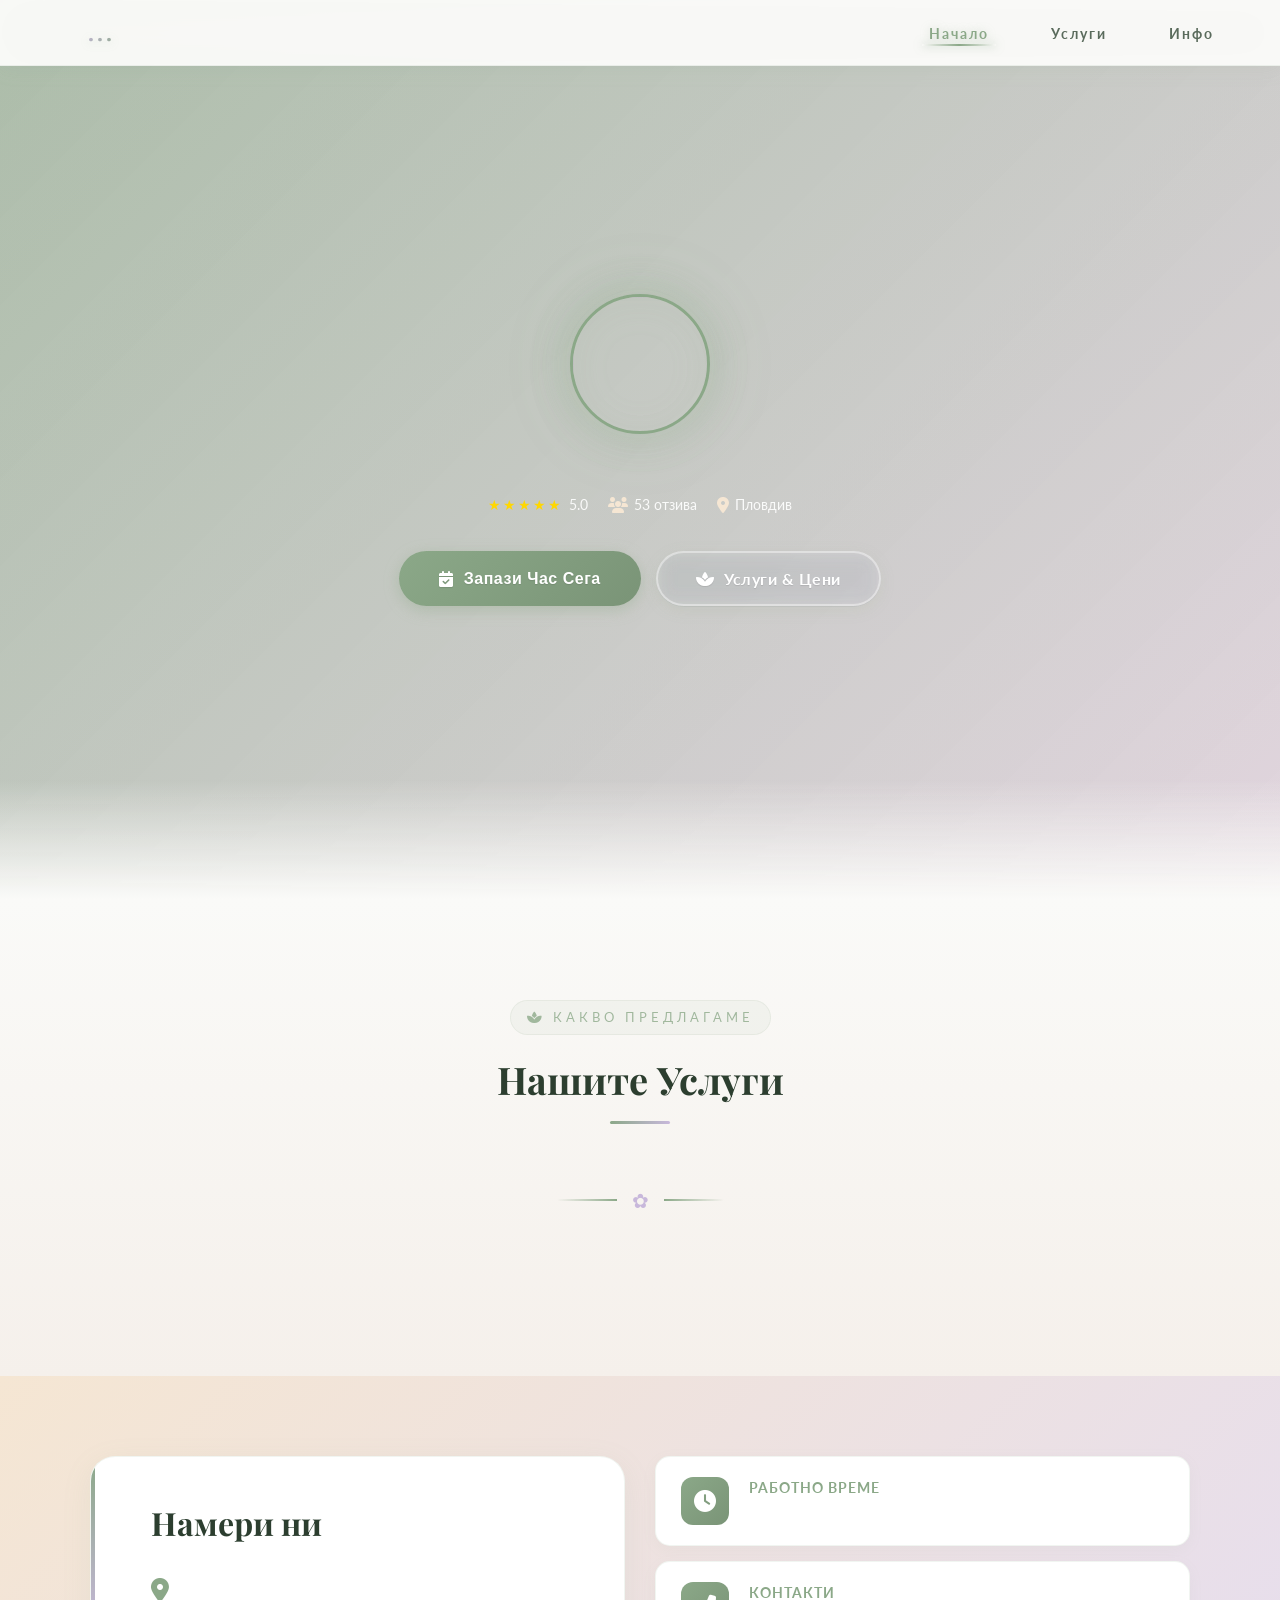
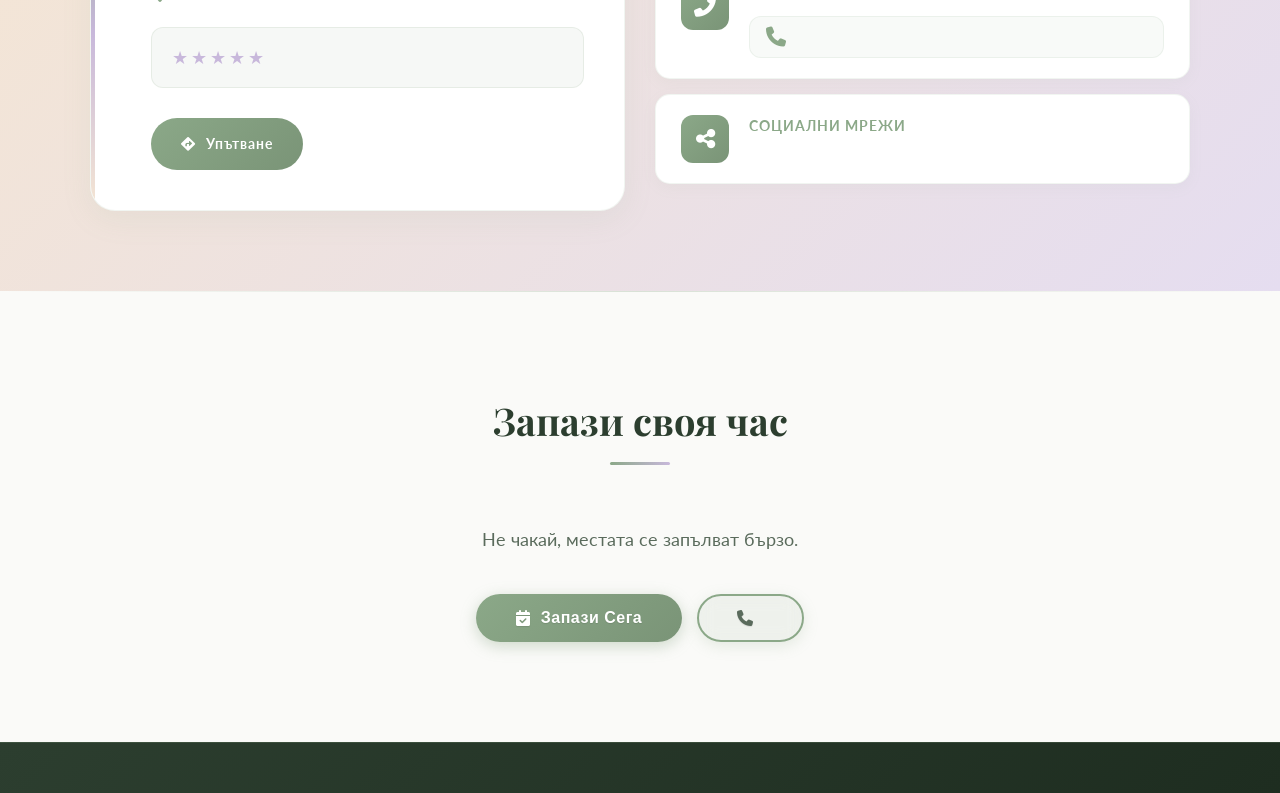
==== public/index.html @ 5ca3c51b "💎 Premium services redesign - image-first cards, floating badges, glass overlays" ====
<!DOCTYPE html>
<html lang="bg">
<head>
    <meta charset="UTF-8">
    <meta name="viewport" content="width=device-width, initial-scale=1.0">
    <title id="pageTitle">Зареждане...</title>

    <!-- Favicon -->
    <link rel="icon" type="image/svg+xml" href="data:image/svg+xml,<svg xmlns='http://www.w3.org/2000/svg' viewBox='0 0 100 100'><text y='.9em' font-size='90'>🧖‍♀️</text></svg>">

    <!-- Performance: Preload hero image -->
    <link rel="preload" as="image" href="https://images.unsplash.com/photo-1540555700478-4be289fbecef?w=1600&q=90">
    <link rel="dns-prefetch" href="https://images.unsplash.com">
    <link rel="dns-prefetch" href="https://fonts.googleapis.com">

    <!-- SEO Meta Tags -->
    <meta name="description" id="metaDescription" content="">
    <meta name="keywords" id="metaKeywords" content="">
    <meta name="author" id="metaAuthor" content="">
    <meta name="robots" content="index, follow">

    <!-- Open Graph -->
    <meta property="og:type" content="website">
    <meta property="og:title" id="ogTitle" content="">
    <meta property="og:description" id="ogDescription" content="">
    <meta property="og:image" id="ogImage" content="">
    <meta property="og:url" id="ogUrl" content="">
    <meta property="og:site_name" id="ogSiteName" content="">

    <!-- Twitter Card -->
    <meta name="twitter:card" content="summary_large_image">
    <meta name="twitter:title" id="twTitle" content="">
    <meta name="twitter:description" id="twDescription" content="">

    <!-- Theme Color -->
    <meta name="theme-color" content="#8BA888">

    <!-- Google Fonts -->
    <link rel="preconnect" href="https://fonts.googleapis.com">
    <link rel="preconnect" href="https://fonts.gstatic.com" crossorigin>
    <link rel="preload" as="style" href="https://fonts.googleapis.com/css2?family=Playfair+Display:wght@400;700&family=Lato:wght@300;400;500;700&display=swap" onload="this.onload=null;this.rel='stylesheet'">
    <noscript><link rel="stylesheet" href="https://fonts.googleapis.com/css2?family=Playfair+Display:wght@400;700&family=Lato:wght@300;400;500;700&display=swap"></noscript>

    <!-- Critical CSS (cache-bust) -->
    <link rel="stylesheet" href="style.css?v=20260221d">
    <link rel="stylesheet" href="animations.css">

    <!-- DNS prefetch for external resources -->
    <link rel="dns-prefetch" href="https://cdnjs.cloudflare.com">
    <link rel="dns-prefetch" href="https://unpkg.com">
    <link rel="dns-prefetch" href="https://images.unsplash.com">

    <!-- Font Awesome + AOS (deferred) -->
    <link rel="preload" as="style" href="https://cdnjs.cloudflare.com/ajax/libs/font-awesome/6.5.1/css/all.min.css" onload="this.onload=null;this.rel='stylesheet'">
    <link rel="preload" as="style" href="https://unpkg.com/aos@2.3.1/dist/aos.css" onload="this.onload=null;this.rel='stylesheet'">
    <noscript>
        <link rel="stylesheet" href="https://cdnjs.cloudflare.com/ajax/libs/font-awesome/6.5.1/css/all.min.css">
        <link rel="stylesheet" href="https://unpkg.com/aos@2.3.1/dist/aos.css">
    </noscript>
</head>
<body>

    <!-- Navigation -->
    <header>
        <div class="logo" id="siteLogo">...</div>
        <div class="mobile-menu-btn" onclick="toggleMobileMenu()">
            <i class="fas fa-bars"></i>
        </div>
        <nav>
            <ul id="navLinks">
                <li><a href="#home" onclick="closeMobileMenu()">Начало</a></li>
                <li><a href="#services" onclick="closeMobileMenu()">Услуги</a></li>
                <li><a href="#info" onclick="closeMobileMenu()">Инфо</a></li>
            </ul>
        </nav>
    </header>

    <!-- Hero Section -->
    <section id="home" class="hero">
        <img id="heroLogo" src="" alt="" class="hero-logo" data-aos="zoom-in" width="140" height="140">
        <h1 data-aos="zoom-in" data-aos-delay="200" id="heroTagline"></h1>
        <p data-aos="fade-up" data-aos-delay="300" id="heroDescription"></p>
        
        <!-- Trust Badges -->
        <div class="hero-trust" data-aos="fade-up" data-aos-delay="400">
            <div class="trust-item">
                <span class="stars">★★★★★</span>
                <span id="heroRating">5.0</span>
            </div>
            <div class="trust-item">
                <i class="fas fa-users"></i>
                <span id="heroReviews">53 отзива</span>
            </div>
            <div class="trust-item">
                <i class="fas fa-map-marker-alt"></i>
                <span id="heroCity">Пловдив</span>
            </div>
        </div>

        <!-- Hero Buttons -->
        <div class="hero-buttons" data-aos="fade-up" data-aos-delay="500">
            <button class="btn" onclick="quickBook()"><i class="fas fa-calendar-check"></i> Запази Час Сега</button>
            <a href="#services" class="btn btn-outline"><i class="fas fa-spa"></i> Услуги & Цени</a>
        </div>
    </section>

    <!-- Services Section -->
    <section id="services" class="services">
        <div class="services-header" data-aos="fade-up">
            <span class="section-label"><i class="fas fa-spa"></i> Какво предлагаме</span>
            <h2 class="section-title">Нашите Услуги</h2>
            <div class="title-decoration">
                <span class="line"></span>
                <span class="flower-icon">✿</span>
                <span class="line"></span>
            </div>
        </div>
        <div class="service-grid" id="serviceGrid">
            <!-- Services rendered dynamically -->
        </div>
    </section>

    <!-- Booking Modal -->
    <div id="bookingModal" class="modal">
        <div class="modal-content">
            <span class="close" onclick="closeModal()">&times;</span>
            <h2>Запази час</h2>
            <p id="serviceTitle">Избрана услуга: <span id="selectedService"></span></p>

            <!-- Progress Indicator -->
            <div class="booking-progress">
                <div class="progress-step active" data-step="1">
                    <div class="step-circle">1</div>
                    <span class="step-label">Дата</span>
                </div>
                <div class="progress-line" id="progressLine1"></div>
                <div class="progress-step" data-step="2">
                    <div class="step-circle">2</div>
                    <span class="step-label">Час</span>
                </div>
                <div class="progress-line" id="progressLine2"></div>
                <div class="progress-step" data-step="3">
                    <div class="step-circle">3</div>
                    <span class="step-label">Данни</span>
                </div>
            </div>

            <div class="booking-container">
                <div class="form-group">
                    <label><i class="fas fa-calendar-alt"></i> Избери Дата:</label>
                    <div id="dateScroller" class="date-scroller"></div>
                    <input type="hidden" id="datePicker">
                </div>

                <div id="slotsGrid" class="slots-grid">
                    <p class="placeholder-text">Избери дата отгоре.</p>
                </div>

                <div id="clientDetails" style="display:none;">
                    <input type="text" id="clientName" placeholder="Твоето Име" required>
                    <input type="tel" id="clientPhone" placeholder="Телефон (напр. 0888123456)" required>
                    <small id="phoneError" style="color: #FF3D71; display: none; margin-bottom: 10px; font-size: 12px;">Невалиден телефон (напр. 0888123456)</small>
                    <div id="blockedMessage" style="display: none; background: rgba(255, 61, 113, 0.15); border: 1px solid rgba(255, 61, 113, 0.3); border-radius: 12px; padding: 15px; margin-bottom: 15px; text-align: center;">
                        <div style="font-size: 28px; margin-bottom: 8px;">🚫</div>
                        <p style="color: #FF5E82; font-weight: 600; margin: 0;">Не можете да запазите час</p>
                    </div>
                    <input type="email" id="clientEmail" placeholder="Email (незадължително)">
                    <small style="color: #666; display: block; margin-bottom: 15px; font-size: 12px;">За получаване на потвърждение и напомняне</small>
                    <button class="btn" id="submitBtn" onclick="submitBooking()" style="width: 100%; justify-content: center;">
                        <span class="btn-text"><i class="fas fa-paper-plane"></i> Изпрати заявка</span>
                        <span class="btn-loading" style="display: none;"><i class="fas fa-spinner fa-spin"></i> Изпращане...</span>
                    </button>
                </div>
            </div>
        </div>
    </div>

    <!-- Success Modal -->
    <div id="successModal" class="modal">
        <div class="modal-content success-content">
            <div id="statusPending">
                <div class="status-icon pending-pulse">⏳</div>
                <h2>Заявката е изпратена!</h2>
                <p>Очакваме потвърждение...</p>
                <div class="confirmation-box">
                    <p>Вашият код:</p>
                    <div class="confirmation-code" id="confirmationCode">-</div>
                </div>
                <div class="auto-refresh-note">
                    <div class="spinner"></div>
                    <span>Проверяваме статуса автоматично...</span>
                </div>
                <p class="success-note">Можете да затворите тази страница. Ще ви уведомим!</p>
                <button class="btn btn-secondary" onclick="closeSuccess()" style="margin-top: 15px;">Затвори</button>
            </div>
            <div id="statusConfirmed" style="display: none;">
                <div class="status-icon confirmed-bounce">✅</div>
                <h2>Часът е ПОТВЪРДЕН!</h2>
                <div class="booking-details" id="bookingDetails"></div>
                <div class="confirmation-box success-box">
                    <p>Код за резервация:</p>
                    <div class="confirmation-code" id="confirmationCodeConfirmed">-</div>
                </div>
                <p class="success-note">Очакваме ви! 🧖‍♀️</p>
                <button class="btn" onclick="closeSuccess()">Страхотно!</button>
            </div>
            <div id="statusRejected" style="display: none;">
                <div class="status-icon">❌</div>
                <h2>Часът е отказан</h2>
                <p>За съжаление този час не е наличен.</p>
                <p>Моля, изберете друг час или се свържете с нас.</p>
                <a id="rejectedPhone" href="#" class="btn"><i class="fas fa-phone"></i> Обади се</a>
                <button class="btn btn-secondary" onclick="closeSuccess()" style="margin-top: 10px;">Затвори</button>
            </div>
        </div>
    </div>

    <!-- Info Section -->
    <section id="info" class="info-section">
        <div class="info-container">
            <div class="info-main" data-aos="fade-right">
                <div class="spa-accent-line"></div>
                <div class="info-main-content">
                    <h2>Намери ни</h2>
                    <div class="location-display">
                        <i class="fas fa-map-marker-alt"></i>
                        <div>
                            <span class="district-name" id="infoDistrict"></span>
                            <span class="street-name" id="infoStreet"></span>
                        </div>
                    </div>
                    <div class="rating-display">
                        <div class="stars">★★★★★</div>
                        <span id="infoRating"></span>
                    </div>
                    <a id="infoDirections" href="#" target="_blank" class="directions-btn">
                        <i class="fas fa-directions"></i> Упътване
                    </a>
                </div>
            </div>

            <div class="info-cards" data-aos="fade-left">
                <div class="info-card">
                    <div class="info-card-icon"><i class="fas fa-clock"></i></div>
                    <div class="info-card-content">
                        <h4>Работно време</h4>
                        <div class="hours-list" id="infoHours"></div>
                    </div>
                </div>
                <div class="info-card">
                    <div class="info-card-icon"><i class="fas fa-phone-alt"></i></div>
                    <div class="info-card-content">
                        <h4>Контакти</h4>
                        <a id="infoPhone" href="#" class="contact-link">
                            <i class="fas fa-phone"></i> <span id="infoPhoneDisplay"></span>
                        </a>
                    </div>
                </div>
                <div class="info-card">
                    <div class="info-card-icon"><i class="fas fa-share-alt"></i></div>
                    <div class="info-card-content">
                        <h4>Социални мрежи</h4>
                        <div class="social-links" id="infoSocial"></div>
                    </div>
                </div>
            </div>
        </div>
    </section>

    <!-- Contact CTA -->
    <section id="contact" class="contact">
        <h2 class="section-title">Запази своя час</h2>
        <p>Не чакай, местата се запълват бързо.</p>
        <div class="hero-buttons" style="justify-content: center;">
            <button class="btn" onclick="quickBook()"><i class="fas fa-calendar-check"></i> Запази Сега</button>
            <a id="ctaPhone" href="#" class="btn btn-outline"><i class="fas fa-phone"></i> <span id="ctaPhoneDisplay"></span></a>
        </div>
    </section>

    <footer>
        <p id="footerText"></p>
    </footer>

    <style>
        /* Inline status/modal styles */
        .status-icon { font-size: 64px; margin-bottom: 15px; }
        .pending-pulse { animation: pulse 2s infinite; }
        @keyframes pulse {
            0%, 100% { opacity: 1; transform: scale(1); }
            50% { opacity: 0.7; transform: scale(1.1); }
        }
        .confirmed-bounce { animation: bounce 0.6s ease-out; }
        @keyframes bounce {
            0% { transform: scale(0); }
            50% { transform: scale(1.2); }
            100% { transform: scale(1); }
        }
        .auto-refresh-note {
            display: flex; align-items: center; justify-content: center;
            gap: 10px; color: #5A6B5C; font-size: 13px; margin: 15px 0;
        }
        .spinner {
            width: 14px; height: 14px;
            border: 2px solid rgba(139,168,136,0.3); border-top-color: #8BA888;
            border-radius: 50%; animation: spin 1s linear infinite;
        }
        @keyframes spin { to { transform: rotate(360deg); } }
        .booking-details {
            background: rgba(139,168,136,0.06); border-radius: 12px;
            padding: 15px; margin: 15px 0; text-align: left;
        }
        .booking-details .detail-row {
            display: flex; justify-content: space-between;
            padding: 8px 0; border-bottom: 1px solid rgba(139,168,136,0.1);
        }
        .booking-details .detail-row:last-child { border-bottom: none; }
        .booking-details .label { color: #5A6B5C; }
        .booking-details .value { color: #2C3E2F; font-weight: 600; }
        .success-box { border-color: #00D68F; background: rgba(0, 214, 143, 0.08); }
        .btn-secondary {
            background: transparent; border: 2px solid rgba(139, 168, 136, 0.4);
            color: #8BA888; padding: 13px 38px; border-radius: 50px;
            cursor: pointer; font-size: 14px; font-weight: bold;
            letter-spacing: 1px; transition: all 0.3s;
        }
        .btn-secondary:hover { background: rgba(139, 168, 136, 0.1); }
        .confirmation-box {
            background: rgba(139, 168, 136, 0.08);
            border: 2px dashed rgba(139, 168, 136, 0.3);
            border-radius: 14px; padding: 20px; margin: 20px 0; text-align: center;
        }
        .confirmation-box p { margin: 0 0 10px; color: #5A6B5C; font-size: 13px; }
        .confirmation-code {
            font-family: 'Courier New', monospace; font-size: 28px;
            font-weight: bold; color: #8BA888; letter-spacing: 3px; padding: 10px;
        }
        .success-note { color: #5A6B5C; font-size: 13px; margin-top: 10px; }
        #submitBtn { position: relative; min-width: 180px; }
        #submitBtn:disabled { opacity: 0.6; cursor: not-allowed; }
    </style>

    <script src="https://unpkg.com/aos@2.3.1/dist/aos.js" defer></script>
    <script>
        document.addEventListener('DOMContentLoaded', () => {
            if (typeof AOS !== 'undefined') {
                AOS.init({ duration: 700, once: true, offset: 80 });
            } else {
                const waitAOS = setInterval(() => {
                    if (typeof AOS !== 'undefined') {
                        clearInterval(waitAOS);
                        AOS.init({ duration: 700, once: true, offset: 80 });
                    }
                }, 50);
                setTimeout(() => clearInterval(waitAOS), 5000);
            }
        });

        // Header scroll effect
        let lastScroll = 0;
        window.addEventListener('scroll', () => {
            const header = document.querySelector('header');
            if (window.scrollY > 50) {
                header.classList.add('scrolled');
            } else {
                header.classList.remove('scrolled');
            }
            lastScroll = window.scrollY;
        });

        let SERVICE_PRICES = {};
        let SITE_CONFIG = null;
        let PHONE_REGEX = /^(\+359|0)8[7-9][0-9]{7}$/;

        // Quick booking - opens modal for featured (or first) service
        function quickBook() {
            if (!SITE_CONFIG) return;
            const featured = SITE_CONFIG.services.find(s => s.featured) || SITE_CONFIG.services[0];
            selectService(featured.name, featured.price);
        }

        async function initFromConfig() {
            try {
                const res = await fetch('/api/config');
                const cfg = await res.json();
                SITE_CONFIG = cfg;

                cfg.services.forEach(s => { SERVICE_PRICES[s.name] = s.price; });

                if (cfg.booking.phoneRegex) {
                    PHONE_REGEX = new RegExp(cfg.booking.phoneRegex);
                }

                // SEO
                document.getElementById('pageTitle').textContent = cfg.seo.title;
                document.getElementById('metaDescription').content = cfg.seo.description;
                document.getElementById('metaKeywords').content = cfg.seo.keywords;
                document.getElementById('metaAuthor').content = cfg.business.name;
                document.getElementById('ogTitle').content = cfg.seo.title;
                document.getElementById('ogDescription').content = cfg.business.description;
                document.getElementById('ogImage').content = '/' + cfg.theme.logo;
                document.getElementById('ogUrl').content = cfg.seo.ogUrl;
                document.getElementById('ogSiteName').content = cfg.business.name;
                document.getElementById('twTitle').content = cfg.seo.title;
                document.getElementById('twDescription').content = cfg.business.description;

                // Header
                document.getElementById('siteLogo').textContent = cfg.business.shortName;

                // Hero
                document.getElementById('heroLogo').src = cfg.theme.logo;
                document.getElementById('heroLogo').alt = cfg.business.name + ' Logo';
                const words = cfg.business.tagline.split(' ');
                const lastWord = words.pop();
                document.getElementById('heroTagline').innerHTML = words.join(' ') + ' <span>' + lastWord + '</span>';
                document.getElementById('heroDescription').textContent = cfg.business.description;

                // Hero trust badges
                document.getElementById('heroRating').textContent = cfg.business.rating.score;
                document.getElementById('heroReviews').textContent = cfg.business.rating.count + ' отзива';
                document.getElementById('heroCity').textContent = cfg.business.address.city;

                // Hero background
                document.querySelector('.hero').style.background = 
                    'linear-gradient(rgba(107,138,104,0.55), rgba(200,184,219,0.45)), url(\'' + cfg.theme.heroImage + '\')';
                document.querySelector('.hero').style.backgroundSize = 'cover';
                document.querySelector('.hero').style.backgroundPosition = 'center';

                // Services
                const grid = document.getElementById('serviceGrid');
                grid.innerHTML = '';
                cfg.services.forEach((svc, i) => {
                    const card = document.createElement('div');
                    card.className = 'service-card' + (svc.featured ? ' featured' : '');
                    card.setAttribute('data-aos', 'fade-up');
                    card.setAttribute('data-aos-delay', (i * 80).toString());
                    card.onclick = () => selectService(svc.name, svc.price);
                    card.innerHTML =
                        '<div class="service-img-wrap">' +
                            '<img src="' + svc.image + '" alt="' + svc.name + '" class="service-icon" loading="lazy" />' +
                            '<div class="service-img-overlay"></div>' +
                            (svc.featured ? '<div class="featured-badge"><i class="fas fa-star"></i> Препоръчано</div>' : '') +
                            '<div class="service-duration"><i class="far fa-clock"></i> ' + svc.duration + ' мин</div>' +
                        '</div>' +
                        '<div class="service-body">' +
                            '<h3>' + svc.name + '</h3>' +
                            '<div class="service-footer">' +
                                '<span class="price">' + svc.price + ' ' + cfg.booking.currency + '</span>' +
                                '<button class="book-btn"><i class="fas fa-calendar-check"></i> Запази</button>' +
                            '</div>' +
                        '</div>';
                    grid.appendChild(card);
                });

                // Info section
                document.getElementById('infoDistrict').textContent = cfg.business.address.district + ', ' + cfg.business.address.city;
                document.getElementById('infoStreet').textContent = cfg.business.address.street;
                document.getElementById('infoRating').textContent = cfg.business.rating.score + ' от ' + cfg.business.rating.count + ' отзива';
                document.getElementById('infoDirections').href = 'https://www.google.com/maps/search/?api=1&query=' + cfg.business.address.googleMapsQuery;

                // Work hours with today highlight
                const hoursList = document.getElementById('infoHours');
                hoursList.innerHTML = '';
                const dayNames = ['Нед', 'Пон', 'Вто', 'Сря', 'Чет', 'Пет', 'Съб'];
                const todayShort = dayNames[new Date().getDay()];
                
                cfg.workHours.display.forEach(h => {
                    const row = document.createElement('div');
                    const isToday = h.days.includes(todayShort) || 
                        (todayShort === 'Пон' && h.days.includes('Пон')) ||
                        (todayShort === 'Съб' && h.days.includes('Събота')) ||
                        (todayShort === 'Нед' && h.days.includes('Неделя'));
                    
                    row.className = 'hour-row' + 
                        (h.closed ? ' closed' : '') + 
                        (h.break ? ' break' : '') +
                        (isToday ? ' today' : '');
                    row.innerHTML = '<span>' + h.days + (isToday ? ' 📍' : '') + '</span><span class="hour-time">' + h.hours + '</span>';
                    hoursList.appendChild(row);
                });

                // Phone
                document.getElementById('infoPhone').href = 'tel:' + cfg.business.phone;
                document.getElementById('infoPhoneDisplay').textContent = cfg.business.phoneDisplay;
                document.getElementById('ctaPhone').href = 'tel:' + cfg.business.phone;
                document.getElementById('ctaPhoneDisplay').textContent = cfg.business.phoneDisplay;
                document.getElementById('rejectedPhone').href = 'tel:' + cfg.business.phone;

                // Social
                const socialEl = document.getElementById('infoSocial');
                socialEl.innerHTML = '';
                const socials = cfg.business.social || {};
                if (socials.instagram && socials.instagram !== '#') socialEl.innerHTML += '<a href="' + socials.instagram + '" target="_blank" rel="noopener" class="social-btn instagram" title="Instagram"><i class="fab fa-instagram"></i></a>';
                if (socials.facebook && socials.facebook !== '#') socialEl.innerHTML += '<a href="' + socials.facebook + '" target="_blank" rel="noopener" class="social-btn facebook" title="Facebook"><i class="fab fa-facebook-f"></i></a>';
                if (socials.tiktok && socials.tiktok !== '#') socialEl.innerHTML += '<a href="' + socials.tiktok + '" target="_blank" rel="noopener" class="social-btn tiktok" title="TikTok"><i class="fab fa-tiktok"></i></a>';
                if (socials.github) socialEl.innerHTML += '<a href="' + socials.github + '" target="_blank" rel="noopener" class="social-btn github" title="GitHub"><i class="fab fa-github"></i></a>';

                // Footer
                document.getElementById('footerText').innerHTML = '&copy; ' + cfg.business.year + ' ' + cfg.business.name + '. Всички права запазени.';

                // Theme
                document.documentElement.style.setProperty('--primary-color', cfg.theme.primaryColor);

                // Setup inline phone validation
                setupPhoneValidation();

            } catch (e) {
                console.error('Failed to load config:', e);
            }
        }

        initFromConfig();

        // ========== Phone Validation (Real-time) ==========
        function setupPhoneValidation() {
            const phoneInput = document.getElementById('clientPhone');
            phoneInput.addEventListener('input', function() {
                const phone = this.value.trim().replace(/\s/g, '');
                const errorEl = document.getElementById('phoneError');
                
                if (phone.length === 0) {
                    this.classList.remove('input-valid', 'input-invalid');
                    errorEl.style.display = 'none';
                } else if (PHONE_REGEX.test(phone)) {
                    this.classList.add('input-valid');
                    this.classList.remove('input-invalid');
                    errorEl.style.display = 'none';
                } else {
                    this.classList.remove('input-valid');
                    if (phone.length >= 4) {
                        this.classList.add('input-invalid');
                        errorEl.style.display = 'block';
                    }
                }
            });
        }

        // ========== Toast Notifications ==========
        function showToast(message, type = 'success') {
            const icons = { success: '✓', error: '✗', info: 'ℹ' };
            const toast = document.createElement('div');
            toast.className = 'toast toast-' + type;
            toast.innerHTML = '<div class="toast-icon">' + (icons[type] || icons.info) + '</div><span>' + message + '</span>';
            document.body.appendChild(toast);
            setTimeout(() => toast.classList.add('show'), 50);
            setTimeout(() => {
                toast.classList.remove('show');
                setTimeout(() => toast.remove(), 300);
            }, 3000);
        }

        // ========== Progress Indicator ==========
        function updateProgress(step) {
            document.querySelectorAll('.progress-step').forEach((el, idx) => {
                const s = idx + 1;
                el.classList.remove('active', 'completed');
                if (s < step) el.classList.add('completed');
                else if (s === step) el.classList.add('active');
            });
            // Lines
            const line1 = document.getElementById('progressLine1');
            const line2 = document.getElementById('progressLine2');
            if (line1) line1.className = 'progress-line' + (step > 1 ? ' active' : '');
            if (line2) line2.className = 'progress-line' + (step > 2 ? ' active' : '');
        }

        // ========== Mobile Menu ==========
        function toggleMobileMenu() {
            document.getElementById('navLinks').classList.toggle('active');
        }

        function closeMobileMenu() {
            document.getElementById('navLinks').classList.remove('active');
        }

        // ========== Booking Logic ==========
        const modal = document.getElementById("bookingModal");
        let currentService = "";
        let currentPrice = 0;
        let selectedTime = null;

        function selectService(name, price) {
            currentService = name;
            currentPrice = price;
            document.getElementById("selectedService").innerText = name + " (" + price + " " + (SITE_CONFIG ? SITE_CONFIG.booking.currency : "€") + ")";
            modal.style.display = "block";
            document.getElementById("datePicker").value = new Date().toISOString().split('T')[0];
            generateDates();
            updateProgress(1);
        }

        function generateDates() {
            const scroller = document.getElementById("dateScroller");
            scroller.innerHTML = "";
            const days = ['Нед', 'Пон', 'Вто', 'Сря', 'Чет', 'Пет', 'Съб'];
            const months = ['Яну', 'Фев', 'Мар', 'Апр', 'Май', 'Юни', 'Юли', 'Авг', 'Сеп', 'Окт', 'Ное', 'Дек'];

            for(let i=0; i<14; i++) {
                const d = new Date();
                d.setDate(d.getDate() + i);
                const isoDate = d.toISOString().split('T')[0];
                const dayName = i === 0 ? "Днес" : i === 1 ? "Утре" : days[d.getDay()];

                const card = document.createElement("div");
                card.className = "date-card";
                if(i===0) card.classList.add("active");
                card.onclick = () => selectDate(card, isoDate);
                card.innerHTML = '<span class="day-name">' + dayName + '</span>' +
                    '<span class="day-number">' + d.getDate() + '</span>' +
                    '<span class="month-name">' + months[d.getMonth()] + '</span>';
                scroller.appendChild(card);

                if(i===0) {
                    document.getElementById("datePicker").value = isoDate;
                    loadSlots();
                }
            }
        }

        function selectDate(el, date) {
            document.querySelectorAll(".date-card").forEach(c => c.classList.remove("active"));
            el.classList.add("active");
            document.getElementById("datePicker").value = date;
            loadSlots();
            updateProgress(1);
        }

        function closeModal() {
            modal.style.display = "none";
            document.getElementById("clientDetails").style.display = "none";
            document.getElementById("clientName").value = "";
            document.getElementById("clientPhone").value = "";
            document.getElementById("clientPhone").classList.remove('input-valid', 'input-invalid');
            document.getElementById("clientEmail").value = "";
            document.getElementById("clientEmail").style.display = "";
            document.getElementById("clientEmail").nextElementSibling.style.display = "";
            document.getElementById("blockedMessage").style.display = "none";
            document.getElementById("submitBtn").style.display = "";
            document.getElementById("phoneError").style.display = "none";
            selectedTime = null;
            updateProgress(1);
        }

        let statusCheckTimeout = null;
        let currentBookingCode = null;
        let pollCount = 0;
        const POLL_INTERVALS = [3, 5, 5, 10, 10, 15, 15, 30];

        function closeSuccess() {
            document.getElementById("successModal").style.display = "none";
            if (statusCheckTimeout) { clearTimeout(statusCheckTimeout); statusCheckTimeout = null; }
            pollCount = 0;
            document.getElementById("statusPending").style.display = "block";
            document.getElementById("statusConfirmed").style.display = "none";
            document.getElementById("statusRejected").style.display = "none";
        }

        function showBookingStatus(code, bookingData) {
            currentBookingCode = code;
            document.getElementById("confirmationCode").innerText = code;
            document.getElementById("successModal").style.display = "block";
            pollCount = 0;
            checkStatus(code, bookingData);
        }

        function scheduleNextPoll(code, bookingData) {
            const interval = POLL_INTERVALS[Math.min(pollCount, POLL_INTERVALS.length - 1)] * 1000;
            pollCount++;
            statusCheckTimeout = setTimeout(() => {
                if (document.hidden) {
                    const onVisible = () => {
                        document.removeEventListener('visibilitychange', onVisible);
                        checkStatus(code, bookingData);
                    };
                    document.addEventListener('visibilitychange', onVisible);
                } else {
                    checkStatus(code, bookingData);
                }
            }, interval);
        }

        async function checkStatus(code, bookingData) {
            try {
                const res = await fetch('/api/status/' + code + '?t=' + Date.now(), { cache: 'no-store' });
                if (!res.ok) { scheduleNextPoll(code, bookingData); return; }
                const data = await res.json();

                if (data.status === 'confirmed') {
                    document.getElementById("statusPending").style.display = "none";
                    document.getElementById("statusConfirmed").style.display = "block";
                    document.getElementById("confirmationCodeConfirmed").innerText = code;
                    document.getElementById("bookingDetails").innerHTML = 
                        '<div class="detail-row"><span class="label">📅 Дата</span><span class="value">' + formatDateBg(data.date) + '</span></div>' +
                        '<div class="detail-row"><span class="label">⏰ Час</span><span class="value">' + data.time + '</span></div>' +
                        '<div class="detail-row"><span class="label">🧖‍♀️ Услуга</span><span class="value">' + data.service + '</span></div>';
                } else if (data.status === 'rejected') {
                    document.getElementById("statusPending").style.display = "none";
                    document.getElementById("statusRejected").style.display = "block";
                } else {
                    scheduleNextPoll(code, bookingData);
                }
            } catch (e) {
                scheduleNextPoll(code, bookingData);
            }
        }

        function formatDateBg(dateStr) {
            const date = new Date(dateStr);
            const days = ['Неделя', 'Понеделник', 'Вторник', 'Сряда', 'Четвъртък', 'Петък', 'Събота'];
            const months = ['януари', 'февруари', 'март', 'април', 'май', 'юни', 'юли', 'август', 'септември', 'октомври', 'ноември', 'декември'];
            return days[date.getDay()] + ', ' + date.getDate() + ' ' + months[date.getMonth()];
        }

        async function loadSlots() {
            const date = document.getElementById("datePicker").value;
            if (!date) return;

            const grid = document.getElementById("slotsGrid");
            grid.innerHTML = "<p>Зареждане...</p>";
            updateProgress(1);

            try {
                const res = await fetch('/api/slots?date=' + date);
                const slots = await res.json();
                grid.innerHTML = "";

                const today = new Date();
                const todayStr = today.toISOString().split('T')[0];
                const isToday = date === todayStr;

                const availableSlots = slots.filter(slot => {
                    if (!isToday) return true;
                    const [h, m] = slot.time.split(':').map(Number);
                    if (h < today.getHours()) return false;
                    if (h === today.getHours() && m <= today.getMinutes()) return false;
                    return true;
                });

                if(availableSlots.length === 0) {
                    grid.innerHTML = "<p>Няма свободни часове за тази дата.</p>";
                    return;
                }

                availableSlots.forEach(slot => {
                    const div = document.createElement("div");
                    if (slot.status === 'free') {
                        div.className = "time-slot free";
                        div.innerText = slot.time;
                        div.onclick = () => selectTime(div, slot.time);
                    } else {
                        div.className = "time-slot taken";
                        div.innerText = slot.time;
                        div.title = slot.status === 'confirmed' ? "Зает" : "Изчаква";
                    }
                    grid.appendChild(div);
                });

                // After loading slots, update progress to step 2
                updateProgress(2);

            } catch (e) {
                grid.innerHTML = "<p>Грешка при връзка със сървъра.</p>";
            }
        }

        function selectTime(el, time) {
            document.querySelectorAll('.time-slot.selected').forEach(d => d.classList.remove('selected'));
            el.classList.add('selected');
            selectedTime = time;
            document.getElementById("clientDetails").style.display = "block";
            updateProgress(3);
            // Smooth scroll to form
            setTimeout(() => {
                document.getElementById("clientName").scrollIntoView({ behavior: 'smooth', block: 'center' });
                document.getElementById("clientName").focus();
            }, 150);
        }

        function validateInput(id, regex) {
            const el = document.getElementById(id);
            const valid = regex ? regex.test(el.value.trim().replace(/\s/g, '')) : el.value.trim().length > 0;
            if (!valid) {
                el.classList.add('input-invalid');
            } else {
                el.classList.remove('input-invalid');
            }
            if(id === "clientPhone") {
                document.getElementById("phoneError").style.display = valid ? "none" : "block";
            }
            return valid;
        }

        async function submitBooking() {
            const nameValid = validateInput("clientName");
            const phoneValid = validateInput("clientPhone", PHONE_REGEX);

            if (!nameValid || !phoneValid || !selectedTime) {
                if(!selectedTime) showToast('Моля изберете час!', 'error');
                return;
            }

            const name = document.getElementById("clientName").value;
            const phone = document.getElementById("clientPhone").value.trim().replace(/\s/g, '');
            const email = document.getElementById("clientEmail").value.trim();
            const date = document.getElementById("datePicker").value;
            const btn = document.getElementById('submitBtn');

            btn.disabled = true;
            btn.querySelector('.btn-text').style.display = 'none';
            btn.querySelector('.btn-loading').style.display = 'inline-flex';

            try {
                const price = SERVICE_PRICES[currentService] || currentPrice;
                const res = await fetch('/api/book', {
                    method: 'POST',
                    headers: { 'Content-Type': 'application/json' },
                    body: JSON.stringify({ date, time: selectedTime, service: currentService, price, clientName: name, clientPhone: phone, clientEmail: email || null })
                });

                const data = await res.json();

                if (res.ok) {
                    closeModal();
                    showBookingStatus(data.confirmationCode, { date, time: selectedTime, service: currentService });
                    showToast('Заявката е изпратена!', 'success');
                } else if (data.error === 'blocked') {
                    document.getElementById('blockedMessage').style.display = 'block';
                    document.getElementById('submitBtn').style.display = 'none';
                    document.getElementById('clientEmail').style.display = 'none';
                    document.getElementById('clientEmail').nextElementSibling.style.display = 'none';
                } else {
                    showToast(data.error || 'Възникна проблем', 'error');
                    loadSlots();
                }
            } catch (e) {
                showToast('Сървърна грешка', 'error');
            }

            btn.disabled = false;
            btn.querySelector('.btn-text').style.display = 'inline-flex';
            btn.querySelector('.btn-loading').style.display = 'none';
        }

        window.onclick = function(event) {
            if (event.target == modal) closeModal();
        }

        // Scroll spy
        const sections = document.querySelectorAll('section[id]');
        const navLinksAll = document.querySelectorAll('nav a');

        function highlightNav() {
            const scrollY = window.scrollY;
            sections.forEach(section => {
                const top = section.offsetTop - 100;
                const height = section.offsetHeight;
                const id = section.getAttribute('id');
                if (scrollY >= top && scrollY < top + height) {
                    navLinksAll.forEach(link => {
                        link.classList.remove('active');
                        if (link.getAttribute('href') === '#' + id) link.classList.add('active');
                    });
                }
            });
        }

        window.addEventListener('scroll', highlightNav);
        highlightNav();
    </script>
    <script src="scroll-animations.js"></script>
</body>
</html>
---- public/style.css ----
/* ============================================ */
/* Serenity Wellness & Spa - Complete Stylesheet */
/* Palette: Sage #8BA888, Lavender #C8B8DB,      */
/*   Beige #F5E6D3, Cream #FAFAF8, Forest #2C3E2F */
/* ============================================ */

/* Reset & Base */
* {
    margin: 0;
    padding: 0;
    box-sizing: border-box;
}

html {
    scroll-behavior: smooth;
    scroll-padding-top: 80px;
    overflow-x: hidden;
}

body {
    font-family: 'Lato', sans-serif;
    background: linear-gradient(135deg, #FAFAF8 0%, #F5E6D3 100%);
    color: #2C3E2F;
    line-height: 1.6;
    overflow-x: hidden;
    width: 100%;
    max-width: 100vw;
    opacity: 0;
    animation: pageLoad 0.6s ease forwards;
}

@keyframes pageLoad {
    to { opacity: 1; }
}

h1, h2, h3, .logo {
    font-family: 'Playfair Display', serif;
}

a { text-decoration: none; color: inherit; }

/* Custom Scrollbar */
::-webkit-scrollbar { width: 8px; height: 8px; }
::-webkit-scrollbar-track { background: #F5E6D3; }
::-webkit-scrollbar-thumb { background: linear-gradient(180deg, #8BA888, #C8B8DB); border-radius: 5px; }
::-webkit-scrollbar-thumb:hover { background: linear-gradient(135deg, #C8B8DB, #8BA888); }
* { scrollbar-width: thin; scrollbar-color: #8BA888 #F5E6D3; }

/* ========== NAVIGATION ========== */
header {
    display: flex;
    justify-content: space-between;
    align-items: center;
    padding: 15px 50px;
    background: rgba(250, 250, 248, 0.98);
    backdrop-filter: blur(20px);
    -webkit-backdrop-filter: blur(20px);
    position: fixed;
    width: 100%;
    max-width: 100vw;
    left: 0;
    top: 0;
    z-index: 1000;
    border-bottom: 1px solid rgba(139, 168, 136, 0.12);
    box-shadow: 0 2px 20px rgba(139, 168, 136, 0.12);
    transition: all 0.3s;
}

header.scrolled {
    padding: 10px 50px;
    background: rgba(250, 250, 248, 0.97);
    box-shadow: 0 4px 30px rgba(139, 168, 136, 0.18);
}

.logo {
    font-size: 22px;
    font-weight: bold;
    background: linear-gradient(135deg, #8BA888 0%, #C8B8DB 50%, #8BA888 100%);
    -webkit-background-clip: text;
    -webkit-text-fill-color: transparent;
    background-clip: text;
    letter-spacing: 3px;
    display: flex;
    align-items: center;
    gap: 10px;
    filter: drop-shadow(0 2px 4px rgba(139, 168, 136, 0.3));
    position: relative;
    color: #8BA888;
}

.logo::before {
    content: '🌿';
    font-size: 20px;
    display: inline-block;
    transition: all 0.3s;
    filter: drop-shadow(0 0 8px rgba(139, 168, 136, 0.4));
}

.logo:hover::before {
    transform: scale(1.1);
    filter: drop-shadow(0 0 12px rgba(139, 168, 136, 0.6));
}

nav ul {
    display: flex;
    list-style: none;
    gap: 30px;
}

nav a {
    font-family: 'Lato', sans-serif;
    font-size: 14px;
    font-weight: bold;
    color: #5A6B5C;
    transition: all 0.3s;
    letter-spacing: 2px;
    position: relative;
    padding: 8px 16px;
    border-radius: 8px;
    background: transparent;
}

nav a::before {
    content: '';
    position: absolute;
    inset: 0;
    border-radius: 8px;
    background: linear-gradient(135deg, rgba(139, 168, 136, 0.1), rgba(200, 184, 219, 0.05));
    opacity: 0;
    transition: opacity 0.3s;
    z-index: -1;
}

nav a::after {
    content: '';
    position: absolute;
    bottom: 4px;
    left: 50%;
    width: 0;
    height: 2px;
    background: linear-gradient(90deg, transparent, #8BA888, transparent);
    box-shadow: 0 0 8px rgba(139, 168, 136, 0.6);
    transition: all 0.3s;
    transform: translateX(-50%);
}

nav a:hover::before { opacity: 1; }

nav a:hover::after,
nav a.active::after { width: 80%; }

nav a:hover,
nav a.active {
    color: #8BA888;
    text-shadow: 0 0 10px rgba(139, 168, 136, 0.4);
}

/* ========== HERO SECTION ========== */
.hero {
    height: 100vh;
    background: linear-gradient(135deg, rgba(107, 138, 104, 0.55), rgba(200, 184, 219, 0.45)),
                url('https://images.unsplash.com/photo-1540555700478-4be289fbecef?w=1600&q=90');
    background-size: cover;
    background-position: center;
    display: flex;
    flex-direction: column;
    justify-content: center;
    align-items: center;
    text-align: center;
    padding: 0 20px;
    position: relative;
}

.hero::after {
    content: '';
    position: absolute;
    bottom: 0;
    left: 0;
    right: 0;
    height: 120px;
    background: linear-gradient(transparent, #FAFAF8);
    pointer-events: none;
}

.hero-logo {
    width: 140px;
    height: 140px;
    margin-bottom: 25px;
    border-radius: 50%;
    object-fit: cover;
    border: 3px solid #8BA888;
    box-shadow: 0 0 40px rgba(139, 168, 136, 0.3), 0 0 80px rgba(139, 168, 136, 0.1);
    animation: logoPulse 4s ease-in-out infinite;
    filter: drop-shadow(0 4px 15px rgba(139, 168, 136, 0.3));
}

@keyframes logoPulse {
    0%, 100% { box-shadow: 0 0 40px rgba(139, 168, 136, 0.3), 0 0 80px rgba(139, 168, 136, 0.1); }
    50% { box-shadow: 0 0 50px rgba(139, 168, 136, 0.5), 0 0 100px rgba(139, 168, 136, 0.15); }
}

.hero h1 {
    font-size: 56px;
    margin-bottom: 20px;
    line-height: 1.1;
    letter-spacing: 2px;
    color: #FFFFFF;
    text-shadow: 0 2px 20px rgba(44, 62, 47, 0.3);
}

.hero h1 span {
    color: #F5E6D3;
    text-shadow: 0 0 30px rgba(245, 230, 211, 0.4);
}

.hero p {
    font-size: 18px;
    margin-bottom: 15px;
    color: rgba(255, 255, 255, 0.9);
    max-width: 500px;
    line-height: 1.7;
}

/* Trust Badges */
.hero-trust {
    display: flex;
    align-items: center;
    gap: 20px;
    margin-bottom: 35px;
    flex-wrap: wrap;
    justify-content: center;
}

.trust-item {
    display: flex;
    align-items: center;
    gap: 6px;
    font-size: 14px;
    color: rgba(255, 255, 255, 0.9);
}

.trust-item i {
    color: #F5E6D3;
    font-size: 16px;
}

.trust-item .stars {
    color: #ffd700;
    letter-spacing: 2px;
}

/* Hero Buttons */
.hero-buttons {
    display: flex;
    gap: 15px;
    flex-wrap: wrap;
    justify-content: center;
}

.btn {
    background: linear-gradient(135deg, #8BA888 0%, #7a9477 100%);
    color: #FFFFFF;
    padding: 15px 40px;
    font-size: 16px;
    font-weight: bold;
    border: none;
    cursor: pointer;
    transition: all 0.3s cubic-bezier(0.25, 0.46, 0.45, 0.94);
    border-radius: 50px;
    display: inline-flex;
    align-items: center;
    gap: 10px;
    letter-spacing: 0.5px;
    position: relative;
    overflow: hidden;
    box-shadow: 0 4px 15px rgba(139, 168, 136, 0.4);
    text-shadow: 0 1px 1px rgba(0, 0, 0, 0.1);
}

.btn::before {
    content: '';
    position: absolute;
    top: 0;
    left: -100%;
    width: 100%;
    height: 100%;
    background: linear-gradient(90deg, transparent, rgba(255, 255, 255, 0.3), transparent);
    transition: left 0.5s;
}

.btn:hover::before { left: 100%; }

.btn:hover {
    transform: translateY(-3px);
    box-shadow: 0 12px 35px rgba(139, 168, 136, 0.5);
    background: linear-gradient(135deg, #7a9477 0%, #6B8A68 100%);
}

.btn:active {
    transform: translateY(-1px);
    box-shadow: 0 6px 20px rgba(139, 168, 136, 0.4);
}

.btn-outline {
    background: rgba(255, 255, 255, 0.15);
    backdrop-filter: blur(10px);
    border: 2px solid rgba(255, 255, 255, 0.4);
    color: #FFFFFF;
    padding: 13px 38px;
    box-shadow: 0 4px 15px rgba(139, 168, 136, 0.15);
    position: relative;
    border-radius: 50px;
    transition: all 0.3s ease;
}

.btn-outline::before {
    content: '';
    position: absolute;
    inset: 0;
    border-radius: 50px;
    background: linear-gradient(135deg, rgba(139, 168, 136, 0.2), transparent);
    opacity: 0;
    transition: opacity 0.3s;
}

.btn-outline:hover::before { opacity: 1; }

.btn-outline:hover {
    background: rgba(255, 255, 255, 0.25);
    border-color: rgba(255, 255, 255, 0.6);
    box-shadow: 0 6px 25px rgba(139, 168, 136, 0.25);
    color: #F5E6D3;
}

/* ========== SECTION COMMON ========== */
.section-title {
    text-align: center;
    font-size: 38px;
    margin-bottom: 60px;
    color: #2C3E2F;
    position: relative;
}

.section-title::after {
    content: '';
    display: block;
    width: 60px;
    height: 3px;
    background: linear-gradient(90deg, #8BA888, #C8B8DB);
    margin: 10px auto 0;
    border-radius: 2px;
}

/* ========== SERVICES SECTION ========== */
.services {
    padding: 100px 50px;
    background: linear-gradient(180deg, #FAFAF8 0%, #F5F0EB 100%);
    position: relative;
}

.services-header {
    text-align: center;
    margin-bottom: 60px;
}

.section-label {
    display: inline-block;
    color: #8BA888;
    font-size: 13px;
    text-transform: uppercase;
    letter-spacing: 4px;
    margin-bottom: 15px;
    opacity: 0.8;
    background: rgba(139, 168, 136, 0.08);
    border: 1px solid rgba(139, 168, 136, 0.15);
    padding: 6px 16px;
    border-radius: 20px;
}

.title-decoration {
    display: flex;
    align-items: center;
    justify-content: center;
    gap: 15px;
    margin-top: 20px;
}

.title-decoration .line {
    width: 60px;
    height: 2px;
    background: linear-gradient(90deg, transparent, #8BA888);
}

.title-decoration .line:last-child {
    background: linear-gradient(90deg, #8BA888, transparent);
}

.title-decoration .flower-icon {
    color: #C8B8DB;
    font-size: 20px;
    animation: floatFlower 3s ease-in-out infinite;
}

@keyframes floatFlower {
    0%, 100% { transform: translateY(0); }
    50% { transform: translateY(-4px); }
}

/* ---- Service Grid: Premium Masonry ---- */
.service-grid {
    display: grid;
    grid-template-columns: repeat(3, 1fr);
    gap: 28px;
    max-width: 1200px;
    margin: 0 auto;
}

/* Service Card — Glass + Image-first */
.service-card {
    background: #FFFFFF;
    text-align: left;
    border: none;
    border-radius: 20px;
    transition: all 0.45s cubic-bezier(0.23, 1, 0.32, 1);
    cursor: pointer;
    position: relative;
    overflow: hidden;
    display: flex;
    flex-direction: column;
    box-shadow: 0 8px 32px rgba(90, 107, 92, 0.08);
}

.service-card:hover {
    transform: translateY(-6px);
    box-shadow: 0 20px 50px rgba(139, 168, 136, 0.22);
}

/* Featured glow ring */
.service-card.featured {
    box-shadow: 0 8px 32px rgba(139, 168, 136, 0.15), 0 0 0 2px #8BA888;
}
.service-card.featured:hover {
    box-shadow: 0 20px 50px rgba(139, 168, 136, 0.28), 0 0 0 2px #8BA888;
}

/* Image wrapper with overlay */
.service-img-wrap {
    position: relative;
    overflow: hidden;
    border-radius: 20px 20px 0 0;
}

.service-img-overlay {
    position: absolute;
    inset: 0;
    background: linear-gradient(180deg, transparent 40%, rgba(44, 62, 47, 0.35) 100%);
    pointer-events: none;
    transition: opacity 0.4s;
}
.service-card:hover .service-img-overlay {
    opacity: 0.7;
}

/* Service Image */
.service-icon {
    width: 100%;
    height: 220px;
    object-fit: cover;
    display: block;
    border: none;
    border-radius: 0;
    margin: 0;
    transition: transform 0.6s cubic-bezier(0.23, 1, 0.32, 1);
    box-shadow: none;
}
.service-icon i { display: none; }

.service-card:hover .service-icon {
    transform: scale(1.06);
}

/* Featured Badge — Floating on image */
.featured-badge {
    position: absolute;
    top: 14px;
    left: 14px;
    z-index: 5;
    display: inline-flex;
    align-items: center;
    gap: 5px;
    padding: 6px 14px;
    border-radius: 24px;
    font-size: 0.75rem;
    letter-spacing: 0.8px;
    text-transform: uppercase;
    background: rgba(255, 255, 255, 0.92);
    backdrop-filter: blur(8px);
    color: #8BA888;
    font-weight: 700;
    box-shadow: 0 2px 12px rgba(0, 0, 0, 0.08);
}
.featured-badge i { color: #C8B8DB; font-size: 0.7rem; }

/* Duration Tag — Floating bottom-right of image */
.service-duration {
    position: absolute;
    bottom: 12px;
    right: 12px;
    z-index: 5;
    display: inline-flex;
    align-items: center;
    gap: 5px;
    font-size: 0.78rem;
    color: #FFFFFF;
    font-weight: 600;
    background: rgba(44, 62, 47, 0.65);
    backdrop-filter: blur(6px);
    padding: 5px 12px;
    border-radius: 20px;
}
.service-duration i { font-size: 0.72rem; opacity: 0.85; }

/* Card Body */
.service-body {
    padding: 22px 24px 24px;
    display: flex;
    flex-direction: column;
    flex-grow: 1;
}

.service-card h3 {
    font-size: 1.15rem;
    margin-bottom: 0;
    color: #2C3E2F;
    font-family: 'Playfair Display', serif;
    font-weight: 600;
    transition: color 0.3s;
    line-height: 1.3;
}
.service-card:hover h3 { color: #8BA888; }

.service-card p {
    color: #5A6B5C;
    margin-bottom: 16px;
    font-size: 14px;
    flex-grow: 1;
    line-height: 1.7;
}

/* Footer: price + button */
.service-footer {
    display: flex;
    justify-content: space-between;
    align-items: center;
    padding-top: 16px;
    margin-top: auto;
    border-top: 1px solid rgba(139, 168, 136, 0.1);
}

.service-card .price {
    font-size: 1.5rem;
    color: #2C3E2F;
    font-weight: 700;
    font-family: 'Playfair Display', serif;
}

.book-btn {
    background: #8BA888;
    border: none;
    color: #FFFFFF;
    padding: 10px 22px;
    cursor: pointer;
    font-weight: 600;
    border-radius: 12px;
    transition: all 0.3s;
    font-size: 0.82rem;
    letter-spacing: 0.3px;
    display: inline-flex;
    align-items: center;
    gap: 6px;
}
.book-btn i { font-size: 0.75rem; }

.service-card:hover .book-btn,
.book-btn:hover {
    background: #7a9477;
    transform: translateY(-2px);
    box-shadow: 0 6px 20px rgba(139, 168, 136, 0.3);
}

/* ========== INFO SECTION ========== */
.info-section {
    padding: 80px 20px;
    background: linear-gradient(135deg, #F5E6D3 0%, #E5DDF0 100%);
    color: #2C3E2F;
}

.info-container {
    max-width: 1100px;
    margin: 0 auto;
    display: grid;
    grid-template-columns: 1fr 1fr;
    gap: 30px;
    align-items: stretch;
}

.info-main {
    background: #FFFFFF;
    border-radius: 25px;
    padding: 40px;
    position: relative;
    overflow: hidden;
    border: 1px solid rgba(139, 168, 136, 0.12);
    display: flex;
    flex-direction: column;
    justify-content: center;
    box-shadow: 0 8px 30px rgba(139, 168, 136, 0.1);
}

.spa-accent-line {
    position: absolute;
    left: 0;
    top: 0;
    bottom: 0;
    width: 4px;
    background: linear-gradient(180deg, #8BA888 0%, #C8B8DB 50%, #F5E6D3 100%);
    border-radius: 2px;
}

.info-main-content { padding-left: 20px; }

.info-main h2 {
    font-size: 32px;
    color: #2C3E2F;
    margin-bottom: 25px;
}

.location-display {
    display: flex;
    align-items: flex-start;
    gap: 15px;
    margin-bottom: 25px;
}

.location-display i {
    font-size: 24px;
    color: #8BA888;
    margin-top: 5px;
}

.district-name {
    display: block;
    color: #5A6B5C;
    font-size: 13px;
    text-transform: uppercase;
    letter-spacing: 1px;
    margin-bottom: 5px;
}

.street-name {
    display: block;
    font-size: 20px;
    font-weight: bold;
    color: #2C3E2F;
}

.rating-display {
    display: flex;
    align-items: center;
    gap: 15px;
    margin-bottom: 30px;
    padding: 15px 20px;
    background: rgba(139, 168, 136, 0.08);
    border-radius: 12px;
    border: 1px solid rgba(139, 168, 136, 0.15);
}

.rating-display .stars {
    color: #C8B8DB;
    font-size: 18px;
    letter-spacing: 3px;
}

.rating-display span {
    color: #5A6B5C;
    font-size: 14px;
}

.directions-btn {
    display: inline-flex;
    align-items: center;
    gap: 10px;
    background: linear-gradient(135deg, #8BA888, #7a9477);
    color: #FFFFFF;
    padding: 15px 30px;
    border-radius: 50px;
    font-weight: bold;
    text-decoration: none;
    transition: all 0.3s;
    letter-spacing: 1px;
    font-size: 14px;
}

.directions-btn:hover {
    transform: translateY(-3px);
    box-shadow: 0 10px 30px rgba(139, 168, 136, 0.3);
    background: linear-gradient(135deg, #7a9477, #6B8A68);
}

/* Info Cards */
.info-cards {
    display: flex;
    flex-direction: column;
    gap: 15px;
}

.info-card {
    background: #FFFFFF;
    border-radius: 15px;
    padding: 20px 25px;
    display: flex;
    align-items: flex-start;
    gap: 20px;
    border: 1px solid rgba(139, 168, 136, 0.12);
    transition: all 0.3s;
    box-shadow: 0 4px 15px rgba(139, 168, 136, 0.06);
}

.info-card:hover {
    border-color: rgba(139, 168, 136, 0.3);
    transform: translateX(5px);
    box-shadow: 0 10px 30px rgba(139, 168, 136, 0.12);
}

.info-card-icon {
    font-size: 22px;
    flex-shrink: 0;
    width: 48px;
    height: 48px;
    display: flex;
    align-items: center;
    justify-content: center;
    background: linear-gradient(135deg, #8BA888, #7a9477);
    color: #FFFFFF;
    border-radius: 12px;
}

.info-card-content { flex: 1; }

.info-card-content h4 {
    font-size: 14px;
    color: #8BA888;
    margin-bottom: 12px;
    text-transform: uppercase;
    letter-spacing: 1px;
}

/* Hours List */
.hours-list {
    display: flex;
    flex-direction: column;
    gap: 8px;
}

.hour-row {
    display: flex;
    justify-content: space-between;
    font-size: 14px;
    color: #5A6B5C;
    padding: 4px 8px;
    border-radius: 6px;
    transition: all 0.3s;
}

.hour-time {
    color: #2C3E2F;
    font-weight: bold;
}

.hour-row.closed .hour-time { color: #E07070; }

.hour-row.break {
    margin-top: 8px;
    padding-top: 8px;
    border-top: 1px dashed rgba(139, 168, 136, 0.25);
}

.hour-row.break .hour-time { color: #C8B8DB; }

.hour-row.today {
    background: rgba(139, 168, 136, 0.1);
    border-left: 3px solid #8BA888;
    padding-left: 12px;
}

.hour-row.today span:first-child {
    color: #8BA888;
    font-weight: 600;
}

/* Contact Link */
.contact-link {
    display: flex;
    align-items: center;
    gap: 10px;
    color: #2C3E2F;
    font-size: 18px;
    font-weight: bold;
    text-decoration: none;
    transition: all 0.3s;
    padding: 10px 16px;
    border-radius: 12px;
    background: rgba(139, 168, 136, 0.06);
    border: 1px solid rgba(139, 168, 136, 0.12);
}

.contact-link:hover {
    color: #8BA888;
    background: rgba(139, 168, 136, 0.12);
    border-color: rgba(139, 168, 136, 0.25);
    transform: translateY(-2px);
    box-shadow: 0 4px 20px rgba(139, 168, 136, 0.15);
}

.contact-link i {
    color: #8BA888;
    font-size: 20px;
    transition: all 0.3s;
}

.contact-link:hover i {
    color: #6B8A68;
    transform: scale(1.1);
}

/* Social Links */
.social-links {
    display: flex;
    gap: 12px;
}

.social-btn {
    width: 45px;
    height: 45px;
    border-radius: 12px;
    display: flex;
    align-items: center;
    justify-content: center;
    font-size: 18px;
    color: #FFFFFF;
    text-decoration: none;
    transition: all 0.3s;
}

.social-btn.instagram {
    background: linear-gradient(45deg, #f09433, #e6683c, #dc2743, #cc2366, #bc1888);
}

.social-btn.facebook { background: #1877f2; }

.social-btn.tiktok {
    background: #2C3E2F;
    border: 1px solid rgba(139, 168, 136, 0.3);
}

.social-btn.github {
    background: #2C3E2F;
    border: 1px solid rgba(139, 168, 136, 0.3);
}

.social-btn:hover {
    transform: translateY(-3px) scale(1.05);
    box-shadow: 0 8px 20px rgba(139, 168, 136, 0.2);
}

/* ========== CONTACT CTA ========== */
.contact {
    padding: 100px 20px;
    background: #FAFAF8;
    text-align: center;
    position: relative;
}

.contact::before {
    content: '';
    position: absolute;
    top: 0;
    left: 0;
    right: 0;
    height: 1px;
    background: linear-gradient(90deg, transparent, rgba(139, 168, 136, 0.3), transparent);
}

.contact p {
    font-size: 18px;
    margin-bottom: 40px;
    color: #5A6B5C;
}

.contact .btn-outline {
    background: rgba(139, 168, 136, 0.1);
    border: 2px solid #8BA888;
    color: #5A6B5C;
    box-shadow: 0 4px 15px rgba(139, 168, 136, 0.2);
}

.contact .btn-outline:hover {
    background: #8BA888;
    color: #FFFFFF;
    border-color: #8BA888;
}

/* ========== FOOTER ========== */
footer {
    padding: 25px 20px;
    background: linear-gradient(135deg, #2C3E2F 0%, #1E2D20 100%);
    text-align: center;
    color: #FAFAF8;
    font-size: 13px;
    border-top: 1px solid rgba(139, 168, 136, 0.2);
}

footer a { color: #C8B8DB; }
footer a:hover { color: #8BA888; }

/* ========== MODAL ========== */
.modal {
    display: none;
    position: fixed;
    z-index: 2000;
    left: 0;
    top: 0;
    width: 100%;
    height: 100%;
    background: rgba(44, 62, 47, 0.4);
    backdrop-filter: blur(8px);
    animation: modalFadeIn 0.3s ease;
}

@keyframes modalFadeIn {
    from { opacity: 0; }
    to { opacity: 1; }
}

.modal-content {
    background: #FFFFFF;
    margin: 3% auto;
    padding: 35px;
    border: 1px solid rgba(139, 168, 136, 0.15);
    width: 90%;
    max-width: 600px;
    border-radius: 20px;
    position: relative;
    box-shadow: 0 20px 60px rgba(139, 168, 136, 0.2);
    animation: modalSlideIn 0.3s ease;
    color: #2C3E2F;
}

@keyframes modalSlideIn {
    from { transform: translateY(30px); opacity: 0; }
    to { transform: translateY(0); opacity: 1; }
}

.close {
    color: #5A6B5C;
    position: absolute;
    top: 15px;
    right: 20px;
    font-size: 28px;
    font-weight: bold;
    cursor: pointer;
    width: 36px;
    height: 36px;
    display: flex;
    align-items: center;
    justify-content: center;
    border-radius: 50%;
    transition: all 0.2s;
}

.close:hover {
    color: #2C3E2F;
    background: rgba(139, 168, 136, 0.1);
}

.booking-container { margin-top: 15px; }

/* Progress Indicator */
.booking-progress {
    display: flex;
    align-items: center;
    justify-content: center;
    margin: 20px 0 25px;
    padding: 0 20px;
}

.progress-step {
    display: flex;
    flex-direction: column;
    align-items: center;
    gap: 6px;
    opacity: 0.35;
    transition: all 0.4s;
}

.progress-step.active { opacity: 1; }
.progress-step.completed { opacity: 0.7; }

.step-circle {
    width: 34px;
    height: 34px;
    border-radius: 50%;
    background: #F5F0EB;
    border: 2px solid rgba(139, 168, 136, 0.3);
    display: flex;
    align-items: center;
    justify-content: center;
    font-weight: bold;
    font-size: 13px;
    transition: all 0.4s;
    color: #5A6B5C;
}

.progress-step.active .step-circle {
    background: linear-gradient(135deg, #8BA888, #7a9477);
    border-color: #8BA888;
    color: #FFFFFF;
    box-shadow: 0 4px 15px rgba(139, 168, 136, 0.4);
}

.progress-step.completed .step-circle {
    background: #8BA888;
    border-color: #8BA888;
    color: #FFFFFF;
}

.progress-step .step-label {
    font-size: 10px;
    text-transform: uppercase;
    letter-spacing: 1px;
    color: #5A6B5C;
    font-weight: 600;
}

.progress-step.active .step-label { color: #8BA888; }
.progress-step.completed .step-label { color: #8BA888; }

.progress-line {
    width: 50px;
    height: 2px;
    background: rgba(139, 168, 136, 0.2);
    margin: 0 8px;
    margin-bottom: 18px;
    transition: background 0.4s;
}

.progress-line.active {
    background: linear-gradient(90deg, #8BA888, #C8B8DB);
}

/* Date Scroller */
.date-scroller {
    display: flex;
    overflow-x: auto;
    gap: 8px;
    padding-bottom: 12px;
    margin-bottom: 20px;
    scroll-snap-type: x mandatory;
}

.date-card {
    background: #FAFAF8;
    padding: 10px 14px;
    border-radius: 12px;
    min-width: 70px;
    text-align: center;
    cursor: pointer;
    border: 2px solid rgba(139, 168, 136, 0.12);
    display: flex;
    flex-direction: column;
    gap: 3px;
    transition: all 0.2s ease;
    scroll-snap-align: start;
    color: #2C3E2F;
}

.date-card:hover {
    border-color: rgba(139, 168, 136, 0.4);
    transform: translateY(-2px);
}

.date-card .day-name {
    font-size: 10px;
    text-transform: uppercase;
    letter-spacing: 1px;
    color: #5A6B5C;
}

.date-card .day-number {
    font-size: 22px;
    font-weight: bold;
    line-height: 1;
    color: #2C3E2F;
}

.date-card .month-name {
    font-size: 9px;
    text-transform: uppercase;
    color: #5A6B5C;
    letter-spacing: 1px;
}

.date-card.active {
    background: linear-gradient(135deg, #8BA888, #7a9477);
    color: #FFFFFF;
    border-color: #8BA888;
    box-shadow: 0 4px 15px rgba(139, 168, 136, 0.3);
}

.date-card.active .day-name,
.date-card.active .month-name,
.date-card.active .day-number {
    color: #FFFFFF;
}

/* Slots Grid */
.slots-grid {
    display: grid;
    grid-template-columns: repeat(5, 1fr);
    gap: 8px;
    margin-bottom: 20px;
}

.time-slot {
    padding: 12px 8px;
    text-align: center;
    border-radius: 10px;
    cursor: pointer;
    font-size: 15px;
    font-weight: 500;
    transition: all 0.2s ease;
}

.time-slot.free {
    background: #FAFAF8;
    color: #2C3E2F;
    border: 2px solid rgba(139, 168, 136, 0.15);
}

.time-slot.free:hover {
    background: rgba(139, 168, 136, 0.08);
    border-color: rgba(139, 168, 136, 0.4);
    color: #8BA888;
    transform: scale(1.03);
}

.time-slot.selected {
    background: linear-gradient(135deg, #8BA888, #7a9477);
    color: #FFFFFF;
    font-weight: bold;
    border: 2px solid #8BA888;
    box-shadow: 0 4px 15px rgba(139, 168, 136, 0.3);
    animation: slotPop 0.3s ease;
}

@keyframes slotPop {
    0% { transform: scale(1); }
    50% { transform: scale(1.08); }
    100% { transform: scale(1); }
}

.time-slot.taken {
    background: rgba(139, 168, 136, 0.04);
    color: #b0b8b1;
    cursor: not-allowed;
    text-decoration: line-through;
    border: 2px solid rgba(139, 168, 136, 0.06);
}

/* Form Inputs */
input[type="text"], input[type="tel"], input[type="email"] {
    width: 100%;
    padding: 14px 16px;
    margin-bottom: 12px;
    background: #FBF9F7;
    border: 1px solid rgba(139, 168, 136, 0.2);
    color: #2C3E2F;
    border-radius: 10px;
    font-size: 16px;
    transition: all 0.3s;
}

input[type="text"]:focus, input[type="tel"]:focus, input[type="email"]:focus {
    outline: none;
    border-color: #8BA888;
    box-shadow: 0 0 0 3px rgba(139, 168, 136, 0.1);
}

input.input-valid { border-color: #8BA888 !important; }
input.input-invalid { border-color: #E07070 !important; }

input::placeholder { color: #8A9B8C; }

.form-group { margin-bottom: 15px; }

.form-group label {
    display: block;
    margin-bottom: 8px;
    font-weight: bold;
    color: #8BA888;
    font-size: 12px;
    text-transform: uppercase;
    letter-spacing: 2px;
}

/* Success Modal */
.success-content { text-align: center; padding: 40px; }
.success-icon { font-size: 60px; margin-bottom: 20px; }

/* Mobile Menu Button */
.mobile-menu-btn {
    display: none;
    font-size: 24px;
    color: #8BA888;
    cursor: pointer;
    order: 3;
    margin-left: auto;
    width: 40px;
    height: 40px;
    align-items: center;
    justify-content: center;
    border-radius: 8px;
    transition: background 0.2s;
}

.mobile-menu-btn:hover {
    background: rgba(139, 168, 136, 0.1);
}

/* ========== TOAST NOTIFICATIONS ========== */
.toast {
    position: fixed;
    bottom: 30px;
    left: 50%;
    transform: translateX(-50%) translateY(100px);
    background: rgba(255, 255, 255, 0.97);
    backdrop-filter: blur(10px);
    color: #2C3E2F;
    padding: 14px 20px;
    border-radius: 14px;
    box-shadow: 0 10px 40px rgba(139, 168, 136, 0.2);
    z-index: 3000;
    transition: transform 0.4s cubic-bezier(0.175, 0.885, 0.32, 1.275);
    font-weight: 500;
    display: flex;
    align-items: center;
    gap: 12px;
    max-width: 400px;
    font-size: 14px;
    border: 1px solid rgba(139, 168, 136, 0.15);
}

.toast.show {
    transform: translateX(-50%) translateY(0);
}

.toast-icon {
    width: 28px;
    height: 28px;
    border-radius: 50%;
    display: flex;
    align-items: center;
    justify-content: center;
    font-size: 14px;
    font-weight: bold;
    flex-shrink: 0;
}

.toast-success { border-left: 4px solid #8BA888; }
.toast-success .toast-icon { background: #8BA888; color: #FFFFFF; }
.toast-error { border-left: 4px solid #E07070; }
.toast-error .toast-icon { background: #E07070; color: #FFFFFF; }
.toast-info { border-left: 4px solid #C8B8DB; }
.toast-info .toast-icon { background: #C8B8DB; color: #FFFFFF; }

/* Placeholder text in slots */
.slots-grid .placeholder-text,
.slots-grid p {
    grid-column: 1 / -1;
    text-align: center;
    color: #5A6B5C;
    font-size: 14px;
    padding: 20px;
}

/* ========== TABLET ========== */
@media (max-width: 1024px) {
    .service-grid { grid-template-columns: repeat(2, 1fr); gap: 22px; }
}

/* ========== MOBILE RESPONSIVE ========== */
@media (max-width: 768px) {
    header { padding: 12px 20px; }
    header.scrolled { padding: 10px 20px; }

    .logo {
        font-size: 16px;
        letter-spacing: 2px;
    }

    .logo::before { font-size: 16px; }

    .mobile-menu-btn { display: flex; }

    nav {
        position: absolute;
        top: 100%;
        left: 0;
        width: 100%;
    }

    nav ul {
        display: none;
        flex-direction: column;
        background: rgba(250, 250, 248, 0.98);
        backdrop-filter: blur(10px);
        padding: 20px 0;
        border-bottom: 1px solid rgba(139, 168, 136, 0.15);
        text-align: center;
        animation: slideDown 0.3s ease-out;
    }

    nav ul.active { display: flex; }
    nav ul li { margin: 15px 0; }

    .hero {
        padding: 0 15px;
        padding-top: 80px;
        background-attachment: scroll;
    }

    .hero h1 { font-size: 32px; }
    .hero p { font-size: 15px; }

    .hero-logo {
        width: 110px;
        height: 110px;
    }

    .hero-trust { gap: 12px; }
    .trust-item { font-size: 12px; }

    .hero-buttons {
        flex-direction: column;
        width: 100%;
        max-width: 300px;
    }

    .hero-buttons .btn {
        width: 100%;
        justify-content: center;
    }

    .btn {
        padding: 12px 30px;
        font-size: 14px;
    }

    .services { padding: 60px 20px; }

    .section-title {
        font-size: 28px;
        margin-bottom: 40px;
    }

    .service-grid {
        grid-template-columns: 1fr;
        gap: 18px;
    }

    .service-icon { height: 180px; }
    .service-body { padding: 18px 20px 20px; }
    .service-card .price { font-size: 1.3rem; }

    .info-section { padding: 60px 15px; }
    .info-container {
        grid-template-columns: 1fr;
        gap: 20px;
    }

    .info-main { padding: 30px 20px; }
    .info-main h2 { font-size: 26px; }
    .street-name { font-size: 18px; }
    .info-card { padding: 15px 20px; }
    .social-btn { width: 40px; height: 40px; }

    .services-header { margin-bottom: 40px; }
    .title-decoration .line { width: 40px; }

    .featured-badge {
        font-size: 0.75rem;
        padding: 4px 12px;
    }

    /* Modal Mobile */
    .modal-content {
        margin: 0;
        padding: 20px;
        width: 100%;
        height: 100%;
        max-height: 100vh;
        overflow-y: auto;
        border-radius: 0;
        border: none;
    }

    .modal-content h2 {
        font-size: 22px;
        margin-bottom: 10px;
    }

    #serviceTitle {
        font-size: 13px;
        margin-bottom: 10px;
    }

    .booking-progress { margin: 15px 0 20px; }
    .progress-step .step-label { display: none; }
    .progress-line { width: 35px; margin-bottom: 0; }
    .step-circle { width: 30px; height: 30px; font-size: 12px; }

    .slots-grid {
        grid-template-columns: repeat(4, 1fr);
        gap: 6px;
    }

    .time-slot {
        padding: 10px 4px;
        font-size: 13px;
        border-radius: 8px;
    }

    .date-card {
        min-width: 62px;
        padding: 8px 10px;
    }

    .date-card .day-number { font-size: 20px; }
    .date-card .day-name,
    .date-card .month-name { font-size: 9px; }

    .success-content { padding: 30px 15px; }
    .contact { padding: 60px 20px; }
    .contact p { font-size: 16px; }
}

@keyframes slideDown {
    from { opacity: 0; transform: translateY(-10px); }
    to { opacity: 1; transform: translateY(0); }
}

@media (max-width: 400px) {
    .hero h1 { font-size: 26px; }
    .hero-logo { width: 90px; height: 90px; }
    .slots-grid { grid-template-columns: repeat(3, 1fr); }
    .section-title { font-size: 24px; }
    .service-card .price { font-size: 22px; }
}

/* ========== GPU ACCELERATION ========== */
.service-card, header, .hero {
    will-change: transform;
    transform: translateZ(0);
}
---- public/animations.css ----
/* Parallax & Scroll Animations */

/* Fade-in on scroll */
.fade-in {
    opacity: 0;
    transform: translateY(30px);
    transition: opacity 0.8s ease, transform 0.8s ease;
}

.fade-in.visible {
    opacity: 1;
    transform: translateY(0);
}

/* Parallax sections */
.parallax-section {
    position: relative;
    overflow: hidden;
}

.parallax-bg {
    position: absolute;
    top: -20%;
    left: 0;
    width: 100%;
    height: 140%;
    background-size: cover;
    background-position: center;
    transition: transform 0.3s ease-out;
    will-change: transform;
}

/* Floating animation for decorative elements */
@keyframes float {
    0%, 100% { transform: translateY(0px); }
    50% { transform: translateY(-15px); }
}

.floating {
    animation: float 6s ease-in-out infinite;
}

/* Subtle pulse for featured items */
@keyframes subtle-pulse {
    0%, 100% { box-shadow: 0 8px 32px rgba(139, 168, 136, 0.15); }
    50% { box-shadow: 0 8px 40px rgba(139, 168, 136, 0.25); }
}

.pulse-featured {
    animation: subtle-pulse 4s ease-in-out infinite;
}

/* Smooth hover lift */
.lift-on-hover {
    transition: transform 0.3s ease, box-shadow 0.3s ease;
}

.lift-on-hover:hover {
    transform: translateY(-8px);
    box-shadow: 0 12px 40px rgba(139, 168, 136, 0.2);
}

/* Gradient text shimmer */
@keyframes shimmer {
    0% { background-position: -200% center; }
    100% { background-position: 200% center; }
}

.shimmer-text {
    background: linear-gradient(
        90deg,
        #8BA888 0%,
        #C8B8DB 50%,
        #8BA888 100%
    );
    background-size: 200% auto;
    background-clip: text;
    -webkit-background-clip: text;
    -webkit-text-fill-color: transparent;
    animation: shimmer 8s linear infinite;
}
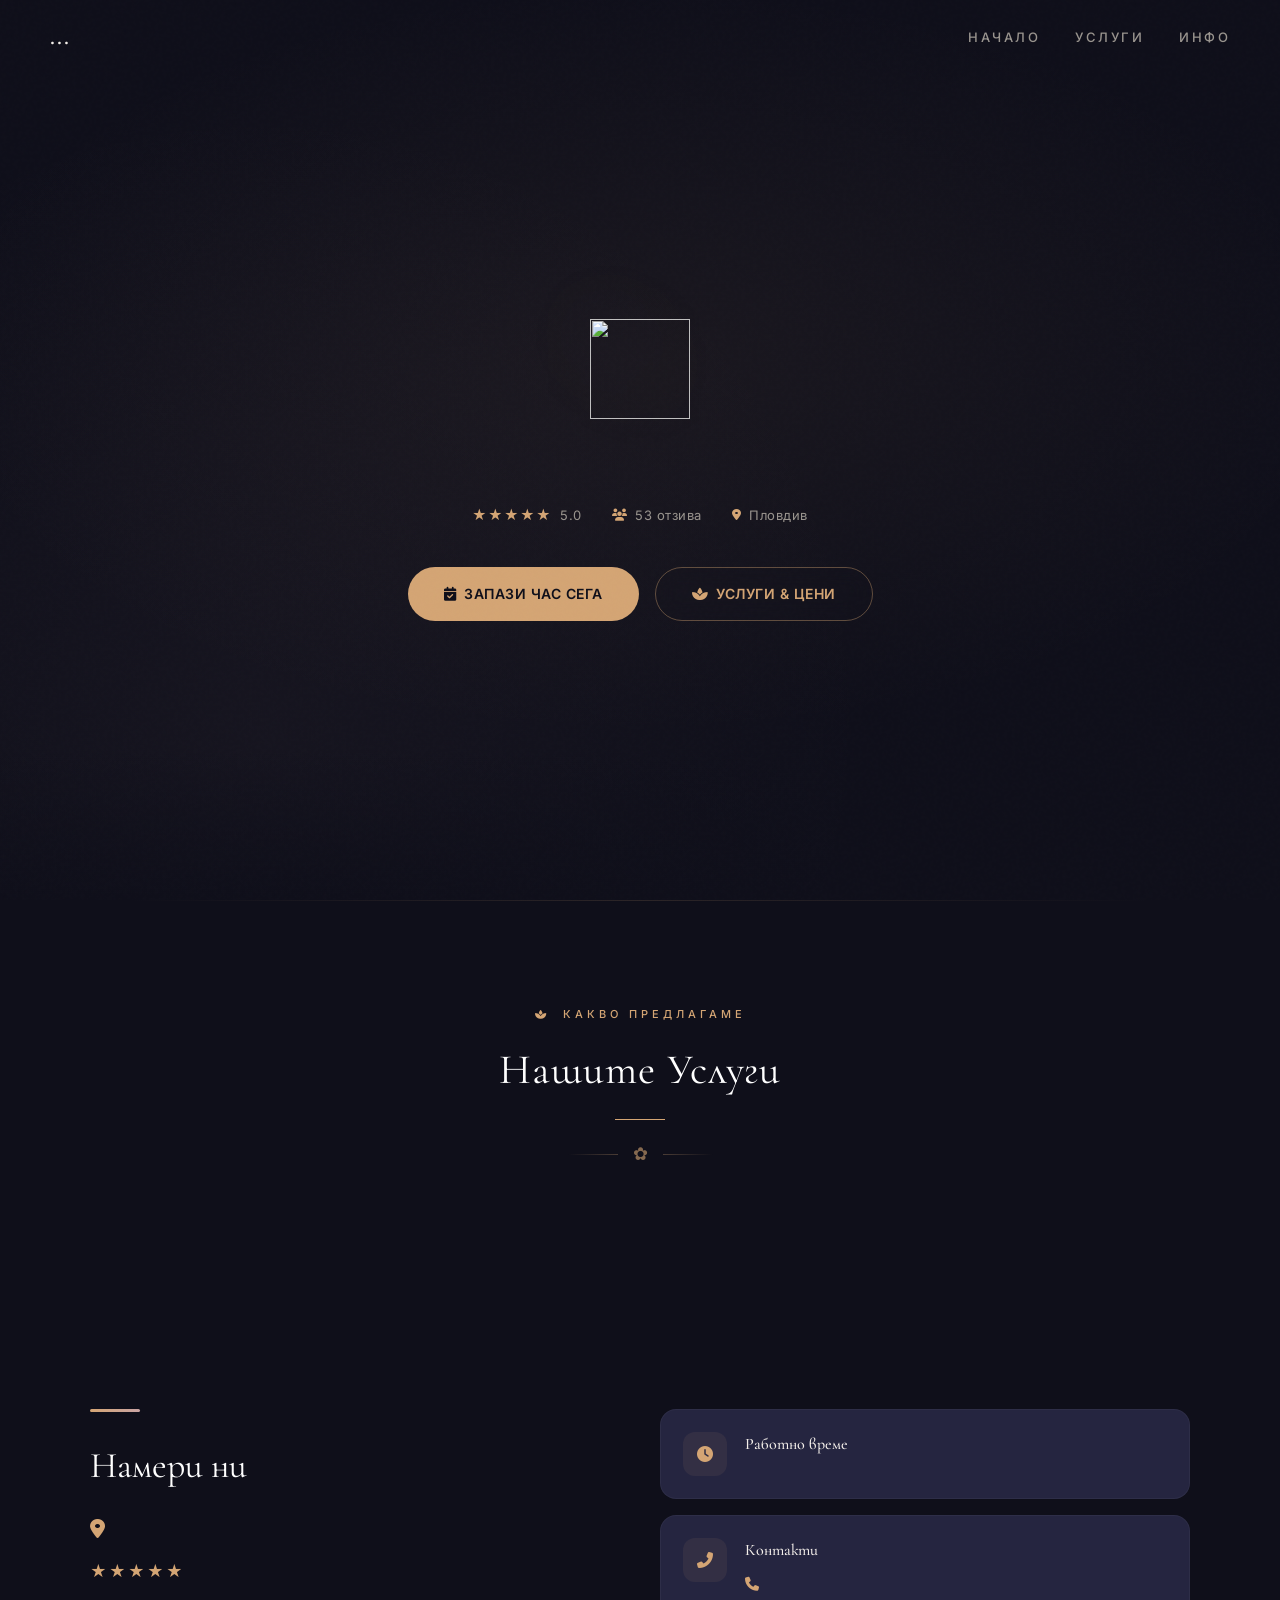
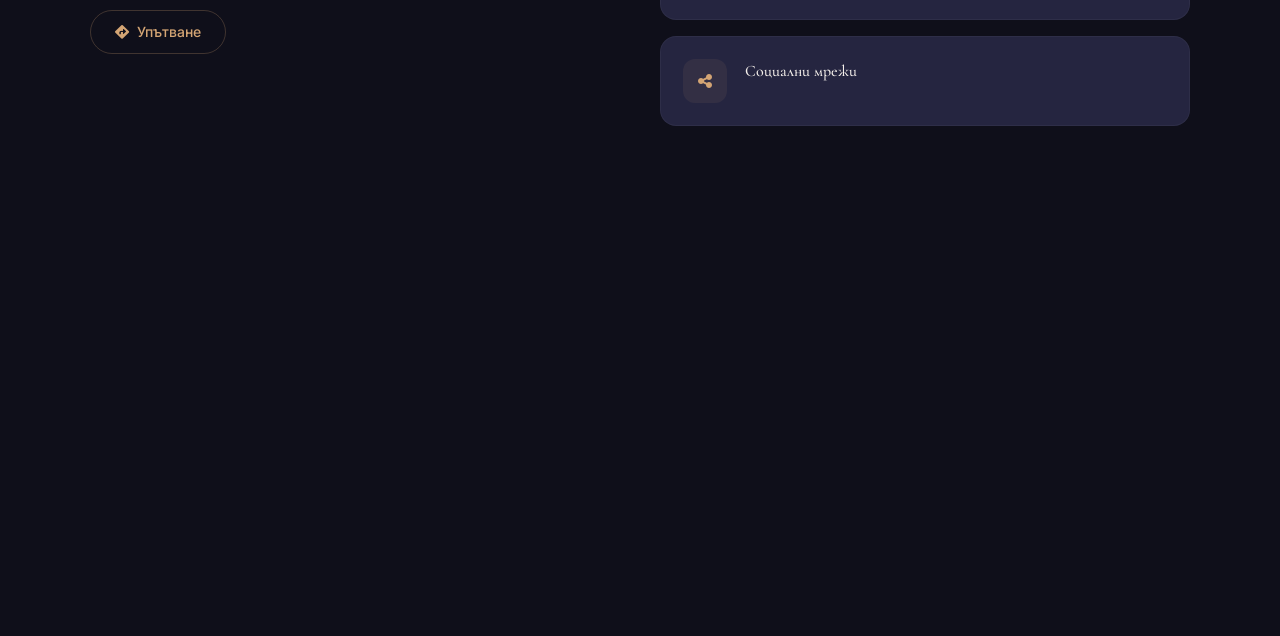
==== commit 70b22ab1: "🖤 V2 Noir Luxe — complete premium redesign Dark charcoal + warm gold + dusty rose palette Cormorant " ====
--- a/public/index.html
+++ b/public/index.html
@@ -33,13 +33,13 @@
     <meta name="twitter:description" id="twDescription" content="">
 
     <!-- Theme Color -->
-    <meta name="theme-color" content="#8BA888">
+    <meta name="theme-color" content="#0F0F1A">
 
     <!-- Google Fonts -->
     <link rel="preconnect" href="https://fonts.googleapis.com">
     <link rel="preconnect" href="https://fonts.gstatic.com" crossorigin>
-    <link rel="preload" as="style" href="https://fonts.googleapis.com/css2?family=Playfair+Display:wght@400;700&family=Lato:wght@300;400;500;700&display=swap" onload="this.onload=null;this.rel='stylesheet'">
-    <noscript><link rel="stylesheet" href="https://fonts.googleapis.com/css2?family=Playfair+Display:wght@400;700&family=Lato:wght@300;400;500;700&display=swap"></noscript>
+    <link rel="preload" as="style" href="https://fonts.googleapis.com/css2?family=Cormorant+Garamond:wght@300;400;500;600;700&family=Inter:wght@300;400;500;600;700&display=swap" onload="this.onload=null;this.rel='stylesheet'">
+    <noscript><link rel="stylesheet" href="https://fonts.googleapis.com/css2?family=Cormorant+Garamond:wght@300;400;500;600;700&family=Inter:wght@300;400;500;600;700&display=swap"></noscript>
 
     <!-- Critical CSS (cache-bust) -->
     <link rel="stylesheet" href="style.css?v=20260221d">
--- a/public/style.css
+++ b/public/style.css
@@ -1,26 +1,37 @@
 /* ============================================ */
-/* Serenity Wellness & Spa - Complete Stylesheet */
-/* Palette: Sage #8BA888, Lavender #C8B8DB,      */
-/*   Beige #F5E6D3, Cream #FAFAF8, Forest #2C3E2F */
+/* Serenity Wellness & Spa — V2 "Noir Luxe"     */
+/* Deep Charcoal · Warm Gold · Dusty Rose · Cream */
 /* ============================================ */
 
-/* Reset & Base */
-* {
-    margin: 0;
-    padding: 0;
-    box-sizing: border-box;
-}
-
-html {
-    scroll-behavior: smooth;
-    scroll-padding-top: 80px;
-    overflow-x: hidden;
-}
+/* --- Tokens --- */
+:root {
+    --bg-deep: #0F0F1A;
+    --bg-card: #1A1A2E;
+    --bg-elevated: #252540;
+    --gold: #D4A574;
+    --gold-light: #E8C9A8;
+    --rose: #C9A4A4;
+    --cream: #F5F0EB;
+    --text: #E8E4DF;
+    --text-dim: #9A958F;
+    --text-heading: #FFFFFF;
+    --radius: 16px;
+    --radius-lg: 24px;
+    --transition: 0.4s cubic-bezier(0.23, 1, 0.32, 1);
+    --shadow: 0 8px 40px rgba(0, 0, 0, 0.3);
+    --shadow-glow: 0 0 60px rgba(212, 165, 116, 0.1);
+    --font-display: 'Cormorant Garamond', 'Playfair Display', Georgia, serif;
+    --font-body: 'Inter', 'Lato', -apple-system, sans-serif;
+}
+
+/* --- Reset --- */
+*, *::before, *::after { margin: 0; padding: 0; box-sizing: border-box; }
+html { scroll-behavior: smooth; scroll-padding-top: 80px; overflow-x: hidden; }
 
 body {
-    font-family: 'Lato', sans-serif;
-    background: linear-gradient(135deg, #FAFAF8 0%, #F5E6D3 100%);
-    color: #2C3E2F;
+    font-family: var(--font-body);
+    background: var(--bg-deep);
+    color: var(--text);
     line-height: 1.6;
     overflow-x: hidden;
     width: 100%;
@@ -29,146 +40,110 @@
     animation: pageLoad 0.6s ease forwards;
 }
 
-@keyframes pageLoad {
-    to { opacity: 1; }
-}
-
-h1, h2, h3, .logo {
-    font-family: 'Playfair Display', serif;
-}
-
-a { text-decoration: none; color: inherit; }
-
-/* Custom Scrollbar */
-::-webkit-scrollbar { width: 8px; height: 8px; }
-::-webkit-scrollbar-track { background: #F5E6D3; }
-::-webkit-scrollbar-thumb { background: linear-gradient(180deg, #8BA888, #C8B8DB); border-radius: 5px; }
-::-webkit-scrollbar-thumb:hover { background: linear-gradient(135deg, #C8B8DB, #8BA888); }
-* { scrollbar-width: thin; scrollbar-color: #8BA888 #F5E6D3; }
-
-/* ========== NAVIGATION ========== */
+@keyframes pageLoad { to { opacity: 1; } }
+img { max-width: 100%; height: auto; }
+a { color: var(--gold); text-decoration: none; transition: color 0.3s; }
+a:hover { color: var(--gold-light); }
+
+/* --- Scrollbar --- */
+::-webkit-scrollbar { width: 6px; }
+::-webkit-scrollbar-track { background: var(--bg-deep); }
+::-webkit-scrollbar-thumb { background: var(--gold); border-radius: 3px; }
+
+/* ========== HEADER ========== */
 header {
+    position: fixed;
+    top: 0;
+    left: 0;
+    right: 0;
+    z-index: 1000;
     display: flex;
     justify-content: space-between;
     align-items: center;
-    padding: 15px 50px;
-    background: rgba(250, 250, 248, 0.98);
+    padding: 18px 50px;
+    transition: all 0.4s ease;
+    background: transparent;
+}
+
+header.scrolled {
+    background: rgba(15, 15, 26, 0.92);
     backdrop-filter: blur(20px);
     -webkit-backdrop-filter: blur(20px);
-    position: fixed;
-    width: 100%;
-    max-width: 100vw;
+    padding: 12px 50px;
+    border-bottom: 1px solid rgba(212, 165, 116, 0.08);
+    box-shadow: 0 4px 30px rgba(0, 0, 0, 0.3);
+}
+
+.logo {
+    font-family: var(--font-display);
+    font-size: 24px;
+    font-weight: 600;
+    color: var(--cream);
+    letter-spacing: 1px;
+    cursor: pointer;
+}
+
+nav ul {
+    list-style: none;
+    display: flex;
+    gap: 35px;
+}
+
+nav ul li a {
+    color: var(--text-dim);
+    font-size: 13px;
+    text-transform: uppercase;
+    letter-spacing: 2.5px;
+    font-weight: 500;
+    transition: all 0.3s;
+    position: relative;
+}
+
+nav ul li a::after {
+    content: '';
+    position: absolute;
+    bottom: -4px;
     left: 0;
-    top: 0;
-    z-index: 1000;
-    border-bottom: 1px solid rgba(139, 168, 136, 0.12);
-    box-shadow: 0 2px 20px rgba(139, 168, 136, 0.12);
-    transition: all 0.3s;
-}
-
-header.scrolled {
-    padding: 10px 50px;
-    background: rgba(250, 250, 248, 0.97);
-    box-shadow: 0 4px 30px rgba(139, 168, 136, 0.18);
-}
-
-.logo {
-    font-size: 22px;
-    font-weight: bold;
-    background: linear-gradient(135deg, #8BA888 0%, #C8B8DB 50%, #8BA888 100%);
-    -webkit-background-clip: text;
-    -webkit-text-fill-color: transparent;
-    background-clip: text;
-    letter-spacing: 3px;
-    display: flex;
-    align-items: center;
-    gap: 10px;
-    filter: drop-shadow(0 2px 4px rgba(139, 168, 136, 0.3));
+    width: 0;
+    height: 1px;
+    background: var(--gold);
+    transition: width 0.3s;
+}
+
+nav ul li a:hover { color: var(--gold); }
+nav ul li a:hover::after { width: 100%; }
+
+/* Mobile Menu */
+.mobile-menu-btn {
+    display: none;
+    font-size: 24px;
+    color: var(--cream);
+    cursor: pointer;
+    z-index: 1001;
+}
+
+/* ========== HERO ========== */
+.hero {
+    min-height: 100vh;
+    display: flex;
+    flex-direction: column;
+    justify-content: center;
+    align-items: center;
+    text-align: center;
+    padding: 120px 40px 80px;
     position: relative;
-    color: #8BA888;
-}
-
-.logo::before {
-    content: '🌿';
-    font-size: 20px;
-    display: inline-block;
-    transition: all 0.3s;
-    filter: drop-shadow(0 0 8px rgba(139, 168, 136, 0.4));
-}
-
-.logo:hover::before {
-    transform: scale(1.1);
-    filter: drop-shadow(0 0 12px rgba(139, 168, 136, 0.6));
-}
-
-nav ul {
-    display: flex;
-    list-style: none;
-    gap: 30px;
-}
-
-nav a {
-    font-family: 'Lato', sans-serif;
-    font-size: 14px;
-    font-weight: bold;
-    color: #5A6B5C;
-    transition: all 0.3s;
-    letter-spacing: 2px;
-    position: relative;
-    padding: 8px 16px;
-    border-radius: 8px;
-    background: transparent;
-}
-
-nav a::before {
+    overflow: hidden;
+    background: var(--bg-deep);
+}
+
+.hero::before {
     content: '';
     position: absolute;
     inset: 0;
-    border-radius: 8px;
-    background: linear-gradient(135deg, rgba(139, 168, 136, 0.1), rgba(200, 184, 219, 0.05));
-    opacity: 0;
-    transition: opacity 0.3s;
-    z-index: -1;
-}
-
-nav a::after {
-    content: '';
-    position: absolute;
-    bottom: 4px;
-    left: 50%;
-    width: 0;
-    height: 2px;
-    background: linear-gradient(90deg, transparent, #8BA888, transparent);
-    box-shadow: 0 0 8px rgba(139, 168, 136, 0.6);
-    transition: all 0.3s;
-    transform: translateX(-50%);
-}
-
-nav a:hover::before { opacity: 1; }
-
-nav a:hover::after,
-nav a.active::after { width: 80%; }
-
-nav a:hover,
-nav a.active {
-    color: #8BA888;
-    text-shadow: 0 0 10px rgba(139, 168, 136, 0.4);
-}
-
-/* ========== HERO SECTION ========== */
-.hero {
-    height: 100vh;
-    background: linear-gradient(135deg, rgba(107, 138, 104, 0.55), rgba(200, 184, 219, 0.45)),
-                url('https://images.unsplash.com/photo-1540555700478-4be289fbecef?w=1600&q=90');
-    background-size: cover;
-    background-position: center;
-    display: flex;
-    flex-direction: column;
-    justify-content: center;
-    align-items: center;
-    text-align: center;
-    padding: 0 20px;
-    position: relative;
+    background:
+        radial-gradient(ellipse 80% 60% at 50% 40%, rgba(212, 165, 116, 0.06) 0%, transparent 70%),
+        radial-gradient(circle at 20% 80%, rgba(201, 164, 164, 0.04) 0%, transparent 50%);
+    pointer-events: none;
 }
 
 .hero::after {
@@ -177,56 +152,44 @@
     bottom: 0;
     left: 0;
     right: 0;
-    height: 120px;
-    background: linear-gradient(transparent, #FAFAF8);
+    height: 150px;
+    background: linear-gradient(to top, var(--bg-deep), transparent);
     pointer-events: none;
 }
 
 .hero-logo {
-    width: 140px;
-    height: 140px;
-    margin-bottom: 25px;
-    border-radius: 50%;
-    object-fit: cover;
-    border: 3px solid #8BA888;
-    box-shadow: 0 0 40px rgba(139, 168, 136, 0.3), 0 0 80px rgba(139, 168, 136, 0.1);
-    animation: logoPulse 4s ease-in-out infinite;
-    filter: drop-shadow(0 4px 15px rgba(139, 168, 136, 0.3));
-}
-
-@keyframes logoPulse {
-    0%, 100% { box-shadow: 0 0 40px rgba(139, 168, 136, 0.3), 0 0 80px rgba(139, 168, 136, 0.1); }
-    50% { box-shadow: 0 0 50px rgba(139, 168, 136, 0.5), 0 0 100px rgba(139, 168, 136, 0.15); }
+    width: 100px;
+    height: 100px;
+    object-fit: contain;
+    filter: drop-shadow(0 0 40px rgba(212, 165, 116, 0.2));
+    margin-bottom: 30px;
 }
 
 .hero h1 {
-    font-size: 56px;
+    font-family: var(--font-display);
+    font-size: clamp(36px, 6vw, 72px);
+    font-weight: 300;
+    color: var(--text-heading);
+    letter-spacing: 2px;
+    line-height: 1.15;
     margin-bottom: 20px;
-    line-height: 1.1;
-    letter-spacing: 2px;
-    color: #FFFFFF;
-    text-shadow: 0 2px 20px rgba(44, 62, 47, 0.3);
-}
-
-.hero h1 span {
-    color: #F5E6D3;
-    text-shadow: 0 0 30px rgba(245, 230, 211, 0.4);
+    max-width: 800px;
 }
 
 .hero p {
-    font-size: 18px;
-    margin-bottom: 15px;
-    color: rgba(255, 255, 255, 0.9);
-    max-width: 500px;
-    line-height: 1.7;
+    font-size: 17px;
+    color: var(--text-dim);
+    max-width: 520px;
+    line-height: 1.8;
+    margin-bottom: 35px;
+    font-weight: 300;
 }
 
 /* Trust Badges */
 .hero-trust {
     display: flex;
-    align-items: center;
-    gap: 20px;
-    margin-bottom: 35px;
+    gap: 30px;
+    margin-bottom: 40px;
     flex-wrap: wrap;
     justify-content: center;
 }
@@ -234,128 +197,120 @@
 .trust-item {
     display: flex;
     align-items: center;
-    gap: 6px;
-    font-size: 14px;
-    color: rgba(255, 255, 255, 0.9);
-}
-
-.trust-item i {
-    color: #F5E6D3;
-    font-size: 16px;
-}
-
-.trust-item .stars {
-    color: #ffd700;
-    letter-spacing: 2px;
-}
+    gap: 8px;
+    font-size: 13px;
+    color: var(--text-dim);
+    letter-spacing: 0.5px;
+}
+
+.trust-item .stars { color: var(--gold); font-size: 14px; letter-spacing: 1px; }
+.trust-item i { color: var(--gold); font-size: 12px; }
 
 /* Hero Buttons */
 .hero-buttons {
     display: flex;
-    gap: 15px;
+    gap: 16px;
     flex-wrap: wrap;
     justify-content: center;
 }
 
+/* ========== BUTTONS ========== */
 .btn {
-    background: linear-gradient(135deg, #8BA888 0%, #7a9477 100%);
-    color: #FFFFFF;
-    padding: 15px 40px;
-    font-size: 16px;
-    font-weight: bold;
+    display: inline-flex;
+    align-items: center;
+    gap: 8px;
+    padding: 15px 36px;
+    background: var(--gold);
+    color: var(--bg-deep);
     border: none;
+    border-radius: 50px;
+    font-size: 14px;
+    font-weight: 600;
     cursor: pointer;
-    transition: all 0.3s cubic-bezier(0.25, 0.46, 0.45, 0.94);
-    border-radius: 50px;
-    display: inline-flex;
-    align-items: center;
-    gap: 10px;
+    transition: all 0.35s;
     letter-spacing: 0.5px;
+    text-transform: uppercase;
+    font-family: var(--font-body);
+}
+
+.btn:hover {
+    background: var(--gold-light);
+    transform: translateY(-2px);
+    box-shadow: 0 12px 35px rgba(212, 165, 116, 0.25);
+    color: var(--bg-deep);
+}
+
+.btn-outline {
+    background: transparent;
+    border: 1.5px solid rgba(212, 165, 116, 0.4);
+    color: var(--gold);
+    backdrop-filter: blur(10px);
+}
+
+.btn-outline:hover {
+    background: rgba(212, 165, 116, 0.1);
+    border-color: var(--gold);
+    color: var(--gold-light);
+}
+
+.btn-secondary {
+    background: var(--bg-elevated);
+    color: var(--text);
+    border: 1px solid rgba(255, 255, 255, 0.06);
+}
+.btn-secondary:hover {
+    background: var(--bg-card);
+    color: var(--cream);
+}
+
+/* ========== SECTION COMMON ========== */
+.section-title {
+    text-align: center;
+    font-family: var(--font-display);
+    font-size: clamp(28px, 4vw, 42px);
+    font-weight: 400;
+    margin-bottom: 16px;
+    color: var(--text-heading);
+    letter-spacing: 1px;
+}
+
+.section-title::after {
+    content: '';
+    display: block;
+    width: 50px;
+    height: 1px;
+    background: var(--gold);
+    margin: 16px auto 0;
+}
+
+.section-label {
+    display: inline-block;
+    color: var(--gold);
+    font-size: 11px;
+    text-transform: uppercase;
+    letter-spacing: 4px;
+    margin-bottom: 12px;
+    font-weight: 500;
+}
+
+.section-label i { margin-right: 6px; font-size: 10px; }
+
+/* ========== SERVICES ========== */
+.services {
+    padding: 100px 50px;
+    background: var(--bg-deep);
     position: relative;
-    overflow: hidden;
-    box-shadow: 0 4px 15px rgba(139, 168, 136, 0.4);
-    text-shadow: 0 1px 1px rgba(0, 0, 0, 0.1);
-}
-
-.btn::before {
+}
+
+.services::before {
     content: '';
     position: absolute;
     top: 0;
-    left: -100%;
-    width: 100%;
-    height: 100%;
-    background: linear-gradient(90deg, transparent, rgba(255, 255, 255, 0.3), transparent);
-    transition: left 0.5s;
-}
-
-.btn:hover::before { left: 100%; }
-
-.btn:hover {
-    transform: translateY(-3px);
-    box-shadow: 0 12px 35px rgba(139, 168, 136, 0.5);
-    background: linear-gradient(135deg, #7a9477 0%, #6B8A68 100%);
-}
-
-.btn:active {
-    transform: translateY(-1px);
-    box-shadow: 0 6px 20px rgba(139, 168, 136, 0.4);
-}
-
-.btn-outline {
-    background: rgba(255, 255, 255, 0.15);
-    backdrop-filter: blur(10px);
-    border: 2px solid rgba(255, 255, 255, 0.4);
-    color: #FFFFFF;
-    padding: 13px 38px;
-    box-shadow: 0 4px 15px rgba(139, 168, 136, 0.15);
-    position: relative;
-    border-radius: 50px;
-    transition: all 0.3s ease;
-}
-
-.btn-outline::before {
-    content: '';
-    position: absolute;
-    inset: 0;
-    border-radius: 50px;
-    background: linear-gradient(135deg, rgba(139, 168, 136, 0.2), transparent);
-    opacity: 0;
-    transition: opacity 0.3s;
-}
-
-.btn-outline:hover::before { opacity: 1; }
-
-.btn-outline:hover {
-    background: rgba(255, 255, 255, 0.25);
-    border-color: rgba(255, 255, 255, 0.6);
-    box-shadow: 0 6px 25px rgba(139, 168, 136, 0.25);
-    color: #F5E6D3;
-}
-
-/* ========== SECTION COMMON ========== */
-.section-title {
-    text-align: center;
-    font-size: 38px;
-    margin-bottom: 60px;
-    color: #2C3E2F;
-    position: relative;
-}
-
-.section-title::after {
-    content: '';
-    display: block;
-    width: 60px;
-    height: 3px;
-    background: linear-gradient(90deg, #8BA888, #C8B8DB);
-    margin: 10px auto 0;
-    border-radius: 2px;
-}
-
-/* ========== SERVICES SECTION ========== */
-.services {
-    padding: 100px 50px;
-    background: linear-gradient(180deg, #FAFAF8 0%, #F5F0EB 100%);
-    position: relative;
+    left: 50%;
+    transform: translateX(-50%);
+    width: 80%;
+    height: 1px;
+    background: linear-gradient(90deg, transparent, rgba(212, 165, 116, 0.15), transparent);
 }
 
 .services-header {
@@ -363,20 +318,6 @@
     margin-bottom: 60px;
 }
 
-.section-label {
-    display: inline-block;
-    color: #8BA888;
-    font-size: 13px;
-    text-transform: uppercase;
-    letter-spacing: 4px;
-    margin-bottom: 15px;
-    opacity: 0.8;
-    background: rgba(139, 168, 136, 0.08);
-    border: 1px solid rgba(139, 168, 136, 0.15);
-    padding: 6px 16px;
-    border-radius: 20px;
-}
-
 .title-decoration {
     display: flex;
     align-items: center;
@@ -386,100 +327,83 @@
 }
 
 .title-decoration .line {
-    width: 60px;
-    height: 2px;
-    background: linear-gradient(90deg, transparent, #8BA888);
-}
-
+    width: 50px;
+    height: 1px;
+    background: linear-gradient(90deg, transparent, rgba(212, 165, 116, 0.3));
+}
 .title-decoration .line:last-child {
-    background: linear-gradient(90deg, #8BA888, transparent);
+    background: linear-gradient(90deg, rgba(212, 165, 116, 0.3), transparent);
 }
 
 .title-decoration .flower-icon {
-    color: #C8B8DB;
-    font-size: 20px;
-    animation: floatFlower 3s ease-in-out infinite;
-}
-
-@keyframes floatFlower {
-    0%, 100% { transform: translateY(0); }
-    50% { transform: translateY(-4px); }
-}
-
-/* ---- Service Grid: Premium Masonry ---- */
+    color: var(--gold);
+    font-size: 18px;
+    opacity: 0.6;
+}
+
+/* Service Grid */
 .service-grid {
     display: grid;
     grid-template-columns: repeat(3, 1fr);
-    gap: 28px;
+    gap: 24px;
     max-width: 1200px;
     margin: 0 auto;
 }
 
-/* Service Card — Glass + Image-first */
+/* Service Card */
 .service-card {
-    background: #FFFFFF;
-    text-align: left;
-    border: none;
-    border-radius: 20px;
-    transition: all 0.45s cubic-bezier(0.23, 1, 0.32, 1);
+    background: var(--bg-card);
+    border: 1px solid rgba(255, 255, 255, 0.04);
+    border-radius: var(--radius-lg);
+    overflow: hidden;
     cursor: pointer;
     position: relative;
-    overflow: hidden;
+    transition: all var(--transition);
     display: flex;
     flex-direction: column;
-    box-shadow: 0 8px 32px rgba(90, 107, 92, 0.08);
 }
 
 .service-card:hover {
-    transform: translateY(-6px);
-    box-shadow: 0 20px 50px rgba(139, 168, 136, 0.22);
-}
-
-/* Featured glow ring */
+    transform: translateY(-5px);
+    border-color: rgba(212, 165, 116, 0.15);
+    box-shadow: var(--shadow), var(--shadow-glow);
+}
+
 .service-card.featured {
-    box-shadow: 0 8px 32px rgba(139, 168, 136, 0.15), 0 0 0 2px #8BA888;
-}
-.service-card.featured:hover {
-    box-shadow: 0 20px 50px rgba(139, 168, 136, 0.28), 0 0 0 2px #8BA888;
-}
-
-/* Image wrapper with overlay */
+    border-color: rgba(212, 165, 116, 0.2);
+    box-shadow: 0 0 0 1px rgba(212, 165, 116, 0.1);
+}
+
+/* Image wrapper */
 .service-img-wrap {
     position: relative;
     overflow: hidden;
-    border-radius: 20px 20px 0 0;
+    aspect-ratio: 4/3;
 }
 
 .service-img-overlay {
     position: absolute;
     inset: 0;
-    background: linear-gradient(180deg, transparent 40%, rgba(44, 62, 47, 0.35) 100%);
+    background: linear-gradient(180deg, transparent 30%, rgba(15, 15, 26, 0.6) 100%);
     pointer-events: none;
     transition: opacity 0.4s;
 }
-.service-card:hover .service-img-overlay {
-    opacity: 0.7;
-}
-
-/* Service Image */
+
 .service-icon {
     width: 100%;
-    height: 220px;
+    height: 100%;
     object-fit: cover;
     display: block;
     border: none;
     border-radius: 0;
     margin: 0;
-    transition: transform 0.6s cubic-bezier(0.23, 1, 0.32, 1);
+    transition: transform 0.7s cubic-bezier(0.23, 1, 0.32, 1);
     box-shadow: none;
 }
 .service-icon i { display: none; }
-
-.service-card:hover .service-icon {
-    transform: scale(1.06);
-}
-
-/* Featured Badge — Floating on image */
+.service-card:hover .service-icon { transform: scale(1.08); }
+
+/* Featured Badge */
 .featured-badge {
     position: absolute;
     top: 14px;
@@ -488,20 +412,18 @@
     display: inline-flex;
     align-items: center;
     gap: 5px;
-    padding: 6px 14px;
-    border-radius: 24px;
-    font-size: 0.75rem;
-    letter-spacing: 0.8px;
+    padding: 5px 14px;
+    border-radius: 20px;
+    font-size: 0.7rem;
+    letter-spacing: 1px;
     text-transform: uppercase;
-    background: rgba(255, 255, 255, 0.92);
-    backdrop-filter: blur(8px);
-    color: #8BA888;
+    background: rgba(212, 165, 116, 0.9);
+    color: var(--bg-deep);
     font-weight: 700;
-    box-shadow: 0 2px 12px rgba(0, 0, 0, 0.08);
-}
-.featured-badge i { color: #C8B8DB; font-size: 0.7rem; }
-
-/* Duration Tag — Floating bottom-right of image */
+}
+.featured-badge i { font-size: 0.65rem; }
+
+/* Duration Tag */
 .service-duration {
     position: absolute;
     bottom: 12px;
@@ -510,15 +432,16 @@
     display: inline-flex;
     align-items: center;
     gap: 5px;
-    font-size: 0.78rem;
-    color: #FFFFFF;
-    font-weight: 600;
-    background: rgba(44, 62, 47, 0.65);
-    backdrop-filter: blur(6px);
+    font-size: 0.75rem;
+    color: var(--cream);
+    font-weight: 500;
+    background: rgba(15, 15, 26, 0.7);
+    backdrop-filter: blur(8px);
     padding: 5px 12px;
-    border-radius: 20px;
-}
-.service-duration i { font-size: 0.72rem; opacity: 0.85; }
+    border-radius: 16px;
+    letter-spacing: 0.3px;
+}
+.service-duration i { font-size: 0.7rem; opacity: 0.7; }
 
 /* Card Body */
 .service-body {
@@ -529,70 +452,72 @@
 }
 
 .service-card h3 {
-    font-size: 1.15rem;
+    font-family: var(--font-display);
+    font-size: 1.25rem;
+    font-weight: 500;
+    color: var(--cream);
     margin-bottom: 0;
-    color: #2C3E2F;
-    font-family: 'Playfair Display', serif;
-    font-weight: 600;
     transition: color 0.3s;
     line-height: 1.3;
 }
-.service-card:hover h3 { color: #8BA888; }
+.service-card:hover h3 { color: var(--gold); }
 
 .service-card p {
-    color: #5A6B5C;
+    color: var(--text-dim);
     margin-bottom: 16px;
     font-size: 14px;
     flex-grow: 1;
     line-height: 1.7;
 }
 
-/* Footer: price + button */
 .service-footer {
     display: flex;
     justify-content: space-between;
     align-items: center;
     padding-top: 16px;
     margin-top: auto;
-    border-top: 1px solid rgba(139, 168, 136, 0.1);
+    border-top: 1px solid rgba(255, 255, 255, 0.05);
 }
 
 .service-card .price {
+    font-family: var(--font-display);
     font-size: 1.5rem;
-    color: #2C3E2F;
-    font-weight: 700;
-    font-family: 'Playfair Display', serif;
+    color: var(--gold);
+    font-weight: 600;
 }
 
 .book-btn {
-    background: #8BA888;
-    border: none;
-    color: #FFFFFF;
-    padding: 10px 22px;
+    background: transparent;
+    border: 1.5px solid rgba(212, 165, 116, 0.3);
+    color: var(--gold);
+    padding: 9px 20px;
     cursor: pointer;
     font-weight: 600;
     border-radius: 12px;
     transition: all 0.3s;
-    font-size: 0.82rem;
-    letter-spacing: 0.3px;
+    font-size: 0.8rem;
+    letter-spacing: 0.5px;
     display: inline-flex;
     align-items: center;
     gap: 6px;
-}
-.book-btn i { font-size: 0.75rem; }
+    font-family: var(--font-body);
+}
+.book-btn i { font-size: 0.72rem; }
 
 .service-card:hover .book-btn,
 .book-btn:hover {
-    background: #7a9477;
-    transform: translateY(-2px);
-    box-shadow: 0 6px 20px rgba(139, 168, 136, 0.3);
+    background: var(--gold);
+    color: var(--bg-deep);
+    border-color: var(--gold);
+    transform: translateY(-1px);
+    box-shadow: 0 4px 15px rgba(212, 165, 116, 0.2);
 }
 
 /* ========== INFO SECTION ========== */
 .info-section {
-    padding: 80px 20px;
-    background: linear-gradient(135deg, #F5E6D3 0%, #E5DDF0 100%);
-    color: #2C3E2F;
+    padding: 80px 50px;
+    background: linear-gradient(180deg, var(--bg-deep) 0%, var(--bg-card) 100%);
+    position: relative;
 }
 
 .info-container {
@@ -600,283 +525,181 @@
     margin: 0 auto;
     display: grid;
     grid-template-columns: 1fr 1fr;
-    gap: 30px;
-    align-items: stretch;
+    gap: 40px;
+    align-items: start;
 }
 
 .info-main {
-    background: #FFFFFF;
-    border-radius: 25px;
-    padding: 40px;
     position: relative;
-    overflow: hidden;
-    border: 1px solid rgba(139, 168, 136, 0.12);
-    display: flex;
-    flex-direction: column;
-    justify-content: center;
-    box-shadow: 0 8px 30px rgba(139, 168, 136, 0.1);
 }
 
 .spa-accent-line {
-    position: absolute;
-    left: 0;
-    top: 0;
-    bottom: 0;
-    width: 4px;
-    background: linear-gradient(180deg, #8BA888 0%, #C8B8DB 50%, #F5E6D3 100%);
+    width: 50px;
+    height: 3px;
+    background: linear-gradient(90deg, var(--gold), var(--rose));
     border-radius: 2px;
-}
-
-.info-main-content { padding-left: 20px; }
+    margin-bottom: 25px;
+}
 
 .info-main h2 {
-    font-size: 32px;
-    color: #2C3E2F;
+    font-family: var(--font-display);
+    font-size: 36px;
+    color: var(--text-heading);
     margin-bottom: 25px;
+    font-weight: 400;
 }
 
 .location-display {
     display: flex;
-    align-items: flex-start;
+    align-items: center;
     gap: 15px;
+    margin-bottom: 20px;
+    color: var(--text);
+}
+
+.location-display i {
+    color: var(--gold);
+    font-size: 20px;
+}
+
+.location-display .district-name {
+    display: block;
+    font-weight: 600;
+    font-size: 16px;
+    color: var(--cream);
+}
+
+.location-display .street-name {
+    display: block;
+    color: var(--text-dim);
+    font-size: 14px;
+}
+
+.rating-display {
+    display: flex;
+    align-items: center;
+    gap: 10px;
     margin-bottom: 25px;
 }
 
-.location-display i {
-    font-size: 24px;
-    color: #8BA888;
-    margin-top: 5px;
-}
-
-.district-name {
-    display: block;
-    color: #5A6B5C;
-    font-size: 13px;
-    text-transform: uppercase;
-    letter-spacing: 1px;
-    margin-bottom: 5px;
-}
-
-.street-name {
-    display: block;
-    font-size: 20px;
-    font-weight: bold;
-    color: #2C3E2F;
-}
-
-.rating-display {
-    display: flex;
-    align-items: center;
-    gap: 15px;
-    margin-bottom: 30px;
-    padding: 15px 20px;
-    background: rgba(139, 168, 136, 0.08);
-    border-radius: 12px;
-    border: 1px solid rgba(139, 168, 136, 0.15);
-}
-
-.rating-display .stars {
-    color: #C8B8DB;
-    font-size: 18px;
-    letter-spacing: 3px;
-}
-
-.rating-display span {
-    color: #5A6B5C;
-    font-size: 14px;
-}
+.rating-display .stars { color: var(--gold); font-size: 16px; letter-spacing: 2px; }
+.rating-display span { color: var(--text-dim); font-size: 14px; }
 
 .directions-btn {
     display: inline-flex;
     align-items: center;
-    gap: 10px;
-    background: linear-gradient(135deg, #8BA888, #7a9477);
-    color: #FFFFFF;
-    padding: 15px 30px;
-    border-radius: 50px;
-    font-weight: bold;
-    text-decoration: none;
+    gap: 8px;
+    color: var(--gold);
+    font-size: 14px;
+    font-weight: 500;
+    padding: 10px 24px;
+    border: 1px solid rgba(212, 165, 116, 0.25);
+    border-radius: 30px;
     transition: all 0.3s;
-    letter-spacing: 1px;
-    font-size: 14px;
 }
 
 .directions-btn:hover {
-    transform: translateY(-3px);
-    box-shadow: 0 10px 30px rgba(139, 168, 136, 0.3);
-    background: linear-gradient(135deg, #7a9477, #6B8A68);
+    background: rgba(212, 165, 116, 0.08);
+    border-color: var(--gold);
 }
 
 /* Info Cards */
 .info-cards {
     display: flex;
     flex-direction: column;
-    gap: 15px;
+    gap: 16px;
 }
 
 .info-card {
-    background: #FFFFFF;
-    border-radius: 15px;
-    padding: 20px 25px;
-    display: flex;
-    align-items: flex-start;
-    gap: 20px;
-    border: 1px solid rgba(139, 168, 136, 0.12);
+    display: flex;
+    gap: 18px;
+    padding: 22px;
+    background: var(--bg-elevated);
+    border-radius: var(--radius);
+    border: 1px solid rgba(255, 255, 255, 0.04);
     transition: all 0.3s;
-    box-shadow: 0 4px 15px rgba(139, 168, 136, 0.06);
 }
 
 .info-card:hover {
-    border-color: rgba(139, 168, 136, 0.3);
-    transform: translateX(5px);
-    box-shadow: 0 10px 30px rgba(139, 168, 136, 0.12);
+    border-color: rgba(212, 165, 116, 0.1);
+    box-shadow: 0 4px 20px rgba(0, 0, 0, 0.2);
 }
 
 .info-card-icon {
-    font-size: 22px;
+    width: 44px;
+    height: 44px;
+    border-radius: 12px;
+    background: rgba(212, 165, 116, 0.08);
+    display: flex;
+    align-items: center;
+    justify-content: center;
     flex-shrink: 0;
-    width: 48px;
-    height: 48px;
+}
+
+.info-card-icon i { color: var(--gold); font-size: 16px; }
+
+.info-card h4 {
+    font-family: var(--font-display);
+    font-size: 16px;
+    color: var(--cream);
+    margin-bottom: 8px;
+    font-weight: 500;
+}
+
+.hours-list { display: flex; flex-direction: column; gap: 4px; }
+
+.hours-row {
+    display: flex;
+    justify-content: space-between;
+    font-size: 13px;
+    color: var(--text-dim);
+    padding: 3px 0;
+}
+
+.hours-row.today {
+    color: var(--gold);
+    font-weight: 600;
+}
+
+.contact-link {
+    color: var(--text);
+    font-size: 15px;
+    display: inline-flex;
+    align-items: center;
+    gap: 8px;
+    transition: color 0.3s;
+}
+
+.contact-link i { color: var(--gold); font-size: 14px; }
+.contact-link:hover { color: var(--gold); }
+
+.social-links { display: flex; gap: 12px; }
+
+.social-links a {
+    width: 38px;
+    height: 38px;
+    border-radius: 10px;
+    background: rgba(212, 165, 116, 0.06);
+    border: 1px solid rgba(255, 255, 255, 0.04);
     display: flex;
     align-items: center;
     justify-content: center;
-    background: linear-gradient(135deg, #8BA888, #7a9477);
-    color: #FFFFFF;
-    border-radius: 12px;
-}
-
-.info-card-content { flex: 1; }
-
-.info-card-content h4 {
-    font-size: 14px;
-    color: #8BA888;
-    margin-bottom: 12px;
-    text-transform: uppercase;
-    letter-spacing: 1px;
-}
-
-/* Hours List */
-.hours-list {
-    display: flex;
-    flex-direction: column;
-    gap: 8px;
-}
-
-.hour-row {
-    display: flex;
-    justify-content: space-between;
-    font-size: 14px;
-    color: #5A6B5C;
-    padding: 4px 8px;
-    border-radius: 6px;
+    color: var(--text-dim);
+    font-size: 15px;
     transition: all 0.3s;
 }
 
-.hour-time {
-    color: #2C3E2F;
-    font-weight: bold;
-}
-
-.hour-row.closed .hour-time { color: #E07070; }
-
-.hour-row.break {
-    margin-top: 8px;
-    padding-top: 8px;
-    border-top: 1px dashed rgba(139, 168, 136, 0.25);
-}
-
-.hour-row.break .hour-time { color: #C8B8DB; }
-
-.hour-row.today {
-    background: rgba(139, 168, 136, 0.1);
-    border-left: 3px solid #8BA888;
-    padding-left: 12px;
-}
-
-.hour-row.today span:first-child {
-    color: #8BA888;
-    font-weight: 600;
-}
-
-/* Contact Link */
-.contact-link {
-    display: flex;
-    align-items: center;
-    gap: 10px;
-    color: #2C3E2F;
-    font-size: 18px;
-    font-weight: bold;
-    text-decoration: none;
-    transition: all 0.3s;
-    padding: 10px 16px;
-    border-radius: 12px;
-    background: rgba(139, 168, 136, 0.06);
-    border: 1px solid rgba(139, 168, 136, 0.12);
-}
-
-.contact-link:hover {
-    color: #8BA888;
-    background: rgba(139, 168, 136, 0.12);
-    border-color: rgba(139, 168, 136, 0.25);
+.social-links a:hover {
+    background: rgba(212, 165, 116, 0.12);
+    color: var(--gold);
+    border-color: rgba(212, 165, 116, 0.2);
     transform: translateY(-2px);
-    box-shadow: 0 4px 20px rgba(139, 168, 136, 0.15);
-}
-
-.contact-link i {
-    color: #8BA888;
-    font-size: 20px;
-    transition: all 0.3s;
-}
-
-.contact-link:hover i {
-    color: #6B8A68;
-    transform: scale(1.1);
-}
-
-/* Social Links */
-.social-links {
-    display: flex;
-    gap: 12px;
-}
-
-.social-btn {
-    width: 45px;
-    height: 45px;
-    border-radius: 12px;
-    display: flex;
-    align-items: center;
-    justify-content: center;
-    font-size: 18px;
-    color: #FFFFFF;
-    text-decoration: none;
-    transition: all 0.3s;
-}
-
-.social-btn.instagram {
-    background: linear-gradient(45deg, #f09433, #e6683c, #dc2743, #cc2366, #bc1888);
-}
-
-.social-btn.facebook { background: #1877f2; }
-
-.social-btn.tiktok {
-    background: #2C3E2F;
-    border: 1px solid rgba(139, 168, 136, 0.3);
-}
-
-.social-btn.github {
-    background: #2C3E2F;
-    border: 1px solid rgba(139, 168, 136, 0.3);
-}
-
-.social-btn:hover {
-    transform: translateY(-3px) scale(1.05);
-    box-shadow: 0 8px 20px rgba(139, 168, 136, 0.2);
 }
 
 /* ========== CONTACT CTA ========== */
 .contact {
-    padding: 100px 20px;
-    background: #FAFAF8;
+    padding: 80px 20px;
+    background: var(--bg-card);
     text-align: center;
     position: relative;
 }
@@ -885,468 +708,418 @@
     content: '';
     position: absolute;
     top: 0;
-    left: 0;
-    right: 0;
+    left: 50%;
+    transform: translateX(-50%);
+    width: 60%;
     height: 1px;
-    background: linear-gradient(90deg, transparent, rgba(139, 168, 136, 0.3), transparent);
+    background: linear-gradient(90deg, transparent, rgba(212, 165, 116, 0.12), transparent);
 }
 
 .contact p {
-    font-size: 18px;
-    margin-bottom: 40px;
-    color: #5A6B5C;
+    font-size: 17px;
+    margin-bottom: 35px;
+    color: var(--text-dim);
+    font-weight: 300;
 }
 
 .contact .btn-outline {
-    background: rgba(139, 168, 136, 0.1);
-    border: 2px solid #8BA888;
-    color: #5A6B5C;
-    box-shadow: 0 4px 15px rgba(139, 168, 136, 0.2);
-}
-
+    border-color: rgba(212, 165, 116, 0.3);
+    color: var(--gold);
+}
 .contact .btn-outline:hover {
-    background: #8BA888;
-    color: #FFFFFF;
-    border-color: #8BA888;
+    background: rgba(212, 165, 116, 0.1);
+    border-color: var(--gold);
 }
 
 /* ========== FOOTER ========== */
 footer {
-    padding: 25px 20px;
-    background: linear-gradient(135deg, #2C3E2F 0%, #1E2D20 100%);
+    padding: 30px 20px;
     text-align: center;
-    color: #FAFAF8;
+    background: var(--bg-deep);
+    border-top: 1px solid rgba(255, 255, 255, 0.03);
+}
+
+footer p {
+    color: var(--text-dim);
     font-size: 13px;
-    border-top: 1px solid rgba(139, 168, 136, 0.2);
-}
-
-footer a { color: #C8B8DB; }
-footer a:hover { color: #8BA888; }
+    letter-spacing: 0.5px;
+}
 
 /* ========== MODAL ========== */
 .modal {
     display: none;
     position: fixed;
+    inset: 0;
     z-index: 2000;
-    left: 0;
-    top: 0;
+    background: rgba(10, 10, 20, 0.85);
+    backdrop-filter: blur(12px);
+    -webkit-backdrop-filter: blur(12px);
+    justify-content: center;
+    align-items: center;
+    padding: 20px;
+    animation: fadeIn 0.3s ease;
+}
+
+.modal.active { display: flex; }
+
+@keyframes fadeIn { from { opacity: 0; } to { opacity: 1; } }
+
+.modal-content {
+    background: var(--bg-card);
+    border: 1px solid rgba(255, 255, 255, 0.06);
+    border-radius: var(--radius-lg);
+    padding: 40px;
+    max-width: 500px;
     width: 100%;
-    height: 100%;
-    background: rgba(44, 62, 47, 0.4);
-    backdrop-filter: blur(8px);
-    animation: modalFadeIn 0.3s ease;
-}
-
-@keyframes modalFadeIn {
-    from { opacity: 0; }
-    to { opacity: 1; }
-}
-
-.modal-content {
-    background: #FFFFFF;
-    margin: 3% auto;
-    padding: 35px;
-    border: 1px solid rgba(139, 168, 136, 0.15);
-    width: 90%;
-    max-width: 600px;
-    border-radius: 20px;
+    max-height: 90vh;
+    overflow-y: auto;
     position: relative;
-    box-shadow: 0 20px 60px rgba(139, 168, 136, 0.2);
-    animation: modalSlideIn 0.3s ease;
-    color: #2C3E2F;
-}
-
-@keyframes modalSlideIn {
-    from { transform: translateY(30px); opacity: 0; }
-    to { transform: translateY(0); opacity: 1; }
-}
-
-.close {
-    color: #5A6B5C;
+    box-shadow: 0 25px 80px rgba(0, 0, 0, 0.5);
+}
+
+.modal-content h2 {
+    font-family: var(--font-display);
+    font-size: 28px;
+    color: var(--text-heading);
+    margin-bottom: 5px;
+    font-weight: 400;
+}
+
+.modal-content .close {
     position: absolute;
-    top: 15px;
-    right: 20px;
+    top: 18px;
+    right: 22px;
     font-size: 28px;
-    font-weight: bold;
+    color: var(--text-dim);
     cursor: pointer;
+    transition: color 0.3s;
+    line-height: 1;
+}
+.modal-content .close:hover { color: var(--cream); }
+
+#serviceTitle {
+    color: var(--text-dim);
+    font-size: 14px;
+    margin-bottom: 25px;
+}
+
+#serviceTitle span { color: var(--gold); font-weight: 600; }
+
+/* Booking Progress */
+.booking-progress {
+    display: flex;
+    align-items: center;
+    justify-content: center;
+    margin-bottom: 30px;
+    gap: 0;
+}
+
+.progress-step {
+    display: flex;
+    flex-direction: column;
+    align-items: center;
+    gap: 6px;
+}
+
+.step-circle {
     width: 36px;
     height: 36px;
+    border-radius: 50%;
+    background: var(--bg-elevated);
+    border: 2px solid rgba(255, 255, 255, 0.06);
     display: flex;
     align-items: center;
     justify-content: center;
-    border-radius: 50%;
-    transition: all 0.2s;
-}
-
-.close:hover {
-    color: #2C3E2F;
-    background: rgba(139, 168, 136, 0.1);
-}
-
-.booking-container { margin-top: 15px; }
-
-/* Progress Indicator */
-.booking-progress {
-    display: flex;
-    align-items: center;
-    justify-content: center;
-    margin: 20px 0 25px;
-    padding: 0 20px;
-}
-
-.progress-step {
-    display: flex;
-    flex-direction: column;
-    align-items: center;
-    gap: 6px;
-    opacity: 0.35;
-    transition: all 0.4s;
-}
-
-.progress-step.active { opacity: 1; }
-.progress-step.completed { opacity: 0.7; }
-
-.step-circle {
-    width: 34px;
-    height: 34px;
-    border-radius: 50%;
-    background: #F5F0EB;
-    border: 2px solid rgba(139, 168, 136, 0.3);
-    display: flex;
-    align-items: center;
-    justify-content: center;
-    font-weight: bold;
     font-size: 13px;
-    transition: all 0.4s;
-    color: #5A6B5C;
+    font-weight: 600;
+    color: var(--text-dim);
+    transition: all 0.3s;
 }
 
 .progress-step.active .step-circle {
-    background: linear-gradient(135deg, #8BA888, #7a9477);
-    border-color: #8BA888;
-    color: #FFFFFF;
-    box-shadow: 0 4px 15px rgba(139, 168, 136, 0.4);
+    background: var(--gold);
+    border-color: var(--gold);
+    color: var(--bg-deep);
 }
 
 .progress-step.completed .step-circle {
-    background: #8BA888;
-    border-color: #8BA888;
-    color: #FFFFFF;
-}
-
-.progress-step .step-label {
-    font-size: 10px;
+    background: rgba(212, 165, 116, 0.15);
+    border-color: var(--gold);
+    color: var(--gold);
+}
+
+.step-label {
+    font-size: 11px;
+    color: var(--text-dim);
     text-transform: uppercase;
     letter-spacing: 1px;
-    color: #5A6B5C;
-    font-weight: 600;
-}
-
-.progress-step.active .step-label { color: #8BA888; }
-.progress-step.completed .step-label { color: #8BA888; }
+}
+
+.progress-step.active .step-label { color: var(--gold); }
 
 .progress-line {
     width: 50px;
     height: 2px;
-    background: rgba(139, 168, 136, 0.2);
+    background: rgba(255, 255, 255, 0.06);
     margin: 0 8px;
-    margin-bottom: 18px;
-    transition: background 0.4s;
-}
-
-.progress-line.active {
-    background: linear-gradient(90deg, #8BA888, #C8B8DB);
-}
+    margin-bottom: 20px;
+    transition: background 0.3s;
+}
+
+.progress-line.active { background: var(--gold); }
+
+/* Form Styles */
+.booking-container { }
+
+.form-group {
+    margin-bottom: 20px;
+}
+
+.form-group label {
+    display: block;
+    margin-bottom: 10px;
+    color: var(--text);
+    font-size: 14px;
+    font-weight: 500;
+}
+
+.form-group label i { color: var(--gold); margin-right: 6px; }
 
 /* Date Scroller */
 .date-scroller {
     display: flex;
+    gap: 8px;
     overflow-x: auto;
-    gap: 8px;
-    padding-bottom: 12px;
-    margin-bottom: 20px;
-    scroll-snap-type: x mandatory;
-}
-
-.date-card {
-    background: #FAFAF8;
-    padding: 10px 14px;
+    padding: 5px 0 10px;
+    scrollbar-width: none;
+    -ms-overflow-style: none;
+}
+.date-scroller::-webkit-scrollbar { display: none; }
+
+.date-btn {
+    flex-shrink: 0;
+    padding: 12px 16px;
+    border: 1px solid rgba(255, 255, 255, 0.06);
+    background: var(--bg-elevated);
     border-radius: 12px;
+    cursor: pointer;
+    text-align: center;
+    transition: all 0.3s;
     min-width: 70px;
-    text-align: center;
-    cursor: pointer;
-    border: 2px solid rgba(139, 168, 136, 0.12);
-    display: flex;
-    flex-direction: column;
-    gap: 3px;
-    transition: all 0.2s ease;
-    scroll-snap-align: start;
-    color: #2C3E2F;
-}
-
-.date-card:hover {
-    border-color: rgba(139, 168, 136, 0.4);
-    transform: translateY(-2px);
-}
-
-.date-card .day-name {
+    color: var(--text);
+    font-family: var(--font-body);
+}
+
+.date-btn:hover {
+    border-color: rgba(212, 165, 116, 0.2);
+    background: rgba(212, 165, 116, 0.05);
+}
+
+.date-btn.active {
+    background: var(--gold);
+    color: var(--bg-deep);
+    border-color: var(--gold);
+    font-weight: 600;
+}
+
+.date-btn .day-name {
+    display: block;
+    font-size: 11px;
+    text-transform: uppercase;
+    letter-spacing: 0.5px;
+    opacity: 0.7;
+    margin-bottom: 4px;
+}
+
+.date-btn .day-num {
+    display: block;
+    font-size: 18px;
+    font-weight: 600;
+    font-family: var(--font-display);
+}
+
+.date-btn .month {
+    display: block;
     font-size: 10px;
-    text-transform: uppercase;
-    letter-spacing: 1px;
-    color: #5A6B5C;
-}
-
-.date-card .day-number {
-    font-size: 22px;
-    font-weight: bold;
-    line-height: 1;
-    color: #2C3E2F;
-}
-
-.date-card .month-name {
-    font-size: 9px;
-    text-transform: uppercase;
-    color: #5A6B5C;
-    letter-spacing: 1px;
-}
-
-.date-card.active {
-    background: linear-gradient(135deg, #8BA888, #7a9477);
-    color: #FFFFFF;
-    border-color: #8BA888;
-    box-shadow: 0 4px 15px rgba(139, 168, 136, 0.3);
-}
-
-.date-card.active .day-name,
-.date-card.active .month-name,
-.date-card.active .day-number {
-    color: #FFFFFF;
-}
-
-/* Slots Grid */
+    opacity: 0.6;
+    margin-top: 2px;
+}
+
+/* Time Slots */
 .slots-grid {
     display: grid;
-    grid-template-columns: repeat(5, 1fr);
+    grid-template-columns: repeat(4, 1fr);
     gap: 8px;
     margin-bottom: 20px;
 }
 
-.time-slot {
-    padding: 12px 8px;
-    text-align: center;
+.slot-btn {
+    padding: 10px;
+    border: 1px solid rgba(255, 255, 255, 0.06);
+    background: var(--bg-elevated);
     border-radius: 10px;
     cursor: pointer;
-    font-size: 15px;
+    font-size: 14px;
     font-weight: 500;
-    transition: all 0.2s ease;
-}
-
-.time-slot.free {
-    background: #FAFAF8;
-    color: #2C3E2F;
-    border: 2px solid rgba(139, 168, 136, 0.15);
-}
-
-.time-slot.free:hover {
-    background: rgba(139, 168, 136, 0.08);
-    border-color: rgba(139, 168, 136, 0.4);
-    color: #8BA888;
-    transform: scale(1.03);
-}
-
-.time-slot.selected {
-    background: linear-gradient(135deg, #8BA888, #7a9477);
-    color: #FFFFFF;
-    font-weight: bold;
-    border: 2px solid #8BA888;
-    box-shadow: 0 4px 15px rgba(139, 168, 136, 0.3);
-    animation: slotPop 0.3s ease;
-}
-
-@keyframes slotPop {
-    0% { transform: scale(1); }
-    50% { transform: scale(1.08); }
-    100% { transform: scale(1); }
-}
-
-.time-slot.taken {
-    background: rgba(139, 168, 136, 0.04);
-    color: #b0b8b1;
+    color: var(--text);
+    transition: all 0.3s;
+    text-align: center;
+    font-family: var(--font-body);
+}
+
+.slot-btn:hover {
+    border-color: rgba(212, 165, 116, 0.2);
+    background: rgba(212, 165, 116, 0.05);
+}
+
+.slot-btn.active {
+    background: var(--gold);
+    color: var(--bg-deep);
+    border-color: var(--gold);
+}
+
+.slot-btn.taken {
+    opacity: 0.3;
     cursor: not-allowed;
     text-decoration: line-through;
-    border: 2px solid rgba(139, 168, 136, 0.06);
-}
-
-/* Form Inputs */
-input[type="text"], input[type="tel"], input[type="email"] {
+}
+
+.placeholder-text {
+    color: var(--text-dim);
+    text-align: center;
+    font-size: 14px;
+    grid-column: 1 / -1;
+    padding: 20px;
+}
+
+/* Client Inputs */
+#clientDetails input {
     width: 100%;
-    padding: 14px 16px;
+    padding: 14px 18px;
+    border: 1px solid rgba(255, 255, 255, 0.06);
+    background: var(--bg-elevated);
+    color: var(--text);
+    border-radius: 12px;
+    font-size: 15px;
     margin-bottom: 12px;
-    background: #FBF9F7;
-    border: 1px solid rgba(139, 168, 136, 0.2);
-    color: #2C3E2F;
-    border-radius: 10px;
-    font-size: 16px;
     transition: all 0.3s;
-}
-
-input[type="text"]:focus, input[type="tel"]:focus, input[type="email"]:focus {
+    font-family: var(--font-body);
+}
+
+#clientDetails input:focus {
     outline: none;
-    border-color: #8BA888;
-    box-shadow: 0 0 0 3px rgba(139, 168, 136, 0.1);
-}
-
-input.input-valid { border-color: #8BA888 !important; }
-input.input-invalid { border-color: #E07070 !important; }
-
-input::placeholder { color: #8A9B8C; }
-
-.form-group { margin-bottom: 15px; }
-
-.form-group label {
-    display: block;
+    border-color: var(--gold);
+    box-shadow: 0 0 0 3px rgba(212, 165, 116, 0.1);
+}
+
+#clientDetails input::placeholder { color: var(--text-dim); }
+
+/* Success Modal */
+.success-content {
+    text-align: center;
+}
+
+.confirmation-box {
+    background: var(--bg-elevated);
+    border: 1px solid rgba(255, 255, 255, 0.06);
+    border-radius: var(--radius);
+    padding: 20px;
+    margin: 20px 0;
+}
+
+.confirmation-box p {
+    color: var(--text-dim);
+    font-size: 13px;
     margin-bottom: 8px;
-    font-weight: bold;
-    color: #8BA888;
-    font-size: 12px;
-    text-transform: uppercase;
-    letter-spacing: 2px;
-}
-
-/* Success Modal */
-.success-content { text-align: center; padding: 40px; }
-.success-icon { font-size: 60px; margin-bottom: 20px; }
-
-/* Mobile Menu Button */
-.mobile-menu-btn {
-    display: none;
-    font-size: 24px;
-    color: #8BA888;
-    cursor: pointer;
-    order: 3;
-    margin-left: auto;
-    width: 40px;
-    height: 40px;
-    align-items: center;
-    justify-content: center;
-    border-radius: 8px;
-    transition: background 0.2s;
-}
-
-.mobile-menu-btn:hover {
-    background: rgba(139, 168, 136, 0.1);
-}
-
-/* ========== TOAST NOTIFICATIONS ========== */
-.toast {
-    position: fixed;
-    bottom: 30px;
-    left: 50%;
-    transform: translateX(-50%) translateY(100px);
-    background: rgba(255, 255, 255, 0.97);
-    backdrop-filter: blur(10px);
-    color: #2C3E2F;
-    padding: 14px 20px;
-    border-radius: 14px;
-    box-shadow: 0 10px 40px rgba(139, 168, 136, 0.2);
-    z-index: 3000;
-    transition: transform 0.4s cubic-bezier(0.175, 0.885, 0.32, 1.275);
-    font-weight: 500;
-    display: flex;
-    align-items: center;
-    gap: 12px;
-    max-width: 400px;
-    font-size: 14px;
-    border: 1px solid rgba(139, 168, 136, 0.15);
-}
-
-.toast.show {
-    transform: translateX(-50%) translateY(0);
-}
-
-.toast-icon {
-    width: 28px;
-    height: 28px;
-    border-radius: 50%;
-    display: flex;
-    align-items: center;
-    justify-content: center;
-    font-size: 14px;
-    font-weight: bold;
-    flex-shrink: 0;
-}
-
-.toast-success { border-left: 4px solid #8BA888; }
-.toast-success .toast-icon { background: #8BA888; color: #FFFFFF; }
-.toast-error { border-left: 4px solid #E07070; }
-.toast-error .toast-icon { background: #E07070; color: #FFFFFF; }
-.toast-info { border-left: 4px solid #C8B8DB; }
-.toast-info .toast-icon { background: #C8B8DB; color: #FFFFFF; }
-
-/* Placeholder text in slots */
-.slots-grid .placeholder-text,
-.slots-grid p {
-    grid-column: 1 / -1;
-    text-align: center;
-    color: #5A6B5C;
-    font-size: 14px;
+}
+
+.confirmation-code {
+    font-family: var(--font-display);
+    font-size: 32px;
+    color: var(--gold);
+    font-weight: 700;
+    letter-spacing: 4px;
+}
+
+.success-box { border-color: rgba(212, 165, 116, 0.2); }
+
+.success-note {
+    color: var(--text-dim);
+    font-size: 13px;
+    margin-top: 10px;
+}
+
+.booking-details {
+    background: var(--bg-elevated);
+    border-radius: var(--radius);
     padding: 20px;
-}
+    margin: 15px 0;
+    text-align: left;
+}
+
+.detail-row {
+    display: flex;
+    justify-content: space-between;
+    padding: 8px 0;
+    border-bottom: 1px solid rgba(255, 255, 255, 0.03);
+}
+
+.detail-row:last-child { border-bottom: none; }
+.detail-row .label { color: var(--text-dim); font-size: 13px; }
+.detail-row .value { color: var(--cream); font-weight: 500; font-size: 14px; }
 
 /* ========== TABLET ========== */
 @media (max-width: 1024px) {
-    .service-grid { grid-template-columns: repeat(2, 1fr); gap: 22px; }
-}
-
-/* ========== MOBILE RESPONSIVE ========== */
+    .service-grid { grid-template-columns: repeat(2, 1fr); }
+    header { padding: 15px 30px; }
+    header.scrolled { padding: 12px 30px; }
+    .services { padding: 80px 30px; }
+    .info-section { padding: 60px 30px; }
+}
+
+/* ========== MOBILE ========== */
 @media (max-width: 768px) {
     header { padding: 12px 20px; }
     header.scrolled { padding: 10px 20px; }
 
-    .logo {
+    .mobile-menu-btn { display: block; }
+
+    nav {
+        position: fixed;
+        top: 0;
+        right: -100%;
+        width: 280px;
+        height: 100vh;
+        background: var(--bg-card);
+        border-left: 1px solid rgba(255, 255, 255, 0.04);
+        display: flex;
+        align-items: center;
+        justify-content: center;
+        transition: right 0.35s ease;
+        z-index: 1000;
+    }
+
+    nav.open { right: 0; }
+
+    nav ul {
+        flex-direction: column;
+        text-align: center;
+        gap: 25px;
+    }
+
+    nav ul li a {
         font-size: 16px;
-        letter-spacing: 2px;
+        letter-spacing: 3px;
     }
 
-    .logo::before { font-size: 16px; }
-
-    .mobile-menu-btn { display: flex; }
-
-    nav {
-        position: absolute;
-        top: 100%;
-        left: 0;
-        width: 100%;
-    }
-
-    nav ul {
-        display: none;
-        flex-direction: column;
-        background: rgba(250, 250, 248, 0.98);
-        backdrop-filter: blur(10px);
-        padding: 20px 0;
-        border-bottom: 1px solid rgba(139, 168, 136, 0.15);
-        text-align: center;
-        animation: slideDown 0.3s ease-out;
-    }
-
-    nav ul.active { display: flex; }
-    nav ul li { margin: 15px 0; }
-
     .hero {
-        padding: 0 15px;
-        padding-top: 80px;
-        background-attachment: scroll;
+        min-height: 90vh;
+        padding: 100px 24px 60px;
     }
 
     .hero h1 { font-size: 32px; }
     .hero p { font-size: 15px; }
-
-    .hero-logo {
-        width: 110px;
-        height: 110px;
-    }
-
+    .hero-logo { width: 80px; height: 80px; }
     .hero-trust { gap: 12px; }
     .trust-item { font-size: 12px; }
 
@@ -1361,110 +1134,47 @@
         justify-content: center;
     }
 
-    .btn {
-        padding: 12px 30px;
-        font-size: 14px;
-    }
+    .btn { padding: 12px 30px; font-size: 13px; }
 
     .services { padding: 60px 20px; }
-
-    .section-title {
-        font-size: 28px;
-        margin-bottom: 40px;
-    }
+    .section-title { font-size: 28px; }
 
     .service-grid {
         grid-template-columns: 1fr;
         gap: 18px;
     }
 
-    .service-icon { height: 180px; }
-    .service-body { padding: 18px 20px 20px; }
-    .service-card .price { font-size: 1.3rem; }
-
-    .info-section { padding: 60px 15px; }
+    .services-header { margin-bottom: 40px; }
+    .title-decoration .line { width: 40px; }
+
+    .info-section { padding: 50px 20px; }
+
     .info-container {
         grid-template-columns: 1fr;
-        gap: 20px;
+        gap: 30px;
     }
 
-    .info-main { padding: 30px 20px; }
-    .info-main h2 { font-size: 26px; }
-    .street-name { font-size: 18px; }
-    .info-card { padding: 15px 20px; }
-    .social-btn { width: 40px; height: 40px; }
-
-    .services-header { margin-bottom: 40px; }
-    .title-decoration .line { width: 40px; }
-
-    .featured-badge {
-        font-size: 0.75rem;
-        padding: 4px 12px;
+    .info-main h2 { font-size: 28px; }
+
+    .contact { padding: 60px 20px; }
+
+    .modal-content {
+        padding: 28px 22px;
+        border-radius: 20px;
+        margin: 10px;
     }
 
-    /* Modal Mobile */
-    .modal-content {
-        margin: 0;
-        padding: 20px;
-        width: 100%;
-        height: 100%;
-        max-height: 100vh;
-        overflow-y: auto;
-        border-radius: 0;
-        border: none;
-    }
-
-    .modal-content h2 {
-        font-size: 22px;
-        margin-bottom: 10px;
-    }
-
-    #serviceTitle {
-        font-size: 13px;
-        margin-bottom: 10px;
-    }
-
-    .booking-progress { margin: 15px 0 20px; }
-    .progress-step .step-label { display: none; }
-    .progress-line { width: 35px; margin-bottom: 0; }
-    .step-circle { width: 30px; height: 30px; font-size: 12px; }
-
-    .slots-grid {
-        grid-template-columns: repeat(4, 1fr);
-        gap: 6px;
-    }
-
-    .time-slot {
-        padding: 10px 4px;
-        font-size: 13px;
-        border-radius: 8px;
-    }
-
-    .date-card {
-        min-width: 62px;
-        padding: 8px 10px;
-    }
-
-    .date-card .day-number { font-size: 20px; }
-    .date-card .day-name,
-    .date-card .month-name { font-size: 9px; }
-
-    .success-content { padding: 30px 15px; }
-    .contact { padding: 60px 20px; }
-    .contact p { font-size: 16px; }
-}
-
-@keyframes slideDown {
-    from { opacity: 0; transform: translateY(-10px); }
-    to { opacity: 1; transform: translateY(0); }
-}
-
+    .slots-grid { grid-template-columns: repeat(3, 1fr); }
+
+    .featured-badge { font-size: 0.65rem; padding: 4px 10px; }
+}
+
+/* ========== SMALL MOBILE ========== */
 @media (max-width: 400px) {
     .hero h1 { font-size: 26px; }
-    .hero-logo { width: 90px; height: 90px; }
+    .hero-logo { width: 70px; height: 70px; }
     .slots-grid { grid-template-columns: repeat(3, 1fr); }
     .section-title { font-size: 24px; }
-    .service-card .price { font-size: 22px; }
 }
 
 /* ========== GPU ACCELERATION ========== */
--- a/public/animations.css
+++ b/public/animations.css
@@ -1,81 +1,69 @@
-/* Parallax & Scroll Animations */
+/* V2 Noir Luxe — Animations */
 
-/* Fade-in on scroll */
-.fade-in {
-    opacity: 0;
-    transform: translateY(30px);
-    transition: opacity 0.8s ease, transform 0.8s ease;
+/* Subtle float for decorative elements */
+@keyframes floatFlower {
+    0%, 100% { transform: translateY(0); }
+    50% { transform: translateY(-4px); }
 }
 
-.fade-in.visible {
-    opacity: 1;
-    transform: translateY(0);
-}
-
-/* Parallax sections */
-.parallax-section {
-    position: relative;
-    overflow: hidden;
-}
-
-.parallax-bg {
-    position: absolute;
-    top: -20%;
-    left: 0;
-    width: 100%;
-    height: 140%;
-    background-size: cover;
-    background-position: center;
-    transition: transform 0.3s ease-out;
-    will-change: transform;
-}
-
-/* Floating animation for decorative elements */
-@keyframes float {
-    0%, 100% { transform: translateY(0px); }
-    50% { transform: translateY(-15px); }
-}
-
-.floating {
-    animation: float 6s ease-in-out infinite;
-}
-
-/* Subtle pulse for featured items */
-@keyframes subtle-pulse {
-    0%, 100% { box-shadow: 0 8px 32px rgba(139, 168, 136, 0.15); }
-    50% { box-shadow: 0 8px 40px rgba(139, 168, 136, 0.25); }
-}
-
-.pulse-featured {
-    animation: subtle-pulse 4s ease-in-out infinite;
-}
-
-/* Smooth hover lift */
-.lift-on-hover {
-    transition: transform 0.3s ease, box-shadow 0.3s ease;
-}
-
-.lift-on-hover:hover {
-    transform: translateY(-8px);
-    box-shadow: 0 12px 40px rgba(139, 168, 136, 0.2);
-}
-
-/* Gradient text shimmer */
+/* Gold shimmer on featured cards */
 @keyframes shimmer {
     0% { background-position: -200% center; }
     100% { background-position: 200% center; }
 }
 
-.shimmer-text {
-    background: linear-gradient(
-        90deg,
-        #8BA888 0%,
-        #C8B8DB 50%,
-        #8BA888 100%
-    );
-    background-size: 200% auto;
-    background-clip: text;
-    -webkit-background-clip: text;
-    -webkit-text-fill-color: transparent;
-    animation: shimmer 8s linear infinite;
+/* Parallax grain texture overlay */
+body::after {
+    content: '';
+    position: fixed;
+    inset: 0;
+    pointer-events: none;
+    z-index: 9999;
+    opacity: 0.015;
+    background-image: url("data:image/svg+xml,%3Csvg viewBox='0 0 256 256' xmlns='http://www.w3.org/2000/svg'%3E%3Cfilter id='n'%3E%3CfeTurbulence type='fractalNoise' baseFrequency='0.9' numOctaves='4' stitchTiles='stitch'/%3E%3C/filter%3E%3Crect width='100%25' height='100%25' filter='url(%23n)'/%3E%3C/svg%3E");
 }
+
+/* Smooth reveal for cards */
+[data-aos="fade-up"] {
+    opacity: 0;
+    transform: translateY(20px);
+    transition: opacity 0.6s ease, transform 0.6s ease;
+}
+
+[data-aos="fade-up"].aos-animate {
+    opacity: 1;
+    transform: translateY(0);
+}
+
+[data-aos="fade-right"] {
+    opacity: 0;
+    transform: translateX(-20px);
+    transition: opacity 0.6s ease, transform 0.6s ease;
+}
+
+[data-aos="fade-right"].aos-animate {
+    opacity: 1;
+    transform: translateX(0);
+}
+
+[data-aos="fade-left"] {
+    opacity: 0;
+    transform: translateX(20px);
+    transition: opacity 0.6s ease, transform 0.6s ease;
+}
+
+[data-aos="fade-left"].aos-animate {
+    opacity: 1;
+    transform: translateX(0);
+}
+
+[data-aos="zoom-in"] {
+    opacity: 0;
+    transform: scale(0.92);
+    transition: opacity 0.6s ease, transform 0.6s ease;
+}
+
+[data-aos="zoom-in"].aos-animate {
+    opacity: 1;
+    transform: scale(1);
+}
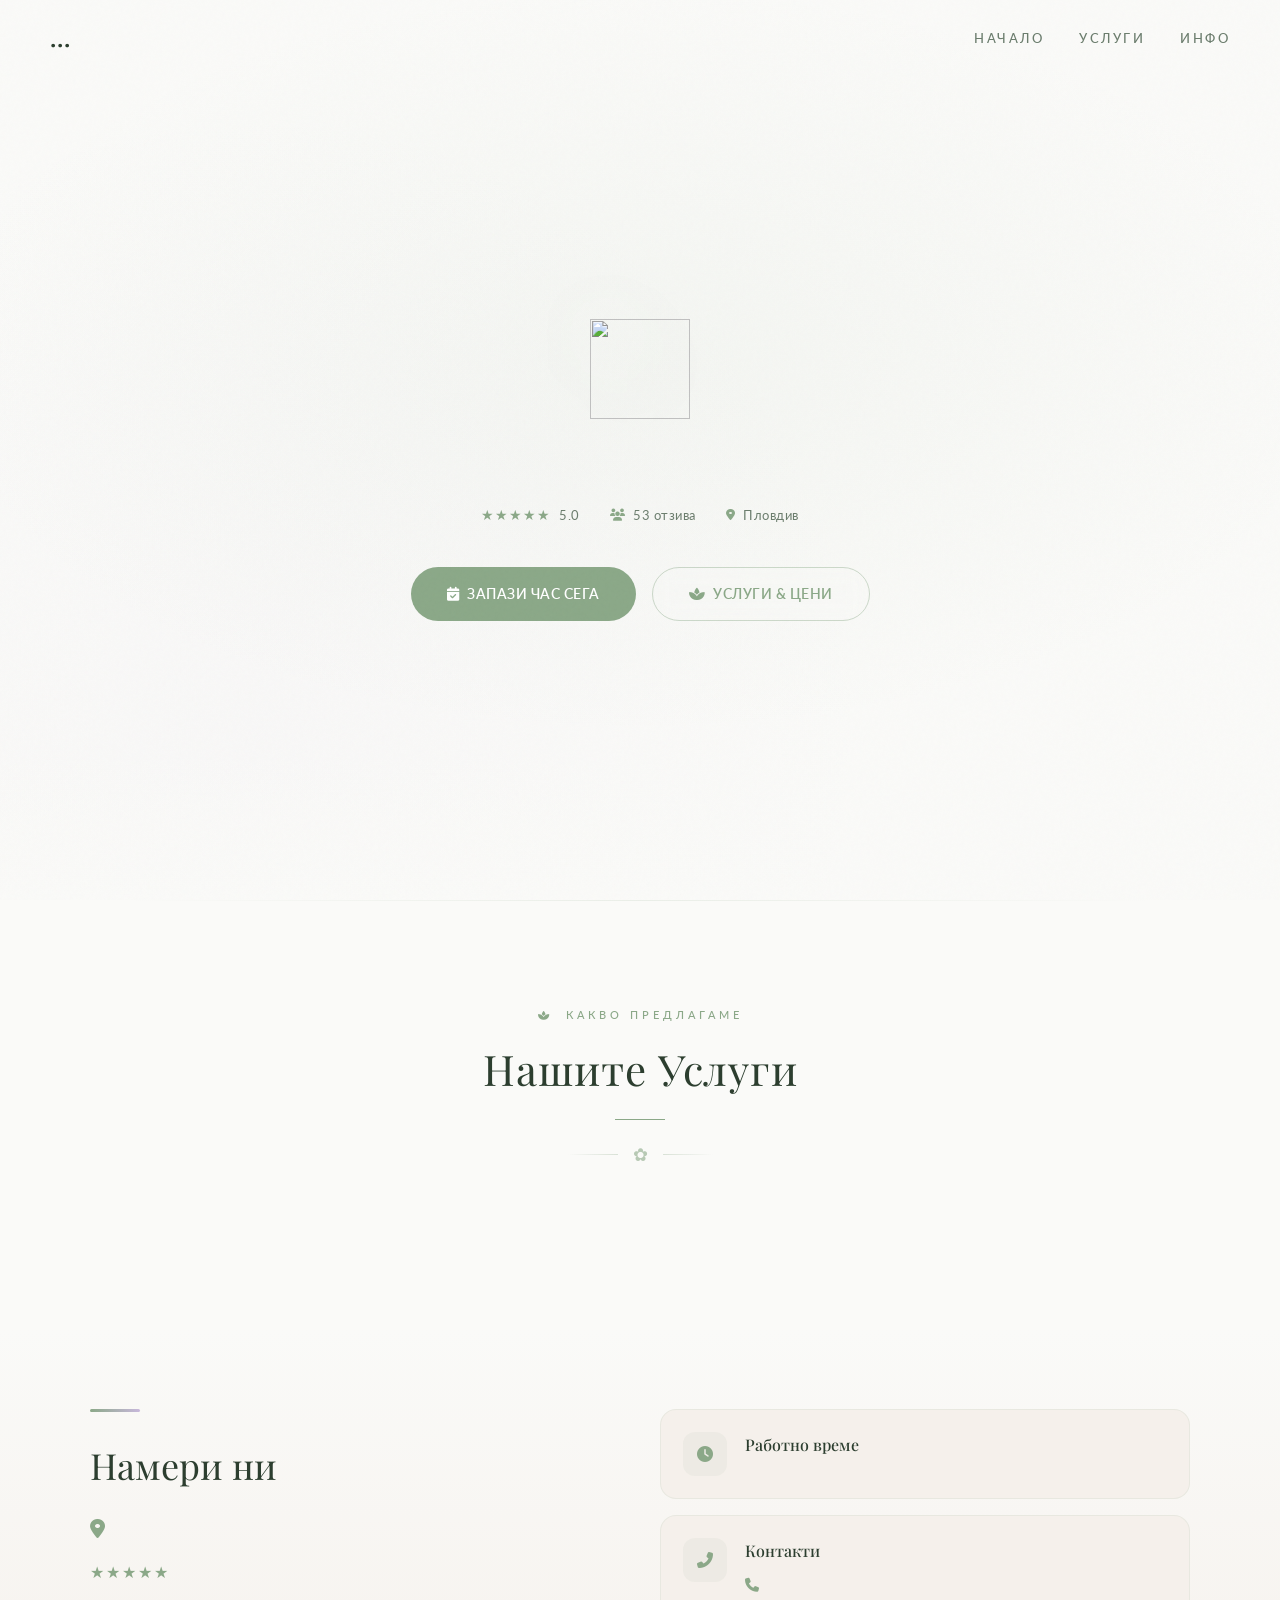
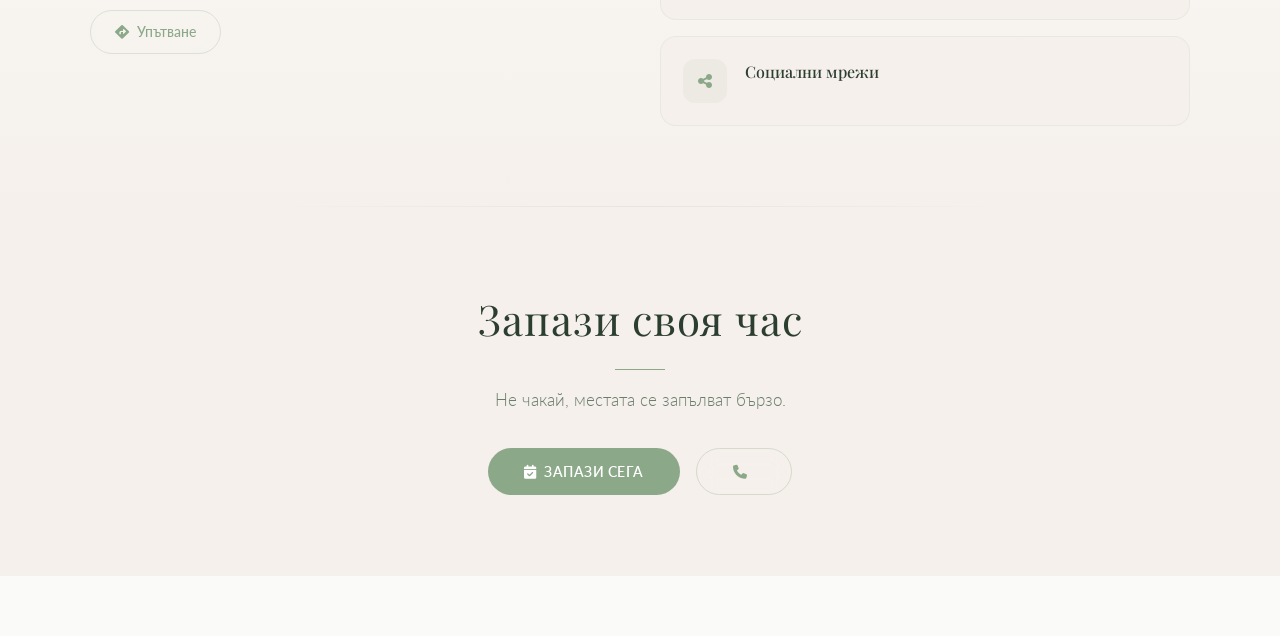
==== commit 0ba93f90: "feat: light elegant SPA theme redesign with therapist/pressure booking - Transform entire site from " ====
--- a/public/index.html
+++ b/public/index.html
@@ -33,13 +33,13 @@
     <meta name="twitter:description" id="twDescription" content="">
 
     <!-- Theme Color -->
-    <meta name="theme-color" content="#0F0F1A">
+    <meta name="theme-color" content="#FAFAF8">
 
     <!-- Google Fonts -->
     <link rel="preconnect" href="https://fonts.googleapis.com">
     <link rel="preconnect" href="https://fonts.gstatic.com" crossorigin>
-    <link rel="preload" as="style" href="https://fonts.googleapis.com/css2?family=Cormorant+Garamond:wght@300;400;500;600;700&family=Inter:wght@300;400;500;600;700&display=swap" onload="this.onload=null;this.rel='stylesheet'">
-    <noscript><link rel="stylesheet" href="https://fonts.googleapis.com/css2?family=Cormorant+Garamond:wght@300;400;500;600;700&family=Inter:wght@300;400;500;600;700&display=swap"></noscript>
+    <link rel="preload" as="style" href="https://fonts.googleapis.com/css2?family=Playfair+Display:wght@400;500;600;700&family=Lato:wght@300;400;700&display=swap" onload="this.onload=null;this.rel='stylesheet'">
+    <noscript><link rel="stylesheet" href="https://fonts.googleapis.com/css2?family=Playfair+Display:wght@400;500;600;700&family=Lato:wght@300;400;700&display=swap"></noscript>
 
     <!-- Critical CSS (cache-bust) -->
     <link rel="stylesheet" href="style.css?v=20260221d">
@@ -166,6 +166,12 @@
                     </div>
                     <input type="email" id="clientEmail" placeholder="Email (незадължително)">
                     <small style="color: #666; display: block; margin-bottom: 15px; font-size: 12px;">За получаване на потвърждение и напомняне</small>
+                    <select id="therapistSelect" style="display:none;">
+                        <option value="">Без предпочитание за терапевт</option>
+                    </select>
+                    <select id="pressureSelect" style="display:none;">
+                        <option value="">Натиск на масаж (незадължително)</option>
+                    </select>
                     <button class="btn" id="submitBtn" onclick="submitBooking()" style="width: 100%; justify-content: center;">
                         <span class="btn-text"><i class="fas fa-paper-plane"></i> Изпрати заявка</span>
                         <span class="btn-loading" style="display: none;"><i class="fas fa-spinner fa-spin"></i> Изпращане...</span>
@@ -297,7 +303,7 @@
         }
         .auto-refresh-note {
             display: flex; align-items: center; justify-content: center;
-            gap: 10px; color: #5A6B5C; font-size: 13px; margin: 15px 0;
+            gap: 10px; color: #6B7D6D; font-size: 13px; margin: 15px 0;
         }
         .spinner {
             width: 14px; height: 14px;
@@ -420,8 +426,8 @@
                 document.getElementById('heroCity').textContent = cfg.business.address.city;
 
                 // Hero background
-                document.querySelector('.hero').style.background = 
-                    'linear-gradient(rgba(107,138,104,0.55), rgba(200,184,219,0.45)), url(\'' + cfg.theme.heroImage + '\')';
+                document.querySelector('.hero').style.background =
+                    'linear-gradient(rgba(250,250,248,0.7), rgba(245,240,235,0.8)), url(\'' + cfg.theme.heroImage + '\')';
                 document.querySelector('.hero').style.backgroundSize = 'cover';
                 document.querySelector('.hero').style.backgroundPosition = 'center';
 
@@ -443,6 +449,7 @@
                         '</div>' +
                         '<div class="service-body">' +
                             '<h3>' + svc.name + '</h3>' +
+                            '<p class="service-desc">' + svc.description + '</p>' +
                             '<div class="service-footer">' +
                                 '<span class="price">' + svc.price + ' ' + cfg.booking.currency + '</span>' +
                                 '<button class="book-btn"><i class="fas fa-calendar-check"></i> Запази</button>' +
@@ -502,6 +509,34 @@
 
                 // Setup inline phone validation
                 setupPhoneValidation();
+
+                // Therapist selection
+                if (cfg.booking.therapists && cfg.booking.therapists.length > 0) {
+                    const therapistSelect = document.getElementById('therapistSelect');
+                    therapistSelect.style.display = 'block';
+                    therapistSelect.innerHTML = '<option value="">Без предпочитание за терапевт</option>';
+                    cfg.booking.therapists.forEach(function(t) {
+                        if (t !== 'Без предпочитание') {
+                            const opt = document.createElement('option');
+                            opt.value = t;
+                            opt.textContent = t;
+                            therapistSelect.appendChild(opt);
+                        }
+                    });
+                }
+
+                // Massage pressure selection
+                if (cfg.booking.massagePressure && cfg.booking.massagePressure.length > 0) {
+                    const pressureSelect = document.getElementById('pressureSelect');
+                    pressureSelect.style.display = 'block';
+                    pressureSelect.innerHTML = '<option value="">Натиск на масаж (незадължително)</option>';
+                    cfg.booking.massagePressure.forEach(function(p) {
+                        const opt = document.createElement('option');
+                        opt.value = p;
+                        opt.textContent = p;
+                        pressureSelect.appendChild(opt);
+                    });
+                }
 
             } catch (e) {
                 console.error('Failed to load config:', e);
@@ -535,17 +570,29 @@
         }
 
         // ========== Toast Notifications ==========
-        function showToast(message, type = 'success') {
-            const icons = { success: '✓', error: '✗', info: 'ℹ' };
-            const toast = document.createElement('div');
+        function showToast(message, type) {
+            type = type || 'success';
+            var icons = { success: '✓', error: '✗', info: 'ℹ', warning: '⚠' };
+            var toast = document.createElement('div');
             toast.className = 'toast toast-' + type;
-            toast.innerHTML = '<div class="toast-icon">' + (icons[type] || icons.info) + '</div><span>' + message + '</span>';
+            var iconEl = document.createElement('div');
+            iconEl.className = 'toast-icon';
+            iconEl.textContent = icons[type] || icons.info;
+            var textEl = document.createElement('span');
+            textEl.textContent = message;
+            var closeBtn = document.createElement('button');
+            closeBtn.className = 'toast-close';
+            closeBtn.textContent = '×';
+            closeBtn.onclick = function() { toast.remove(); };
+            toast.appendChild(iconEl);
+            toast.appendChild(textEl);
+            toast.appendChild(closeBtn);
             document.body.appendChild(toast);
-            setTimeout(() => toast.classList.add('show'), 50);
-            setTimeout(() => {
+            setTimeout(function() { toast.classList.add('show'); }, 50);
+            setTimeout(function() {
                 toast.classList.remove('show');
-                setTimeout(() => toast.remove(), 300);
-            }, 3000);
+                setTimeout(function() { toast.remove(); }, 300);
+            }, 3500);
         }
 
         // ========== Progress Indicator ==========
@@ -636,6 +683,8 @@
             document.getElementById("blockedMessage").style.display = "none";
             document.getElementById("submitBtn").style.display = "";
             document.getElementById("phoneError").style.display = "none";
+            document.getElementById('therapistSelect').selectedIndex = 0;
+            document.getElementById('pressureSelect').selectedIndex = 0;
             selectedTime = null;
             updateProgress(1);
         }
@@ -813,7 +862,7 @@
                 const res = await fetch('/api/book', {
                     method: 'POST',
                     headers: { 'Content-Type': 'application/json' },
-                    body: JSON.stringify({ date, time: selectedTime, service: currentService, price, clientName: name, clientPhone: phone, clientEmail: email || null })
+                    body: JSON.stringify({ date, time: selectedTime, service: currentService, price, clientName: name, clientPhone: phone, clientEmail: email || null, therapist: document.getElementById('therapistSelect').value || null, massagePressure: document.getElementById('pressureSelect').value || null })
                 });
 
                 const data = await res.json();
--- a/public/style.css
+++ b/public/style.css
@@ -1,27 +1,27 @@
 /* ============================================ */
-/* Serenity Wellness & Spa — V2 "Noir Luxe"     */
-/* Deep Charcoal · Warm Gold · Dusty Rose · Cream */
+/* Serenity Wellness & Spa — V3 "Light Elegant" */
+/* Sage Green · Soft Lavender · Natural Tones   */
 /* ============================================ */
 
 /* --- Tokens --- */
 :root {
-    --bg-deep: #0F0F1A;
-    --bg-card: #1A1A2E;
-    --bg-elevated: #252540;
-    --gold: #D4A574;
-    --gold-light: #E8C9A8;
-    --rose: #C9A4A4;
-    --cream: #F5F0EB;
-    --text: #E8E4DF;
-    --text-dim: #9A958F;
-    --text-heading: #FFFFFF;
+    --bg-deep: #FAFAF8;
+    --bg-card: #FFFFFF;
+    --bg-elevated: #F5F0EB;
+    --gold: #8BA888;
+    --gold-light: #7a9477;
+    --rose: #C8B8DB;
+    --cream: #2C3E2F;
+    --text: #4A5D4C;
+    --text-dim: #6B7D6D;
+    --text-heading: #2C3E2F;
     --radius: 16px;
     --radius-lg: 24px;
     --transition: 0.4s cubic-bezier(0.23, 1, 0.32, 1);
-    --shadow: 0 8px 40px rgba(0, 0, 0, 0.3);
-    --shadow-glow: 0 0 60px rgba(212, 165, 116, 0.1);
-    --font-display: 'Cormorant Garamond', 'Playfair Display', Georgia, serif;
-    --font-body: 'Inter', 'Lato', -apple-system, sans-serif;
+    --shadow: 0 8px 40px rgba(139, 168, 136, 0.12);
+    --shadow-glow: 0 0 60px rgba(139, 168, 136, 0.08);
+    --font-display: 'Playfair Display', 'Cormorant Garamond', Georgia, serif;
+    --font-body: 'Lato', 'Inter', -apple-system, sans-serif;
 }
 
 /* --- Reset --- */
@@ -49,6 +49,10 @@
 ::-webkit-scrollbar { width: 6px; }
 ::-webkit-scrollbar-track { background: var(--bg-deep); }
 ::-webkit-scrollbar-thumb { background: var(--gold); border-radius: 3px; }
+* {
+    scrollbar-width: thin;
+    scrollbar-color: var(--gold) var(--bg-deep);
+}
 
 /* ========== HEADER ========== */
 header {
@@ -66,12 +70,12 @@
 }
 
 header.scrolled {
-    background: rgba(15, 15, 26, 0.92);
+    background: rgba(250, 250, 248, 0.95);
     backdrop-filter: blur(20px);
     -webkit-backdrop-filter: blur(20px);
     padding: 12px 50px;
-    border-bottom: 1px solid rgba(212, 165, 116, 0.08);
-    box-shadow: 0 4px 30px rgba(0, 0, 0, 0.3);
+    border-bottom: 1px solid rgba(139, 168, 136, 0.12);
+    box-shadow: 0 4px 30px rgba(139, 168, 136, 0.1);
 }
 
 .logo {
@@ -141,8 +145,8 @@
     position: absolute;
     inset: 0;
     background:
-        radial-gradient(ellipse 80% 60% at 50% 40%, rgba(212, 165, 116, 0.06) 0%, transparent 70%),
-        radial-gradient(circle at 20% 80%, rgba(201, 164, 164, 0.04) 0%, transparent 50%);
+        radial-gradient(ellipse 80% 60% at 50% 40%, rgba(139, 168, 136, 0.06) 0%, transparent 70%),
+        radial-gradient(circle at 20% 80%, rgba(200, 184, 219, 0.04) 0%, transparent 50%);
     pointer-events: none;
 }
 
@@ -161,7 +165,7 @@
     width: 100px;
     height: 100px;
     object-fit: contain;
-    filter: drop-shadow(0 0 40px rgba(212, 165, 116, 0.2));
+    filter: drop-shadow(0 0 40px rgba(139, 168, 136, 0.15));
     margin-bottom: 30px;
 }
 
@@ -221,7 +225,7 @@
     gap: 8px;
     padding: 15px 36px;
     background: var(--gold);
-    color: var(--bg-deep);
+    color: #FFFFFF;
     border: none;
     border-radius: 50px;
     font-size: 14px;
@@ -236,19 +240,19 @@
 .btn:hover {
     background: var(--gold-light);
     transform: translateY(-2px);
-    box-shadow: 0 12px 35px rgba(212, 165, 116, 0.25);
-    color: var(--bg-deep);
+    box-shadow: 0 12px 35px rgba(139, 168, 136, 0.25);
+    color: #FFFFFF;
 }
 
 .btn-outline {
     background: transparent;
-    border: 1.5px solid rgba(212, 165, 116, 0.4);
+    border: 1.5px solid rgba(139, 168, 136, 0.4);
     color: var(--gold);
     backdrop-filter: blur(10px);
 }
 
 .btn-outline:hover {
-    background: rgba(212, 165, 116, 0.1);
+    background: rgba(139, 168, 136, 0.08);
     border-color: var(--gold);
     color: var(--gold-light);
 }
@@ -256,7 +260,7 @@
 .btn-secondary {
     background: var(--bg-elevated);
     color: var(--text);
-    border: 1px solid rgba(255, 255, 255, 0.06);
+    border: 1px solid rgba(139, 168, 136, 0.12);
 }
 .btn-secondary:hover {
     background: var(--bg-card);
@@ -310,7 +314,7 @@
     transform: translateX(-50%);
     width: 80%;
     height: 1px;
-    background: linear-gradient(90deg, transparent, rgba(212, 165, 116, 0.15), transparent);
+    background: linear-gradient(90deg, transparent, rgba(139, 168, 136, 0.15), transparent);
 }
 
 .services-header {
@@ -329,10 +333,10 @@
 .title-decoration .line {
     width: 50px;
     height: 1px;
-    background: linear-gradient(90deg, transparent, rgba(212, 165, 116, 0.3));
+    background: linear-gradient(90deg, transparent, rgba(139, 168, 136, 0.3));
 }
 .title-decoration .line:last-child {
-    background: linear-gradient(90deg, rgba(212, 165, 116, 0.3), transparent);
+    background: linear-gradient(90deg, rgba(139, 168, 136, 0.3), transparent);
 }
 
 .title-decoration .flower-icon {
@@ -352,8 +356,9 @@
 
 /* Service Card */
 .service-card {
-    background: var(--bg-card);
-    border: 1px solid rgba(255, 255, 255, 0.04);
+    background: rgba(255, 255, 255, 0.7);
+    backdrop-filter: blur(10px);
+    border: 1px solid rgba(139, 168, 136, 0.12);
     border-radius: var(--radius-lg);
     overflow: hidden;
     cursor: pointer;
@@ -365,13 +370,13 @@
 
 .service-card:hover {
     transform: translateY(-5px);
-    border-color: rgba(212, 165, 116, 0.15);
+    border-color: rgba(139, 168, 136, 0.25);
     box-shadow: var(--shadow), var(--shadow-glow);
 }
 
 .service-card.featured {
-    border-color: rgba(212, 165, 116, 0.2);
-    box-shadow: 0 0 0 1px rgba(212, 165, 116, 0.1);
+    border-color: rgba(139, 168, 136, 0.2);
+    box-shadow: 0 0 0 1px rgba(139, 168, 136, 0.1);
 }
 
 /* Image wrapper */
@@ -384,7 +389,7 @@
 .service-img-overlay {
     position: absolute;
     inset: 0;
-    background: linear-gradient(180deg, transparent 30%, rgba(15, 15, 26, 0.6) 100%);
+    background: linear-gradient(180deg, transparent 30%, rgba(250, 250, 248, 0.4) 100%);
     pointer-events: none;
     transition: opacity 0.4s;
 }
@@ -417,8 +422,8 @@
     font-size: 0.7rem;
     letter-spacing: 1px;
     text-transform: uppercase;
-    background: rgba(212, 165, 116, 0.9);
-    color: var(--bg-deep);
+    background: rgba(139, 168, 136, 0.9);
+    color: #FFFFFF;
     font-weight: 700;
 }
 .featured-badge i { font-size: 0.65rem; }
@@ -433,9 +438,9 @@
     align-items: center;
     gap: 5px;
     font-size: 0.75rem;
-    color: var(--cream);
+    color: #FFFFFF;
     font-weight: 500;
-    background: rgba(15, 15, 26, 0.7);
+    background: rgba(44, 62, 47, 0.7);
     backdrop-filter: blur(8px);
     padding: 5px 12px;
     border-radius: 16px;
@@ -476,7 +481,7 @@
     align-items: center;
     padding-top: 16px;
     margin-top: auto;
-    border-top: 1px solid rgba(255, 255, 255, 0.05);
+    border-top: 1px solid rgba(139, 168, 136, 0.12);
 }
 
 .service-card .price {
@@ -488,7 +493,7 @@
 
 .book-btn {
     background: transparent;
-    border: 1.5px solid rgba(212, 165, 116, 0.3);
+    border: 1.5px solid rgba(139, 168, 136, 0.3);
     color: var(--gold);
     padding: 9px 20px;
     cursor: pointer;
@@ -507,16 +512,16 @@
 .service-card:hover .book-btn,
 .book-btn:hover {
     background: var(--gold);
-    color: var(--bg-deep);
+    color: #FFFFFF;
     border-color: var(--gold);
     transform: translateY(-1px);
-    box-shadow: 0 4px 15px rgba(212, 165, 116, 0.2);
+    box-shadow: 0 4px 15px rgba(139, 168, 136, 0.2);
 }
 
 /* ========== INFO SECTION ========== */
 .info-section {
     padding: 80px 50px;
-    background: linear-gradient(180deg, var(--bg-deep) 0%, var(--bg-card) 100%);
+    background: linear-gradient(180deg, var(--bg-deep) 0%, var(--bg-elevated) 100%);
     position: relative;
 }
 
@@ -593,13 +598,13 @@
     font-size: 14px;
     font-weight: 500;
     padding: 10px 24px;
-    border: 1px solid rgba(212, 165, 116, 0.25);
+    border: 1px solid rgba(139, 168, 136, 0.25);
     border-radius: 30px;
     transition: all 0.3s;
 }
 
 .directions-btn:hover {
-    background: rgba(212, 165, 116, 0.08);
+    background: rgba(139, 168, 136, 0.08);
     border-color: var(--gold);
 }
 
@@ -616,20 +621,20 @@
     padding: 22px;
     background: var(--bg-elevated);
     border-radius: var(--radius);
-    border: 1px solid rgba(255, 255, 255, 0.04);
+    border: 1px solid rgba(139, 168, 136, 0.12);
     transition: all 0.3s;
 }
 
 .info-card:hover {
-    border-color: rgba(212, 165, 116, 0.1);
-    box-shadow: 0 4px 20px rgba(0, 0, 0, 0.2);
+    border-color: rgba(139, 168, 136, 0.2);
+    box-shadow: 0 4px 20px rgba(139, 168, 136, 0.1);
 }
 
 .info-card-icon {
     width: 44px;
     height: 44px;
     border-radius: 12px;
-    background: rgba(212, 165, 116, 0.08);
+    background: rgba(139, 168, 136, 0.08);
     display: flex;
     align-items: center;
     justify-content: center;
@@ -679,8 +684,8 @@
     width: 38px;
     height: 38px;
     border-radius: 10px;
-    background: rgba(212, 165, 116, 0.06);
-    border: 1px solid rgba(255, 255, 255, 0.04);
+    background: rgba(139, 168, 136, 0.06);
+    border: 1px solid rgba(139, 168, 136, 0.12);
     display: flex;
     align-items: center;
     justify-content: center;
@@ -690,16 +695,16 @@
 }
 
 .social-links a:hover {
-    background: rgba(212, 165, 116, 0.12);
+    background: rgba(139, 168, 136, 0.12);
     color: var(--gold);
-    border-color: rgba(212, 165, 116, 0.2);
+    border-color: rgba(139, 168, 136, 0.25);
     transform: translateY(-2px);
 }
 
 /* ========== CONTACT CTA ========== */
 .contact {
     padding: 80px 20px;
-    background: var(--bg-card);
+    background: var(--bg-elevated);
     text-align: center;
     position: relative;
 }
@@ -712,7 +717,7 @@
     transform: translateX(-50%);
     width: 60%;
     height: 1px;
-    background: linear-gradient(90deg, transparent, rgba(212, 165, 116, 0.12), transparent);
+    background: linear-gradient(90deg, transparent, rgba(139, 168, 136, 0.15), transparent);
 }
 
 .contact p {
@@ -723,11 +728,11 @@
 }
 
 .contact .btn-outline {
-    border-color: rgba(212, 165, 116, 0.3);
+    border-color: rgba(139, 168, 136, 0.3);
     color: var(--gold);
 }
 .contact .btn-outline:hover {
-    background: rgba(212, 165, 116, 0.1);
+    background: rgba(139, 168, 136, 0.08);
     border-color: var(--gold);
 }
 
@@ -736,7 +741,7 @@
     padding: 30px 20px;
     text-align: center;
     background: var(--bg-deep);
-    border-top: 1px solid rgba(255, 255, 255, 0.03);
+    border-top: 1px solid rgba(139, 168, 136, 0.1);
 }
 
 footer p {
@@ -751,7 +756,7 @@
     position: fixed;
     inset: 0;
     z-index: 2000;
-    background: rgba(10, 10, 20, 0.85);
+    background: rgba(44, 62, 47, 0.4);
     backdrop-filter: blur(12px);
     -webkit-backdrop-filter: blur(12px);
     justify-content: center;
@@ -766,7 +771,7 @@
 
 .modal-content {
     background: var(--bg-card);
-    border: 1px solid rgba(255, 255, 255, 0.06);
+    border: 1px solid rgba(139, 168, 136, 0.15);
     border-radius: var(--radius-lg);
     padding: 40px;
     max-width: 500px;
@@ -774,7 +779,7 @@
     max-height: 90vh;
     overflow-y: auto;
     position: relative;
-    box-shadow: 0 25px 80px rgba(0, 0, 0, 0.5);
+    box-shadow: 0 25px 80px rgba(139, 168, 136, 0.15);
 }
 
 .modal-content h2 {
@@ -826,7 +831,7 @@
     height: 36px;
     border-radius: 50%;
     background: var(--bg-elevated);
-    border: 2px solid rgba(255, 255, 255, 0.06);
+    border: 2px solid rgba(139, 168, 136, 0.15);
     display: flex;
     align-items: center;
     justify-content: center;
@@ -839,11 +844,11 @@
 .progress-step.active .step-circle {
     background: var(--gold);
     border-color: var(--gold);
-    color: var(--bg-deep);
+    color: #FFFFFF;
 }
 
 .progress-step.completed .step-circle {
-    background: rgba(212, 165, 116, 0.15);
+    background: rgba(139, 168, 136, 0.15);
     border-color: var(--gold);
     color: var(--gold);
 }
@@ -860,7 +865,7 @@
 .progress-line {
     width: 50px;
     height: 2px;
-    background: rgba(255, 255, 255, 0.06);
+    background: rgba(139, 168, 136, 0.15);
     margin: 0 8px;
     margin-bottom: 20px;
     transition: background 0.3s;
@@ -899,7 +904,7 @@
 .date-btn {
     flex-shrink: 0;
     padding: 12px 16px;
-    border: 1px solid rgba(255, 255, 255, 0.06);
+    border: 1px solid rgba(139, 168, 136, 0.15);
     background: var(--bg-elevated);
     border-radius: 12px;
     cursor: pointer;
@@ -911,13 +916,13 @@
 }
 
 .date-btn:hover {
-    border-color: rgba(212, 165, 116, 0.2);
-    background: rgba(212, 165, 116, 0.05);
+    border-color: rgba(139, 168, 136, 0.25);
+    background: rgba(139, 168, 136, 0.05);
 }
 
 .date-btn.active {
     background: var(--gold);
-    color: var(--bg-deep);
+    color: #FFFFFF;
     border-color: var(--gold);
     font-weight: 600;
 }
@@ -955,7 +960,7 @@
 
 .slot-btn {
     padding: 10px;
-    border: 1px solid rgba(255, 255, 255, 0.06);
+    border: 1px solid rgba(139, 168, 136, 0.15);
     background: var(--bg-elevated);
     border-radius: 10px;
     cursor: pointer;
@@ -968,13 +973,13 @@
 }
 
 .slot-btn:hover {
-    border-color: rgba(212, 165, 116, 0.2);
-    background: rgba(212, 165, 116, 0.05);
+    border-color: rgba(139, 168, 136, 0.25);
+    background: rgba(139, 168, 136, 0.05);
 }
 
 .slot-btn.active {
     background: var(--gold);
-    color: var(--bg-deep);
+    color: #FFFFFF;
     border-color: var(--gold);
 }
 
@@ -996,7 +1001,7 @@
 #clientDetails input {
     width: 100%;
     padding: 14px 18px;
-    border: 1px solid rgba(255, 255, 255, 0.06);
+    border: 1px solid rgba(139, 168, 136, 0.2);
     background: var(--bg-elevated);
     color: var(--text);
     border-radius: 12px;
@@ -1009,7 +1014,8 @@
 #clientDetails input:focus {
     outline: none;
     border-color: var(--gold);
-    box-shadow: 0 0 0 3px rgba(212, 165, 116, 0.1);
+    box-shadow: 0 0 0 3px rgba(139, 168, 136, 0.1);
+    background-color: var(--bg-card);
 }
 
 #clientDetails input::placeholder { color: var(--text-dim); }
@@ -1021,7 +1027,7 @@
 
 .confirmation-box {
     background: var(--bg-elevated);
-    border: 1px solid rgba(255, 255, 255, 0.06);
+    border: 1px solid rgba(139, 168, 136, 0.15);
     border-radius: var(--radius);
     padding: 20px;
     margin: 20px 0;
@@ -1041,7 +1047,7 @@
     letter-spacing: 4px;
 }
 
-.success-box { border-color: rgba(212, 165, 116, 0.2); }
+.success-box { border-color: rgba(139, 168, 136, 0.25); }
 
 .success-note {
     color: var(--text-dim);
@@ -1061,12 +1067,97 @@
     display: flex;
     justify-content: space-between;
     padding: 8px 0;
-    border-bottom: 1px solid rgba(255, 255, 255, 0.03);
+    border-bottom: 1px solid rgba(139, 168, 136, 0.1);
 }
 
 .detail-row:last-child { border-bottom: none; }
 .detail-row .label { color: var(--text-dim); font-size: 13px; }
 .detail-row .value { color: var(--cream); font-weight: 500; font-size: 14px; }
+
+/* Service Description */
+.service-desc {
+    color: var(--text-dim);
+    font-size: 13px;
+    line-height: 1.6;
+    margin: 8px 0 0;
+    flex-grow: 1;
+}
+
+/* Toast Notifications */
+.toast {
+    position: fixed;
+    top: 20px;
+    right: 20px;
+    display: flex;
+    align-items: center;
+    gap: 12px;
+    min-width: 280px;
+    max-width: 400px;
+    padding: 14px 18px;
+    background: var(--bg-card);
+    border: 1px solid rgba(139, 168, 136, 0.15);
+    border-radius: 14px;
+    box-shadow: 0 8px 24px rgba(139, 168, 136, 0.15);
+    z-index: 3000;
+    transform: translateX(120%);
+    transition: transform 0.3s cubic-bezier(0.23, 1, 0.32, 1);
+    font-size: 14px;
+    color: var(--text);
+}
+.toast.show { transform: translateX(0); }
+.toast-icon {
+    width: 28px;
+    height: 28px;
+    border-radius: 50%;
+    display: flex;
+    align-items: center;
+    justify-content: center;
+    font-weight: bold;
+    font-size: 14px;
+    flex-shrink: 0;
+    color: #FFFFFF;
+}
+.toast-success .toast-icon { background: #00D68F; }
+.toast-error .toast-icon { background: #FF3D71; }
+.toast-info .toast-icon { background: #7EAAC8; }
+.toast-warning .toast-icon { background: #FFAB00; }
+.toast-close {
+    background: none;
+    border: none;
+    color: var(--text-dim);
+    font-size: 20px;
+    cursor: pointer;
+    padding: 0;
+    margin-left: auto;
+    transition: color 0.2s;
+}
+.toast-close:hover { color: var(--text); }
+
+/* Select dropdowns */
+#clientDetails select {
+    width: 100%;
+    padding: 14px 18px;
+    border: 1px solid rgba(139, 168, 136, 0.2);
+    background: var(--bg-elevated);
+    color: var(--text);
+    border-radius: 12px;
+    font-size: 15px;
+    margin-bottom: 12px;
+    transition: all 0.3s;
+    font-family: var(--font-body);
+    appearance: none;
+    -webkit-appearance: none;
+    background-image: url("data:image/svg+xml,%3Csvg xmlns='http://www.w3.org/2000/svg' width='12' height='12' viewBox='0 0 12 12'%3E%3Cpath fill='%236B7D6D' d='M6 8L1 3h10z'/%3E%3C/svg%3E");
+    background-repeat: no-repeat;
+    background-position: right 16px center;
+    cursor: pointer;
+}
+#clientDetails select:focus {
+    outline: none;
+    border-color: var(--gold);
+    box-shadow: 0 0 0 3px rgba(139, 168, 136, 0.1);
+    background-color: var(--bg-card);
+}
 
 /* ========== TABLET ========== */
 @media (max-width: 1024px) {
@@ -1091,7 +1182,7 @@
         width: 280px;
         height: 100vh;
         background: var(--bg-card);
-        border-left: 1px solid rgba(255, 255, 255, 0.04);
+        border-left: 1px solid rgba(139, 168, 136, 0.12);
         display: flex;
         align-items: center;
         justify-content: center;
--- a/public/animations.css
+++ b/public/animations.css
@@ -1,4 +1,4 @@
-/* V2 Noir Luxe — Animations */
+/* Light Elegant SPA — Animations */
 
 /* Subtle float for decorative elements */
 @keyframes floatFlower {
@@ -19,7 +19,7 @@
     inset: 0;
     pointer-events: none;
     z-index: 9999;
-    opacity: 0.015;
+    opacity: 0.02;
     background-image: url("data:image/svg+xml,%3Csvg viewBox='0 0 256 256' xmlns='http://www.w3.org/2000/svg'%3E%3Cfilter id='n'%3E%3CfeTurbulence type='fractalNoise' baseFrequency='0.9' numOctaves='4' stitchTiles='stitch'/%3E%3C/filter%3E%3Crect width='100%25' height='100%25' filter='url(%23n)'/%3E%3C/svg%3E");
 }
 
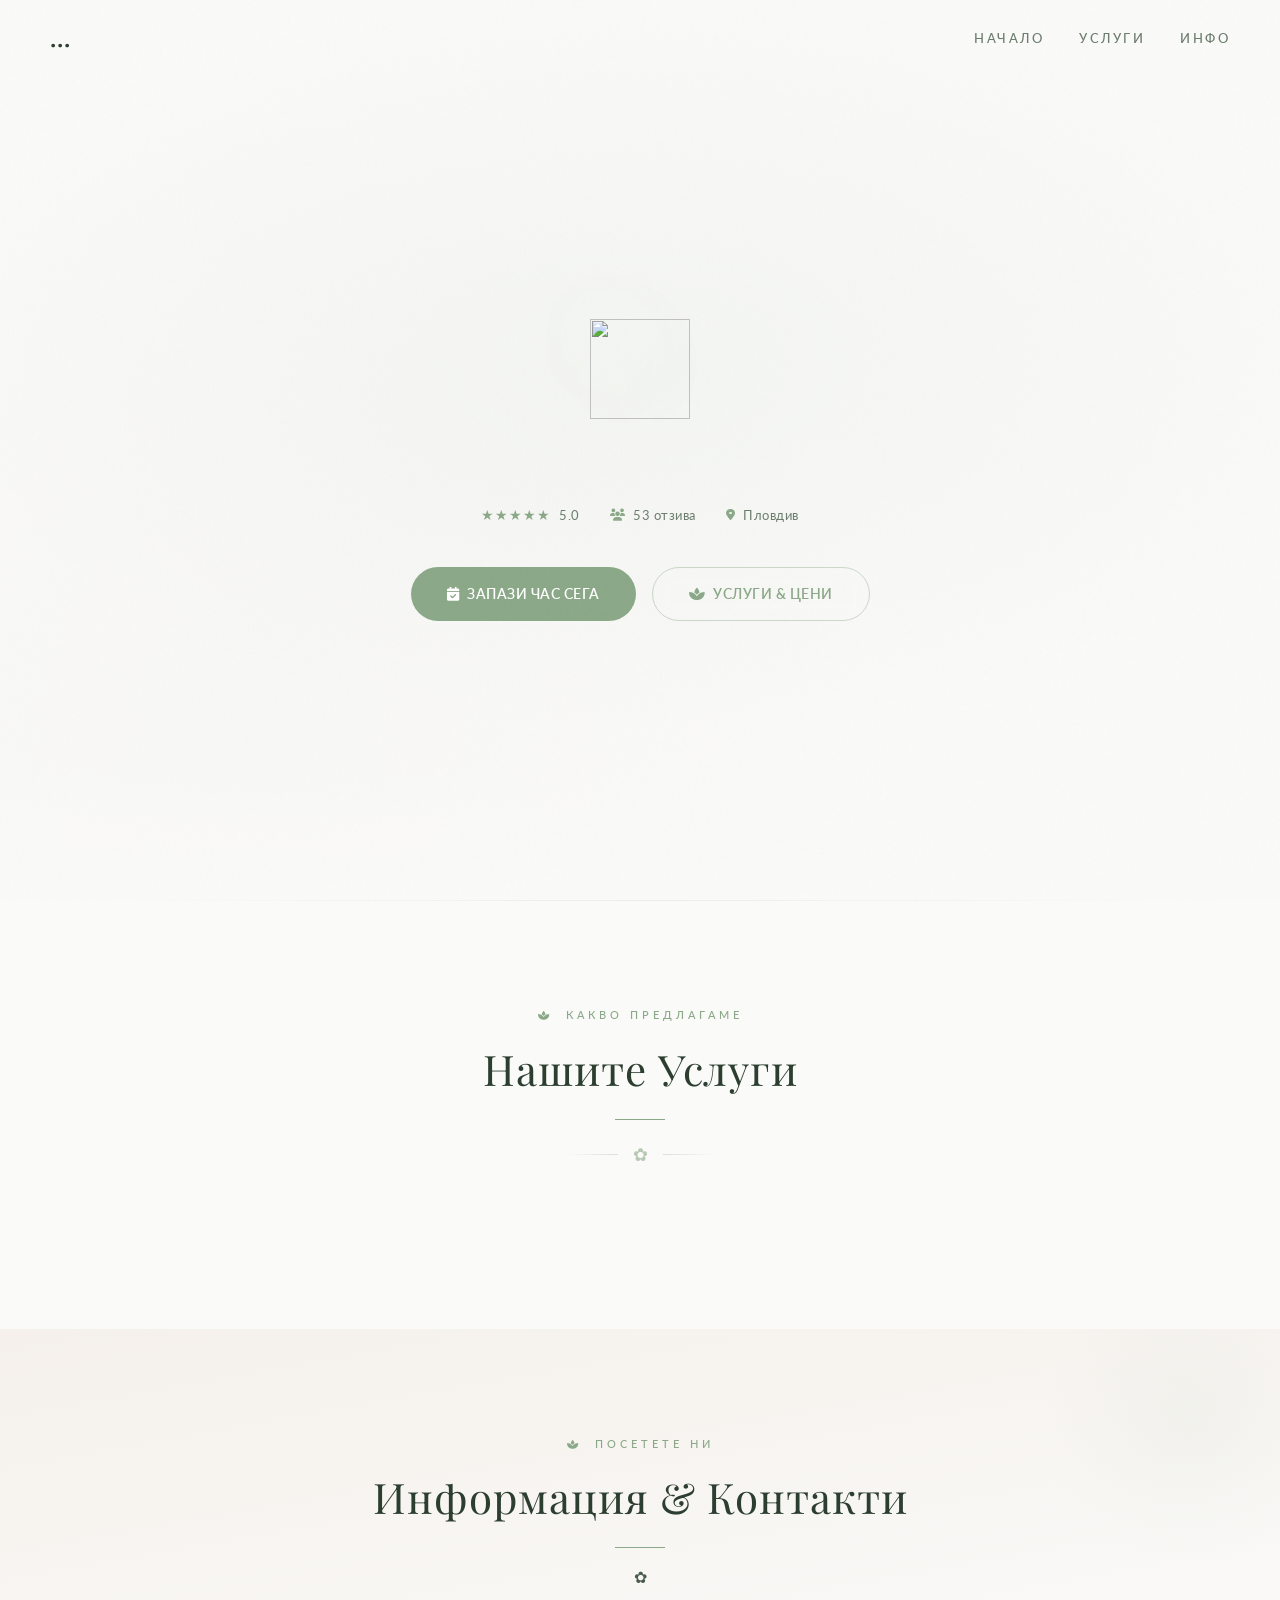
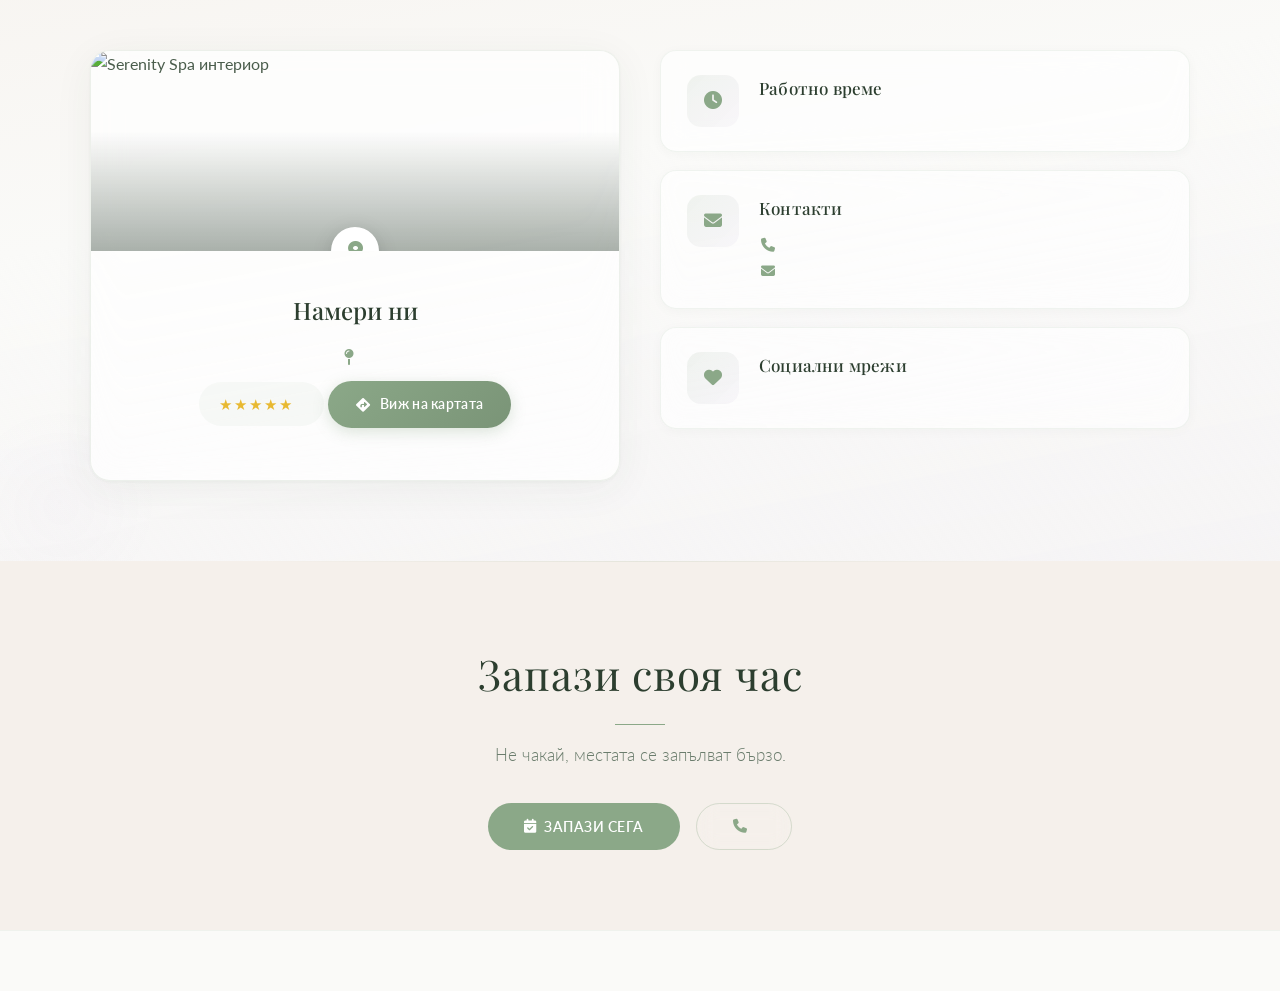
==== commit f6bac66a: "style: premium info section redesign - Add section header with label and ornament - Glassmorphism lo" ====
--- a/public/index.html
+++ b/public/index.html
@@ -223,29 +223,43 @@
 
     <!-- Info Section -->
     <section id="info" class="info-section">
+        <div class="info-section-header" data-aos="fade-up">
+            <div class="section-label"><i class="fas fa-spa"></i> Посетете ни</div>
+            <h2 class="section-title">Информация & Контакти</h2>
+            <div class="section-ornament">✿</div>
+        </div>
         <div class="info-container">
-            <div class="info-main" data-aos="fade-right">
-                <div class="spa-accent-line"></div>
-                <div class="info-main-content">
-                    <h2>Намери ни</h2>
-                    <div class="location-display">
-                        <i class="fas fa-map-marker-alt"></i>
-                        <div>
-                            <span class="district-name" id="infoDistrict"></span>
-                            <span class="street-name" id="infoStreet"></span>
+            <div class="info-location-card" data-aos="fade-right">
+                <div class="info-location-map">
+                    <img src="https://images.unsplash.com/photo-1600334129128-685c5582fd35?w=800&q=80&fit=crop" alt="Serenity Spa интериор" class="info-location-img">
+                    <div class="info-location-overlay">
+                        <div class="info-location-badge">
+                            <i class="fas fa-map-marker-alt"></i>
                         </div>
                     </div>
-                    <div class="rating-display">
-                        <div class="stars">★★★★★</div>
-                        <span id="infoRating"></span>
+                </div>
+                <div class="info-location-body">
+                    <h3>Намери ни</h3>
+                    <div class="info-location-address">
+                        <div class="info-location-detail">
+                            <i class="fas fa-map-pin"></i>
+                            <div>
+                                <span class="district-name" id="infoDistrict"></span>
+                                <span class="street-name" id="infoStreet"></span>
+                            </div>
+                        </div>
+                    </div>
+                    <div class="info-location-rating">
+                        <div class="info-rating-stars">★★★★★</div>
+                        <span class="info-rating-text" id="infoRating"></span>
                     </div>
                     <a id="infoDirections" href="#" target="_blank" class="directions-btn">
-                        <i class="fas fa-directions"></i> Упътване
+                        <i class="fas fa-directions"></i> Виж на картата
                     </a>
                 </div>
             </div>
 
-            <div class="info-cards" data-aos="fade-left">
+            <div class="info-details" data-aos="fade-left">
                 <div class="info-card">
                     <div class="info-card-icon"><i class="fas fa-clock"></i></div>
                     <div class="info-card-content">
@@ -254,16 +268,19 @@
                     </div>
                 </div>
                 <div class="info-card">
-                    <div class="info-card-icon"><i class="fas fa-phone-alt"></i></div>
+                    <div class="info-card-icon"><i class="fas fa-envelope"></i></div>
                     <div class="info-card-content">
                         <h4>Контакти</h4>
                         <a id="infoPhone" href="#" class="contact-link">
                             <i class="fas fa-phone"></i> <span id="infoPhoneDisplay"></span>
                         </a>
+                        <a id="infoEmail" href="#" class="contact-link contact-link-email">
+                            <i class="fas fa-envelope"></i> <span id="infoEmailDisplay"></span>
+                        </a>
                     </div>
                 </div>
                 <div class="info-card">
-                    <div class="info-card-icon"><i class="fas fa-share-alt"></i></div>
+                    <div class="info-card-icon"><i class="fas fa-heart"></i></div>
                     <div class="info-card-content">
                         <h4>Социални мрежи</h4>
                         <div class="social-links" id="infoSocial"></div>
@@ -472,16 +489,23 @@
                 
                 cfg.workHours.display.forEach(h => {
                     const row = document.createElement('div');
-                    const isToday = h.days.includes(todayShort) || 
+                    const isToday = h.days.includes(todayShort) ||
                         (todayShort === 'Пон' && h.days.includes('Пон')) ||
                         (todayShort === 'Съб' && h.days.includes('Събота')) ||
                         (todayShort === 'Нед' && h.days.includes('Неделя'));
-                    
-                    row.className = 'hour-row' + 
-                        (h.closed ? ' closed' : '') + 
+
+                    row.className = 'hours-row' +
+                        (h.closed ? ' closed' : '') +
                         (h.break ? ' break' : '') +
                         (isToday ? ' today' : '');
-                    row.innerHTML = '<span>' + h.days + (isToday ? ' 📍' : '') + '</span><span class="hour-time">' + h.hours + '</span>';
+                    const daySpan = document.createElement('span');
+                    daySpan.className = 'hours-day';
+                    daySpan.textContent = h.days + (isToday ? ' 📍' : '');
+                    const timeSpan = document.createElement('span');
+                    timeSpan.className = 'hours-time';
+                    timeSpan.textContent = h.hours;
+                    row.appendChild(daySpan);
+                    row.appendChild(timeSpan);
                     hoursList.appendChild(row);
                 });
 
@@ -491,6 +515,12 @@
                 document.getElementById('ctaPhone').href = 'tel:' + cfg.business.phone;
                 document.getElementById('ctaPhoneDisplay').textContent = cfg.business.phoneDisplay;
                 document.getElementById('rejectedPhone').href = 'tel:' + cfg.business.phone;
+
+                // Email
+                if (cfg.business.email) {
+                    document.getElementById('infoEmail').href = 'mailto:' + cfg.business.email;
+                    document.getElementById('infoEmailDisplay').textContent = cfg.business.email;
+                }
 
                 // Social
                 const socialEl = document.getElementById('infoSocial');
--- a/public/style.css
+++ b/public/style.css
@@ -520,9 +520,41 @@
 
 /* ========== INFO SECTION ========== */
 .info-section {
-    padding: 80px 50px;
-    background: linear-gradient(180deg, var(--bg-deep) 0%, var(--bg-elevated) 100%);
+    padding: 100px 50px 80px;
+    background: linear-gradient(170deg, var(--bg-elevated) 0%, var(--bg-deep) 50%, rgba(200, 184, 219, 0.08) 100%);
     position: relative;
+    overflow: hidden;
+}
+
+.info-section::before {
+    content: '';
+    position: absolute;
+    top: -60px;
+    right: -60px;
+    width: 300px;
+    height: 300px;
+    background: radial-gradient(circle, rgba(139, 168, 136, 0.06) 0%, transparent 70%);
+    border-radius: 50%;
+    pointer-events: none;
+}
+
+.info-section::after {
+    content: '';
+    position: absolute;
+    bottom: -40px;
+    left: -40px;
+    width: 200px;
+    height: 200px;
+    background: radial-gradient(circle, rgba(200, 184, 219, 0.06) 0%, transparent 70%);
+    border-radius: 50%;
+    pointer-events: none;
+}
+
+.info-section-header {
+    text-align: center;
+    margin-bottom: 60px;
+    position: relative;
+    z-index: 1;
 }
 
 .info-container {
@@ -532,173 +564,308 @@
     grid-template-columns: 1fr 1fr;
     gap: 40px;
     align-items: start;
-}
-
-.info-main {
     position: relative;
-}
-
-.spa-accent-line {
-    width: 50px;
-    height: 3px;
-    background: linear-gradient(90deg, var(--gold), var(--rose));
-    border-radius: 2px;
-    margin-bottom: 25px;
-}
-
-.info-main h2 {
-    font-family: var(--font-display);
-    font-size: 36px;
-    color: var(--text-heading);
-    margin-bottom: 25px;
-    font-weight: 400;
-}
-
-.location-display {
-    display: flex;
-    align-items: center;
-    gap: 15px;
-    margin-bottom: 20px;
-    color: var(--text);
-}
-
-.location-display i {
+    z-index: 1;
+}
+
+/* Location Card - Premium glassmorphism */
+.info-location-card {
+    background: rgba(255, 255, 255, 0.7);
+    backdrop-filter: blur(16px);
+    -webkit-backdrop-filter: blur(16px);
+    border-radius: 20px;
+    border: 1px solid rgba(139, 168, 136, 0.15);
+    overflow: hidden;
+    box-shadow: 0 8px 40px rgba(44, 62, 47, 0.06), 0 1px 3px rgba(139, 168, 136, 0.08);
+    transition: all 0.4s ease;
+}
+
+.info-location-card:hover {
+    box-shadow: 0 12px 50px rgba(44, 62, 47, 0.1), 0 1px 3px rgba(139, 168, 136, 0.12);
+    transform: translateY(-4px);
+}
+
+.info-location-map {
+    position: relative;
+    height: 200px;
+    overflow: hidden;
+}
+
+.info-location-img {
+    width: 100%;
+    height: 100%;
+    object-fit: cover;
+    transition: transform 0.6s ease;
+}
+
+.info-location-card:hover .info-location-img {
+    transform: scale(1.05);
+}
+
+.info-location-overlay {
+    position: absolute;
+    inset: 0;
+    background: linear-gradient(180deg, transparent 40%, rgba(44, 62, 47, 0.4) 100%);
+    display: flex;
+    align-items: flex-end;
+    justify-content: center;
+    padding-bottom: 20px;
+}
+
+.info-location-badge {
+    width: 48px;
+    height: 48px;
+    background: white;
+    border-radius: 50%;
+    display: flex;
+    align-items: center;
+    justify-content: center;
+    box-shadow: 0 4px 20px rgba(0, 0, 0, 0.15);
+    position: absolute;
+    bottom: -24px;
+    left: 50%;
+    transform: translateX(-50%);
+    z-index: 2;
+}
+
+.info-location-badge i {
     color: var(--gold);
     font-size: 20px;
 }
 
-.location-display .district-name {
+.info-location-body {
+    padding: 40px 30px 30px;
+    text-align: center;
+}
+
+.info-location-body h3 {
+    font-family: var(--font-display);
+    font-size: 24px;
+    color: var(--text-heading);
+    margin-bottom: 20px;
+    font-weight: 500;
+}
+
+.info-location-address {
+    margin-bottom: 16px;
+}
+
+.info-location-detail {
+    display: flex;
+    align-items: center;
+    gap: 12px;
+    justify-content: center;
+}
+
+.info-location-detail i {
+    color: var(--gold);
+    font-size: 16px;
+}
+
+.info-location-detail .district-name {
     display: block;
     font-weight: 600;
     font-size: 16px;
-    color: var(--cream);
-}
-
-.location-display .street-name {
+    color: var(--text-heading);
+}
+
+.info-location-detail .street-name {
     display: block;
     color: var(--text-dim);
     font-size: 14px;
-}
-
-.rating-display {
+    margin-top: 2px;
+}
+
+.info-location-rating {
     display: flex;
     align-items: center;
     gap: 10px;
-    margin-bottom: 25px;
-}
-
-.rating-display .stars { color: var(--gold); font-size: 16px; letter-spacing: 2px; }
-.rating-display span { color: var(--text-dim); font-size: 14px; }
+    justify-content: center;
+    margin-bottom: 24px;
+    padding: 10px 20px;
+    background: rgba(139, 168, 136, 0.06);
+    border-radius: 30px;
+    display: inline-flex;
+}
+
+.info-rating-stars {
+    color: #e8b931;
+    font-size: 15px;
+    letter-spacing: 2px;
+}
+
+.info-rating-text {
+    color: var(--text-dim);
+    font-size: 13px;
+    font-weight: 500;
+}
 
 .directions-btn {
     display: inline-flex;
     align-items: center;
-    gap: 8px;
+    gap: 10px;
+    color: white;
+    font-size: 14px;
+    font-weight: 600;
+    padding: 12px 28px;
+    background: linear-gradient(135deg, var(--gold), #7a9477);
+    border-radius: 30px;
+    transition: all 0.3s;
+    box-shadow: 0 4px 15px rgba(139, 168, 136, 0.3);
+    letter-spacing: 0.3px;
+}
+
+.directions-btn:hover {
+    transform: translateY(-2px);
+    box-shadow: 0 6px 25px rgba(139, 168, 136, 0.4);
+    color: white;
+}
+
+/* Info Detail Cards */
+.info-details {
+    display: flex;
+    flex-direction: column;
+    gap: 18px;
+}
+
+.info-card {
+    display: flex;
+    gap: 20px;
+    padding: 24px 26px;
+    background: rgba(255, 255, 255, 0.65);
+    backdrop-filter: blur(12px);
+    -webkit-backdrop-filter: blur(12px);
+    border-radius: 16px;
+    border: 1px solid rgba(139, 168, 136, 0.12);
+    transition: all 0.35s ease;
+    box-shadow: 0 2px 12px rgba(44, 62, 47, 0.03);
+}
+
+.info-card:hover {
+    border-color: rgba(139, 168, 136, 0.25);
+    box-shadow: 0 8px 30px rgba(139, 168, 136, 0.1);
+    transform: translateX(6px);
+}
+
+.info-card-icon {
+    width: 52px;
+    height: 52px;
+    border-radius: 14px;
+    background: linear-gradient(135deg, rgba(139, 168, 136, 0.12), rgba(200, 184, 219, 0.1));
+    display: flex;
+    align-items: center;
+    justify-content: center;
+    flex-shrink: 0;
+    transition: all 0.3s;
+}
+
+.info-card:hover .info-card-icon {
+    background: linear-gradient(135deg, rgba(139, 168, 136, 0.2), rgba(200, 184, 219, 0.15));
+    transform: scale(1.08);
+}
+
+.info-card-icon i {
+    color: var(--gold);
+    font-size: 18px;
+}
+
+.info-card h4 {
+    font-family: var(--font-display);
+    font-size: 17px;
+    color: var(--text-heading);
+    margin-bottom: 10px;
+    font-weight: 500;
+    letter-spacing: 0.2px;
+}
+
+.hours-list {
+    display: flex;
+    flex-direction: column;
+    gap: 6px;
+}
+
+.hours-row {
+    display: flex;
+    justify-content: space-between;
+    font-size: 13.5px;
+    color: var(--text-dim);
+    padding: 5px 10px;
+    border-radius: 6px;
+    transition: background 0.2s;
+}
+
+.hours-row:hover {
+    background: rgba(139, 168, 136, 0.04);
+}
+
+.hours-row .hours-day {
+    font-weight: 500;
+    min-width: 80px;
+}
+
+.hours-row .hours-time {
+    font-variant-numeric: tabular-nums;
+}
+
+.hours-row.today {
+    color: var(--gold);
+    font-weight: 600;
+    background: rgba(139, 168, 136, 0.06);
+}
+
+.contact-link {
+    color: var(--text);
+    font-size: 15px;
+    display: flex;
+    align-items: center;
+    gap: 10px;
+    transition: all 0.3s;
+    padding: 6px 0;
+}
+
+.contact-link i {
     color: var(--gold);
     font-size: 14px;
-    font-weight: 500;
-    padding: 10px 24px;
-    border: 1px solid rgba(139, 168, 136, 0.25);
-    border-radius: 30px;
-    transition: all 0.3s;
-}
-
-.directions-btn:hover {
-    background: rgba(139, 168, 136, 0.08);
-    border-color: var(--gold);
-}
-
-/* Info Cards */
-.info-cards {
-    display: flex;
-    flex-direction: column;
-    gap: 16px;
-}
-
-.info-card {
-    display: flex;
-    gap: 18px;
-    padding: 22px;
-    background: var(--bg-elevated);
-    border-radius: var(--radius);
-    border: 1px solid rgba(139, 168, 136, 0.12);
-    transition: all 0.3s;
-}
-
-.info-card:hover {
-    border-color: rgba(139, 168, 136, 0.2);
-    box-shadow: 0 4px 20px rgba(139, 168, 136, 0.1);
-}
-
-.info-card-icon {
+    width: 18px;
+    text-align: center;
+}
+
+.contact-link:hover {
+    color: var(--gold);
+    transform: translateX(4px);
+}
+
+.contact-link-email {
+    font-size: 13.5px;
+    color: var(--text-dim);
+}
+
+.social-links {
+    display: flex;
+    gap: 14px;
+    margin-top: 4px;
+}
+
+.social-links a {
     width: 44px;
     height: 44px;
     border-radius: 12px;
-    background: rgba(139, 168, 136, 0.08);
-    display: flex;
-    align-items: center;
-    justify-content: center;
-    flex-shrink: 0;
-}
-
-.info-card-icon i { color: var(--gold); font-size: 16px; }
-
-.info-card h4 {
-    font-family: var(--font-display);
-    font-size: 16px;
-    color: var(--cream);
-    margin-bottom: 8px;
-    font-weight: 500;
-}
-
-.hours-list { display: flex; flex-direction: column; gap: 4px; }
-
-.hours-row {
-    display: flex;
-    justify-content: space-between;
-    font-size: 13px;
-    color: var(--text-dim);
-    padding: 3px 0;
-}
-
-.hours-row.today {
-    color: var(--gold);
-    font-weight: 600;
-}
-
-.contact-link {
-    color: var(--text);
-    font-size: 15px;
-    display: inline-flex;
-    align-items: center;
-    gap: 8px;
-    transition: color 0.3s;
-}
-
-.contact-link i { color: var(--gold); font-size: 14px; }
-.contact-link:hover { color: var(--gold); }
-
-.social-links { display: flex; gap: 12px; }
-
-.social-links a {
-    width: 38px;
-    height: 38px;
-    border-radius: 10px;
     background: rgba(139, 168, 136, 0.06);
     border: 1px solid rgba(139, 168, 136, 0.12);
     display: flex;
     align-items: center;
     justify-content: center;
     color: var(--text-dim);
-    font-size: 15px;
+    font-size: 17px;
     transition: all 0.3s;
 }
 
 .social-links a:hover {
-    background: rgba(139, 168, 136, 0.12);
-    color: var(--gold);
-    border-color: rgba(139, 168, 136, 0.25);
-    transform: translateY(-2px);
+    background: linear-gradient(135deg, var(--gold), #7a9477);
+    color: white;
+    border-color: transparent;
+    transform: translateY(-3px);
+    box-shadow: 0 4px 15px rgba(139, 168, 136, 0.3);
 }
 
 /* ========== CONTACT CTA ========== */
@@ -1238,14 +1405,21 @@
     .services-header { margin-bottom: 40px; }
     .title-decoration .line { width: 40px; }
 
-    .info-section { padding: 50px 20px; }
+    .info-section { padding: 60px 20px 50px; }
+
+    .info-section-header { margin-bottom: 40px; }
 
     .info-container {
         grid-template-columns: 1fr;
         gap: 30px;
     }
 
-    .info-main h2 { font-size: 28px; }
+    .info-location-map { height: 160px; }
+    .info-location-body { padding: 32px 24px 24px; }
+    .info-location-body h3 { font-size: 22px; }
+
+    .info-card { padding: 20px 22px; }
+    .info-card:hover { transform: translateX(0); }
 
     .contact { padding: 60px 20px; }
 
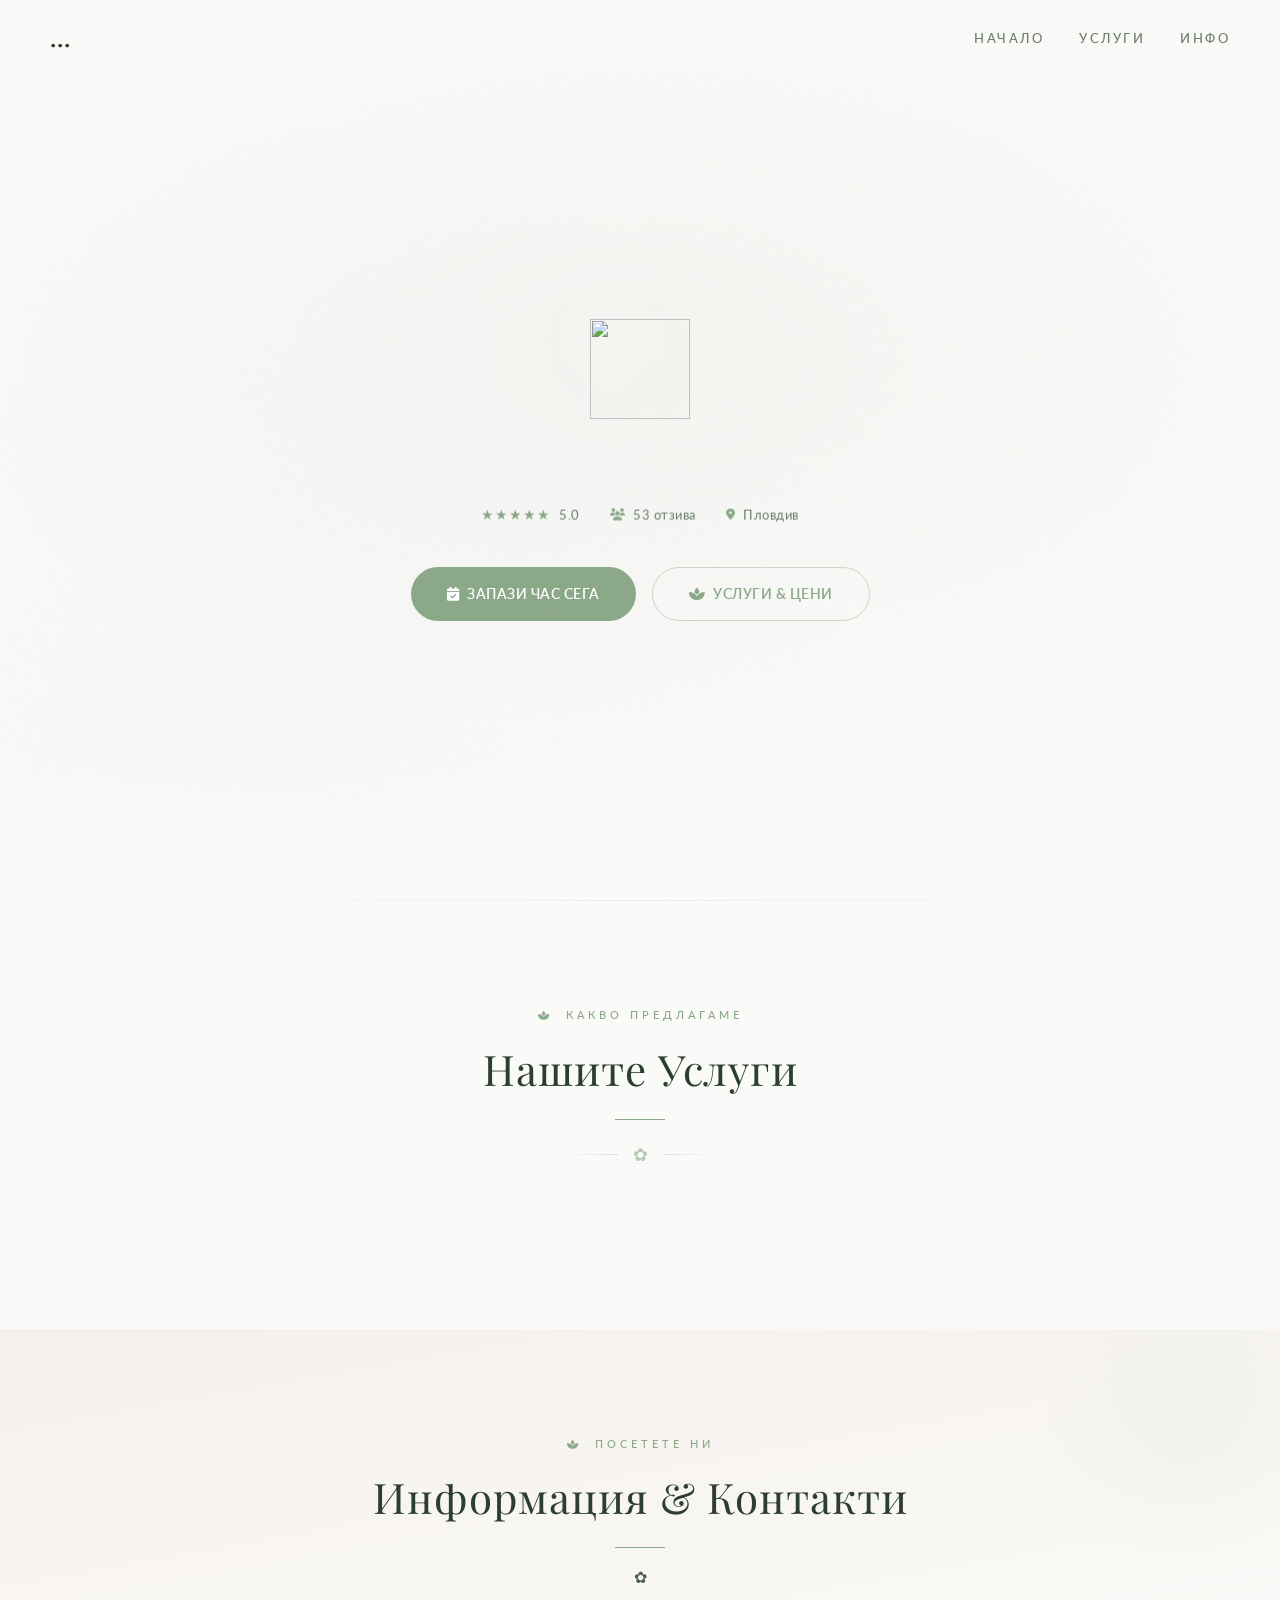
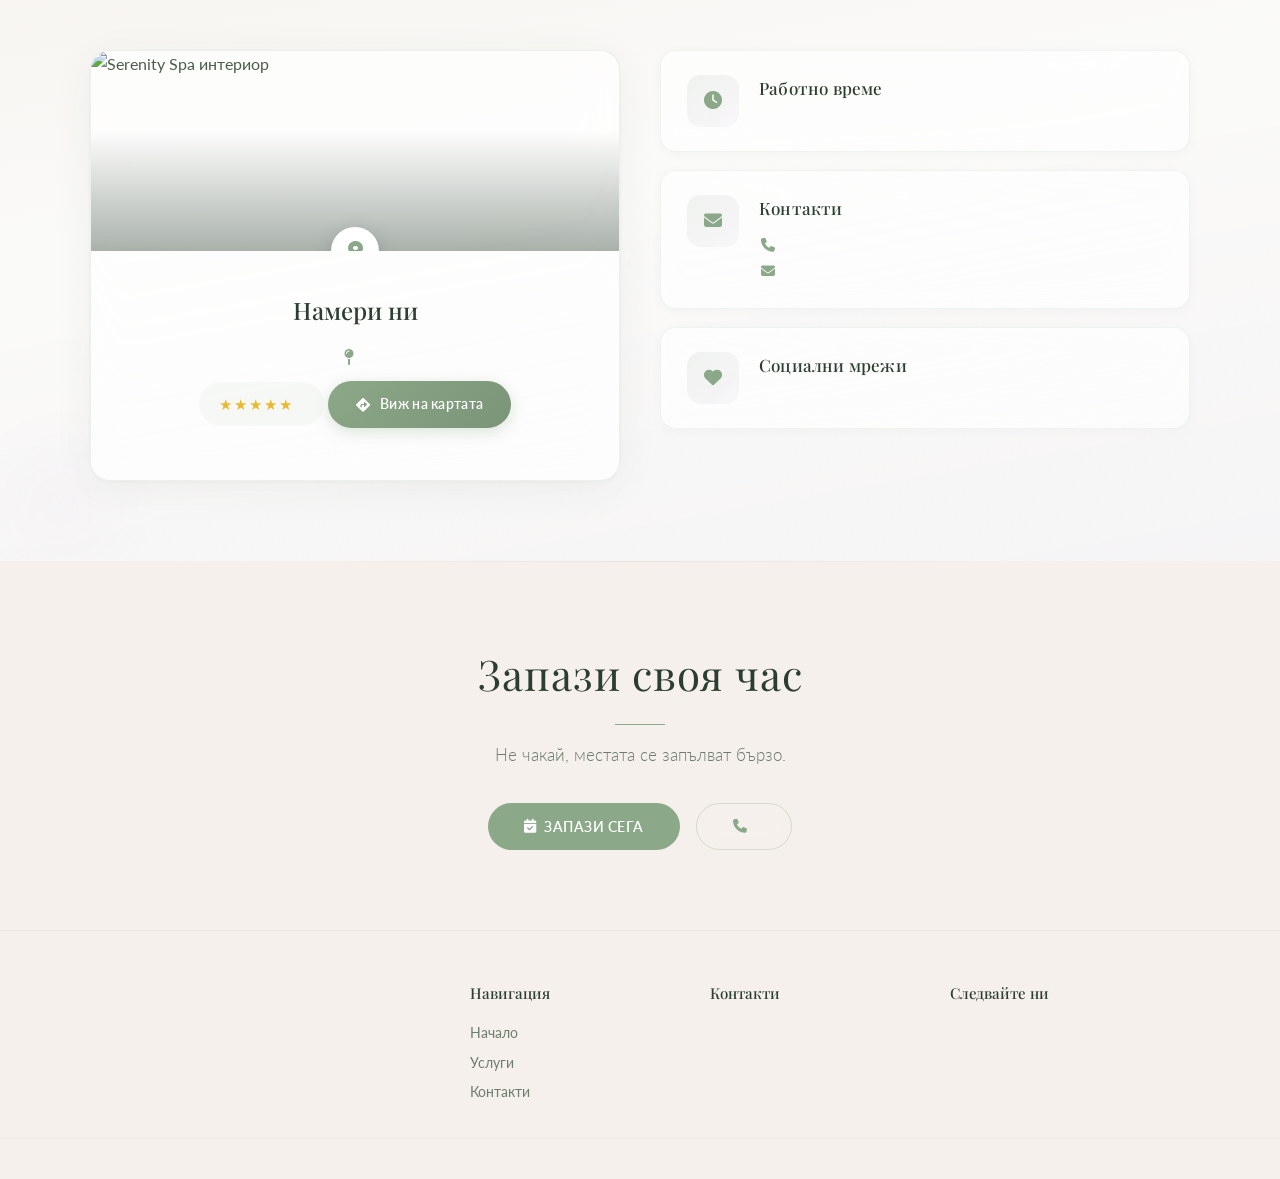
==== commit eb7c3a47: "fix: modal centering, date pills, favicon, footer upgrade and responsive - Fix modal centering by us" ====
--- a/public/index.html
+++ b/public/index.html
@@ -6,10 +6,10 @@
     <title id="pageTitle">Зареждане...</title>
 
     <!-- Favicon -->
-    <link rel="icon" type="image/svg+xml" href="data:image/svg+xml,<svg xmlns='http://www.w3.org/2000/svg' viewBox='0 0 100 100'><text y='.9em' font-size='90'>🧖‍♀️</text></svg>">
+    <link rel="icon" type="image/svg+xml" href="data:image/svg+xml,%3Csvg xmlns='http://www.w3.org/2000/svg' viewBox='0 0 100 100'%3E%3Ccircle cx='50' cy='50' r='48' fill='%238BA888'/%3E%3Cpath d='M50 20c-4 12-16 20-16 30 0 9 7 16 16 16s16-7 16-16c0-10-12-18-16-30z' fill='white' opacity='0.9'/%3E%3Cpath d='M50 28c-3 9-10 15-10 22 0 6 4 10 10 10s10-4 10-10c0-7-7-13-10-22z' fill='%238BA888' opacity='0.3'/%3E%3C/svg%3E">
 
     <!-- Performance: Preload hero image -->
-    <link rel="preload" as="image" href="https://images.unsplash.com/photo-1540555700478-4be289fbecef?w=1600&q=90">
+    <link rel="preload" as="image" href="https://images.unsplash.com/photo-1507652313519-d4e9174996dd?w=1400&q=80">
     <link rel="dns-prefetch" href="https://images.unsplash.com">
     <link rel="dns-prefetch" href="https://fonts.googleapis.com">
 
@@ -231,7 +231,7 @@
         <div class="info-container">
             <div class="info-location-card" data-aos="fade-right">
                 <div class="info-location-map">
-                    <img src="https://images.unsplash.com/photo-1600334129128-685c5582fd35?w=800&q=80&fit=crop" alt="Serenity Spa интериор" class="info-location-img">
+                    <img src="https://images.unsplash.com/photo-1544161515-4ab6ce6db874?w=800&q=80&fit=crop" alt="Serenity Spa интериор" class="info-location-img">
                     <div class="info-location-overlay">
                         <div class="info-location-badge">
                             <i class="fas fa-map-marker-alt"></i>
@@ -301,7 +301,31 @@
     </section>
 
     <footer>
-        <p id="footerText"></p>
+        <div class="footer-content">
+            <div class="footer-brand">
+                <div class="footer-logo" id="footerLogo"></div>
+                <p class="footer-tagline" id="footerTagline"></p>
+            </div>
+            <div class="footer-links">
+                <h5>Навигация</h5>
+                <a href="#home">Начало</a>
+                <a href="#services">Услуги</a>
+                <a href="#info">Контакти</a>
+            </div>
+            <div class="footer-contact">
+                <h5>Контакти</h5>
+                <p id="footerAddress"></p>
+                <a id="footerPhone" href="#"></a>
+                <a id="footerEmail" href="#"></a>
+            </div>
+            <div class="footer-social">
+                <h5>Следвайте ни</h5>
+                <div class="footer-social-links" id="footerSocial"></div>
+            </div>
+        </div>
+        <div class="footer-bottom">
+            <p id="footerText"></p>
+        </div>
     </footer>
 
     <style>
@@ -444,9 +468,9 @@
 
                 // Hero background
                 document.querySelector('.hero').style.background =
-                    'linear-gradient(rgba(250,250,248,0.7), rgba(245,240,235,0.8)), url(\'' + cfg.theme.heroImage + '\')';
+                    'linear-gradient(rgba(250,250,248,0.65), rgba(245,240,235,0.75)), url(\'' + cfg.theme.heroImage + '\')';
                 document.querySelector('.hero').style.backgroundSize = 'cover';
-                document.querySelector('.hero').style.backgroundPosition = 'center';
+                document.querySelector('.hero').style.backgroundPosition = 'center top';
 
                 // Services
                 const grid = document.getElementById('serviceGrid');
@@ -532,7 +556,33 @@
                 if (socials.github) socialEl.innerHTML += '<a href="' + socials.github + '" target="_blank" rel="noopener" class="social-btn github" title="GitHub"><i class="fab fa-github"></i></a>';
 
                 // Footer
-                document.getElementById('footerText').innerHTML = '&copy; ' + cfg.business.year + ' ' + cfg.business.name + '. Всички права запазени.';
+                document.getElementById('footerText').textContent = '\u00A9 ' + cfg.business.year + ' ' + cfg.business.name + '. Всички права запазени.';
+
+                // Footer details
+                document.getElementById('footerLogo').textContent = cfg.business.shortName;
+                document.getElementById('footerTagline').textContent = cfg.business.tagline;
+                document.getElementById('footerAddress').textContent = cfg.business.address.street + ', ' + cfg.business.address.city;
+                const fPhone = document.getElementById('footerPhone');
+                fPhone.href = 'tel:' + cfg.business.phone;
+                fPhone.textContent = cfg.business.phoneDisplay;
+                const fEmail = document.getElementById('footerEmail');
+                fEmail.href = 'mailto:' + cfg.business.email;
+                fEmail.textContent = cfg.business.email;
+                const fSocial = document.getElementById('footerSocial');
+                fSocial.textContent = '';
+                const addFooterSocial = (url, icon, title) => {
+                    const a = document.createElement('a');
+                    a.href = url;
+                    a.target = '_blank';
+                    a.rel = 'noopener';
+                    a.title = title;
+                    const i = document.createElement('i');
+                    i.className = icon;
+                    a.appendChild(i);
+                    fSocial.appendChild(a);
+                };
+                if (socials.instagram && socials.instagram !== '#') addFooterSocial(socials.instagram, 'fab fa-instagram', 'Instagram');
+                if (socials.facebook && socials.facebook !== '#') addFooterSocial(socials.facebook, 'fab fa-facebook-f', 'Facebook');
 
                 // Theme
                 document.documentElement.style.setProperty('--primary-color', cfg.theme.primaryColor);
@@ -642,11 +692,15 @@
 
         // ========== Mobile Menu ==========
         function toggleMobileMenu() {
-            document.getElementById('navLinks').classList.toggle('active');
+            const nav = document.querySelector('nav');
+            const btn = document.querySelector('.mobile-menu-btn');
+            nav.classList.toggle('open');
+            btn.classList.toggle('open');
         }
 
         function closeMobileMenu() {
-            document.getElementById('navLinks').classList.remove('active');
+            document.querySelector('nav').classList.remove('open');
+            document.querySelector('.mobile-menu-btn').classList.remove('open');
         }
 
         // ========== Booking Logic ==========
@@ -659,7 +713,7 @@
             currentService = name;
             currentPrice = price;
             document.getElementById("selectedService").innerText = name + " (" + price + " " + (SITE_CONFIG ? SITE_CONFIG.booking.currency : "€") + ")";
-            modal.style.display = "block";
+            modal.classList.add("active");
             document.getElementById("datePicker").value = new Date().toISOString().split('T')[0];
             generateDates();
             updateProgress(1);
@@ -678,7 +732,7 @@
                 const dayName = i === 0 ? "Днес" : i === 1 ? "Утре" : days[d.getDay()];
 
                 const card = document.createElement("div");
-                card.className = "date-card";
+                card.className = "date-btn";
                 if(i===0) card.classList.add("active");
                 card.onclick = () => selectDate(card, isoDate);
                 card.innerHTML = '<span class="day-name">' + dayName + '</span>' +
@@ -694,7 +748,7 @@
         }
 
         function selectDate(el, date) {
-            document.querySelectorAll(".date-card").forEach(c => c.classList.remove("active"));
+            document.querySelectorAll(".date-btn").forEach(c => c.classList.remove("active"));
             el.classList.add("active");
             document.getElementById("datePicker").value = date;
             loadSlots();
@@ -702,7 +756,7 @@
         }
 
         function closeModal() {
-            modal.style.display = "none";
+            modal.classList.remove("active");
             document.getElementById("clientDetails").style.display = "none";
             document.getElementById("clientName").value = "";
             document.getElementById("clientPhone").value = "";
--- a/public/style.css
+++ b/public/style.css
@@ -121,9 +121,23 @@
 .mobile-menu-btn {
     display: none;
     font-size: 24px;
-    color: var(--cream);
+    color: var(--text-heading);
     cursor: pointer;
     z-index: 1001;
+    transition: transform 0.3s;
+}
+
+.mobile-menu-btn.open {
+    transform: rotate(90deg);
+}
+
+/* Mobile menu overlay */
+nav.open::before {
+    content: '';
+    position: fixed;
+    inset: 0;
+    background: rgba(44, 62, 47, 0.3);
+    z-index: -1;
 }
 
 /* ========== HERO ========== */
@@ -595,6 +609,7 @@
     width: 100%;
     height: 100%;
     object-fit: cover;
+    object-position: center 30%;
     transition: transform 0.6s ease;
 }
 
@@ -677,15 +692,13 @@
 }
 
 .info-location-rating {
-    display: flex;
+    display: inline-flex;
     align-items: center;
     gap: 10px;
-    justify-content: center;
     margin-bottom: 24px;
     padding: 10px 20px;
     background: rgba(139, 168, 136, 0.06);
     border-radius: 30px;
-    display: inline-flex;
 }
 
 .info-rating-stars {
@@ -905,15 +918,101 @@
 
 /* ========== FOOTER ========== */
 footer {
-    padding: 30px 20px;
+    background: var(--bg-elevated);
+    border-top: 1px solid rgba(139, 168, 136, 0.1);
+}
+
+.footer-content {
+    max-width: 1100px;
+    margin: 0 auto;
+    padding: 50px 40px 30px;
+    display: grid;
+    grid-template-columns: 1.5fr 1fr 1fr 1fr;
+    gap: 40px;
+}
+
+.footer-brand {}
+
+.footer-logo {
+    font-family: var(--font-display);
+    font-size: 20px;
+    font-weight: 600;
+    color: var(--text-heading);
+    letter-spacing: 2px;
+    margin-bottom: 10px;
+}
+
+.footer-tagline {
+    color: var(--text-dim);
+    font-size: 13px;
+    line-height: 1.6;
+}
+
+.footer-links h5,
+.footer-contact h5,
+.footer-social h5 {
+    font-family: var(--font-display);
+    font-size: 15px;
+    font-weight: 500;
+    color: var(--text-heading);
+    margin-bottom: 14px;
+}
+
+.footer-links a {
+    display: block;
+    color: var(--text-dim);
+    font-size: 13.5px;
+    padding: 4px 0;
+    transition: color 0.3s;
+}
+
+.footer-links a:hover { color: var(--gold); }
+
+.footer-contact p,
+.footer-contact a {
+    display: block;
+    color: var(--text-dim);
+    font-size: 13.5px;
+    padding: 4px 0;
+    transition: color 0.3s;
+}
+
+.footer-contact a:hover { color: var(--gold); }
+
+.footer-social-links {
+    display: flex;
+    gap: 10px;
+}
+
+.footer-social-links a {
+    width: 36px;
+    height: 36px;
+    border-radius: 10px;
+    background: rgba(139, 168, 136, 0.06);
+    border: 1px solid rgba(139, 168, 136, 0.12);
+    display: flex;
+    align-items: center;
+    justify-content: center;
+    color: var(--text-dim);
+    font-size: 15px;
+    transition: all 0.3s;
+}
+
+.footer-social-links a:hover {
+    background: var(--gold);
+    color: white;
+    border-color: transparent;
+}
+
+.footer-bottom {
+    border-top: 1px solid rgba(139, 168, 136, 0.08);
+    padding: 20px;
     text-align: center;
-    background: var(--bg-deep);
-    border-top: 1px solid rgba(139, 168, 136, 0.1);
-}
-
-footer p {
-    color: var(--text-dim);
-    font-size: 13px;
+}
+
+.footer-bottom p {
+    color: var(--text-dim);
+    font-size: 12.5px;
     letter-spacing: 0.5px;
 }
 
@@ -1348,12 +1447,13 @@
         right: -100%;
         width: 280px;
         height: 100vh;
-        background: var(--bg-card);
-        border-left: 1px solid rgba(139, 168, 136, 0.12);
+        background: #FFFFFF;
+        border-left: 1px solid rgba(139, 168, 136, 0.1);
+        box-shadow: -8px 0 40px rgba(44, 62, 47, 0.12);
         display: flex;
         align-items: center;
         justify-content: center;
-        transition: right 0.35s ease;
+        transition: right 0.35s cubic-bezier(0.23, 1, 0.32, 1);
         z-index: 1000;
     }
 
@@ -1362,13 +1462,16 @@
     nav ul {
         flex-direction: column;
         text-align: center;
-        gap: 25px;
+        gap: 30px;
     }
 
     nav ul li a {
-        font-size: 16px;
+        font-size: 17px;
         letter-spacing: 3px;
+        color: var(--text-heading);
     }
+
+    nav ul li a::after { display: none; }
 
     .hero {
         min-height: 90vh;
@@ -1415,11 +1518,18 @@
     }
 
     .info-location-map { height: 160px; }
-    .info-location-body { padding: 32px 24px 24px; }
+    .info-location-card { border-radius: 16px; }
+    .info-location-map { height: 180px; }
+    .info-location-body { padding: 32px 20px 24px; }
     .info-location-body h3 { font-size: 22px; }
-
-    .info-card { padding: 20px 22px; }
+    .info-location-badge { width: 40px; height: 40px; bottom: -20px; }
+    .info-location-badge i { font-size: 16px; }
+
+    .info-card { padding: 20px 18px; }
     .info-card:hover { transform: translateX(0); }
+    .info-card-icon { width: 46px; height: 46px; }
+
+    .hours-row { padding: 5px 6px; }
 
     .contact { padding: 60px 20px; }
 
@@ -1432,6 +1542,14 @@
     .slots-grid { grid-template-columns: repeat(3, 1fr); }
 
     .featured-badge { font-size: 0.65rem; padding: 4px 10px; }
+
+    .footer-content {
+        grid-template-columns: 1fr 1fr;
+        gap: 30px;
+        padding: 40px 24px 24px;
+    }
+
+    .footer-brand { grid-column: 1 / -1; }
 }
 
 /* ========== SMALL MOBILE ========== */
@@ -1440,6 +1558,12 @@
     .hero-logo { width: 70px; height: 70px; }
     .slots-grid { grid-template-columns: repeat(3, 1fr); }
     .section-title { font-size: 24px; }
+
+    .footer-content {
+        grid-template-columns: 1fr;
+        gap: 24px;
+        padding: 32px 20px 20px;
+    }
 }
 
 /* ========== GPU ACCELERATION ========== */
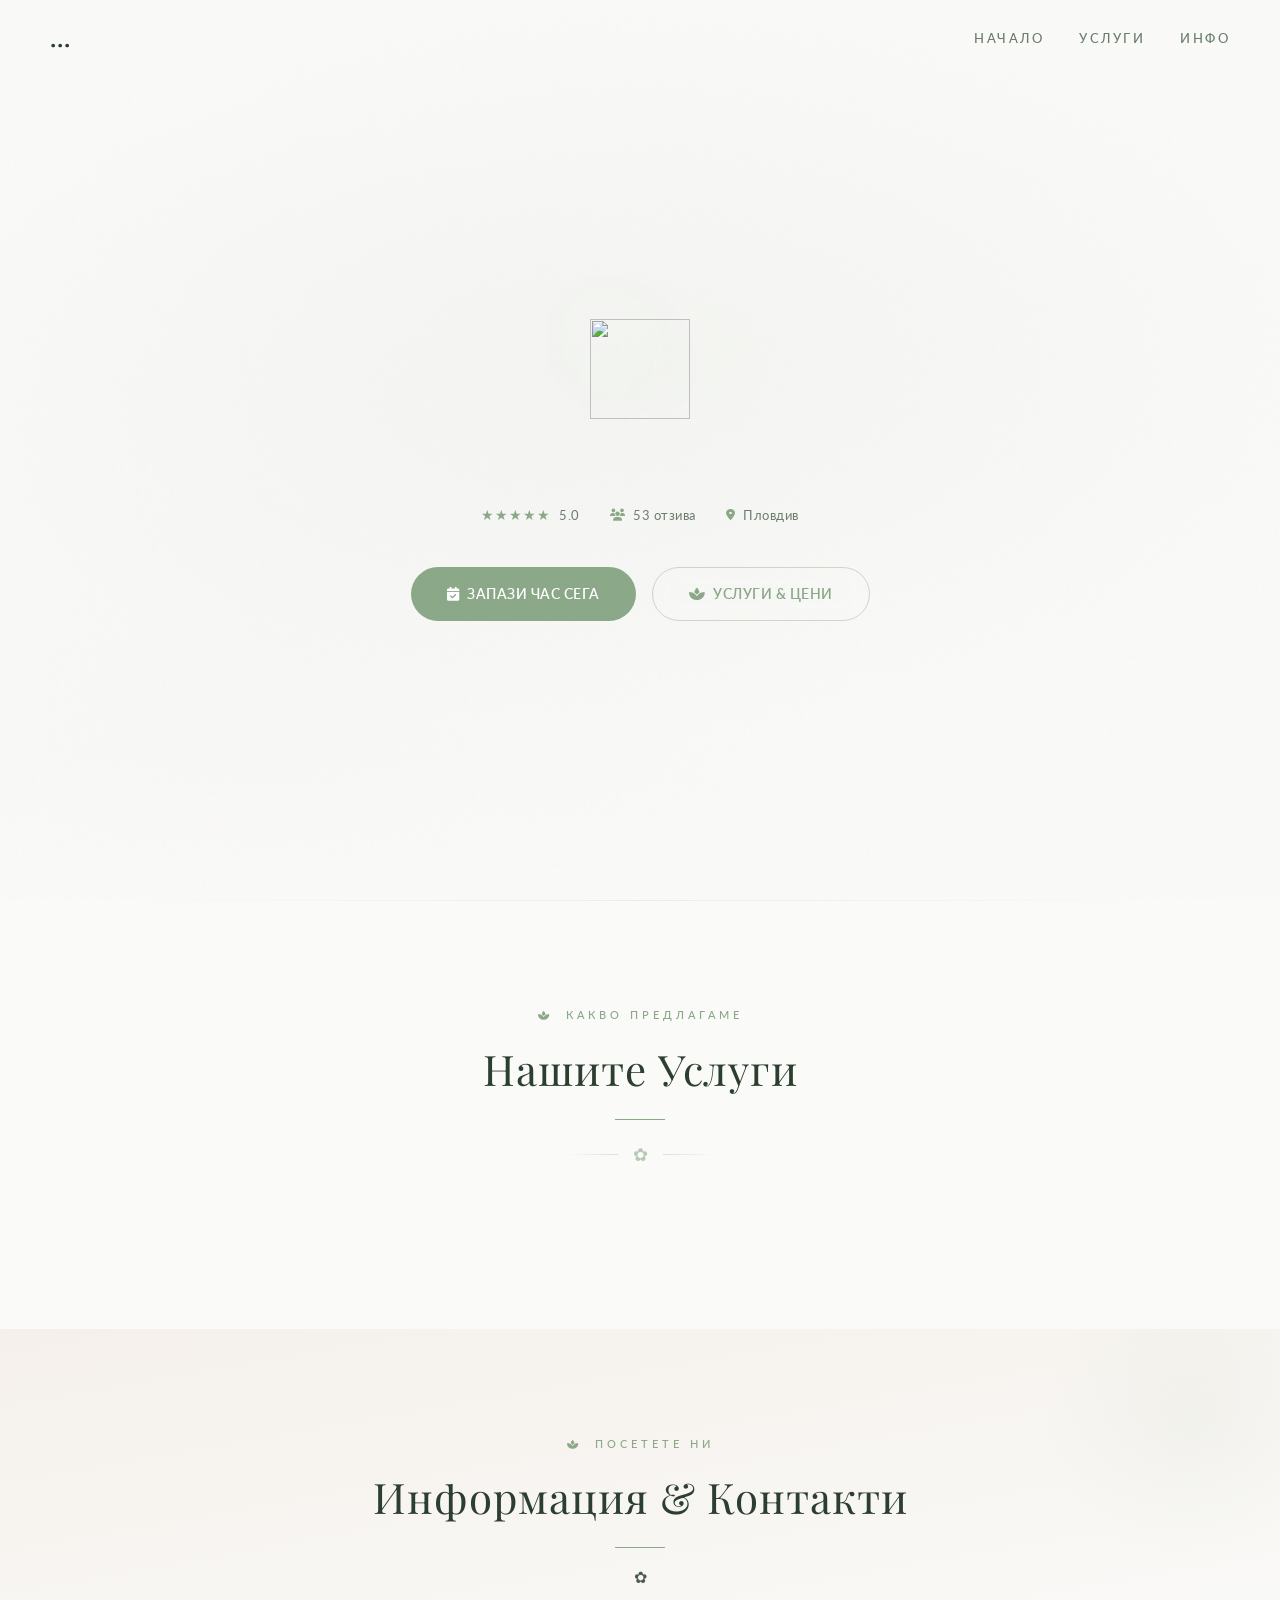
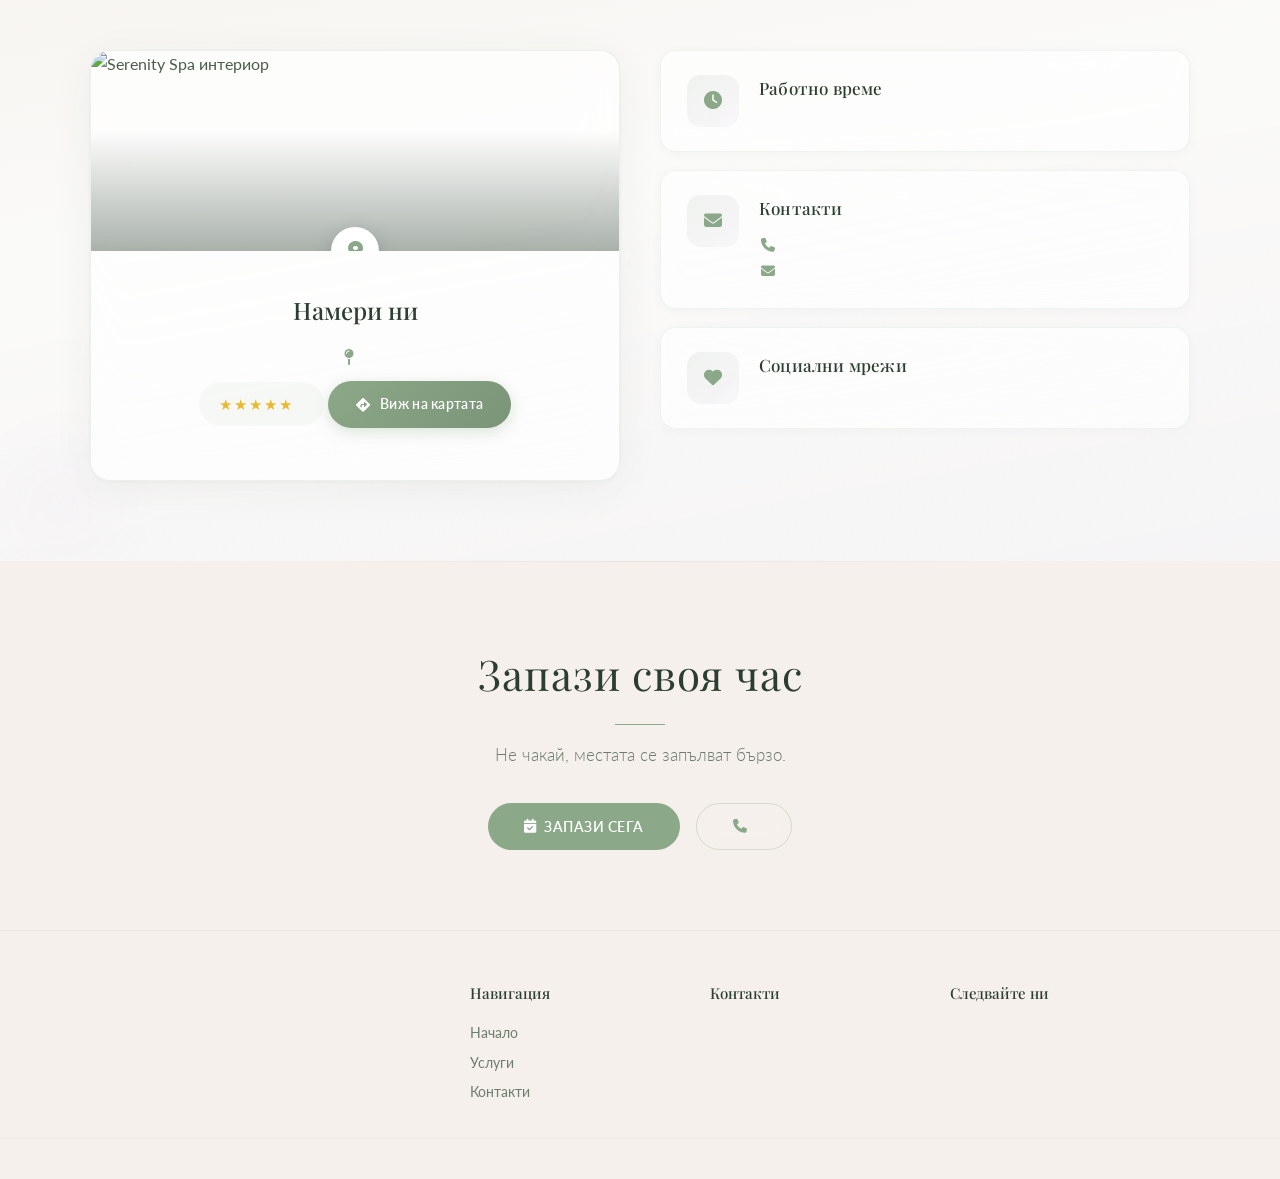
==== commit bf37d03b: "feat: add OG image for social media link previews - Create 1200x630 branded OG image with spa theme," ====
--- a/public/index.html
+++ b/public/index.html
@@ -444,7 +444,7 @@
                 document.getElementById('metaAuthor').content = cfg.business.name;
                 document.getElementById('ogTitle').content = cfg.seo.title;
                 document.getElementById('ogDescription').content = cfg.business.description;
-                document.getElementById('ogImage').content = '/' + cfg.theme.logo;
+                document.getElementById('ogImage').content = cfg.seo.ogUrl + '/og-image.png';
                 document.getElementById('ogUrl').content = cfg.seo.ogUrl;
                 document.getElementById('ogSiteName').content = cfg.business.name;
                 document.getElementById('twTitle').content = cfg.seo.title;
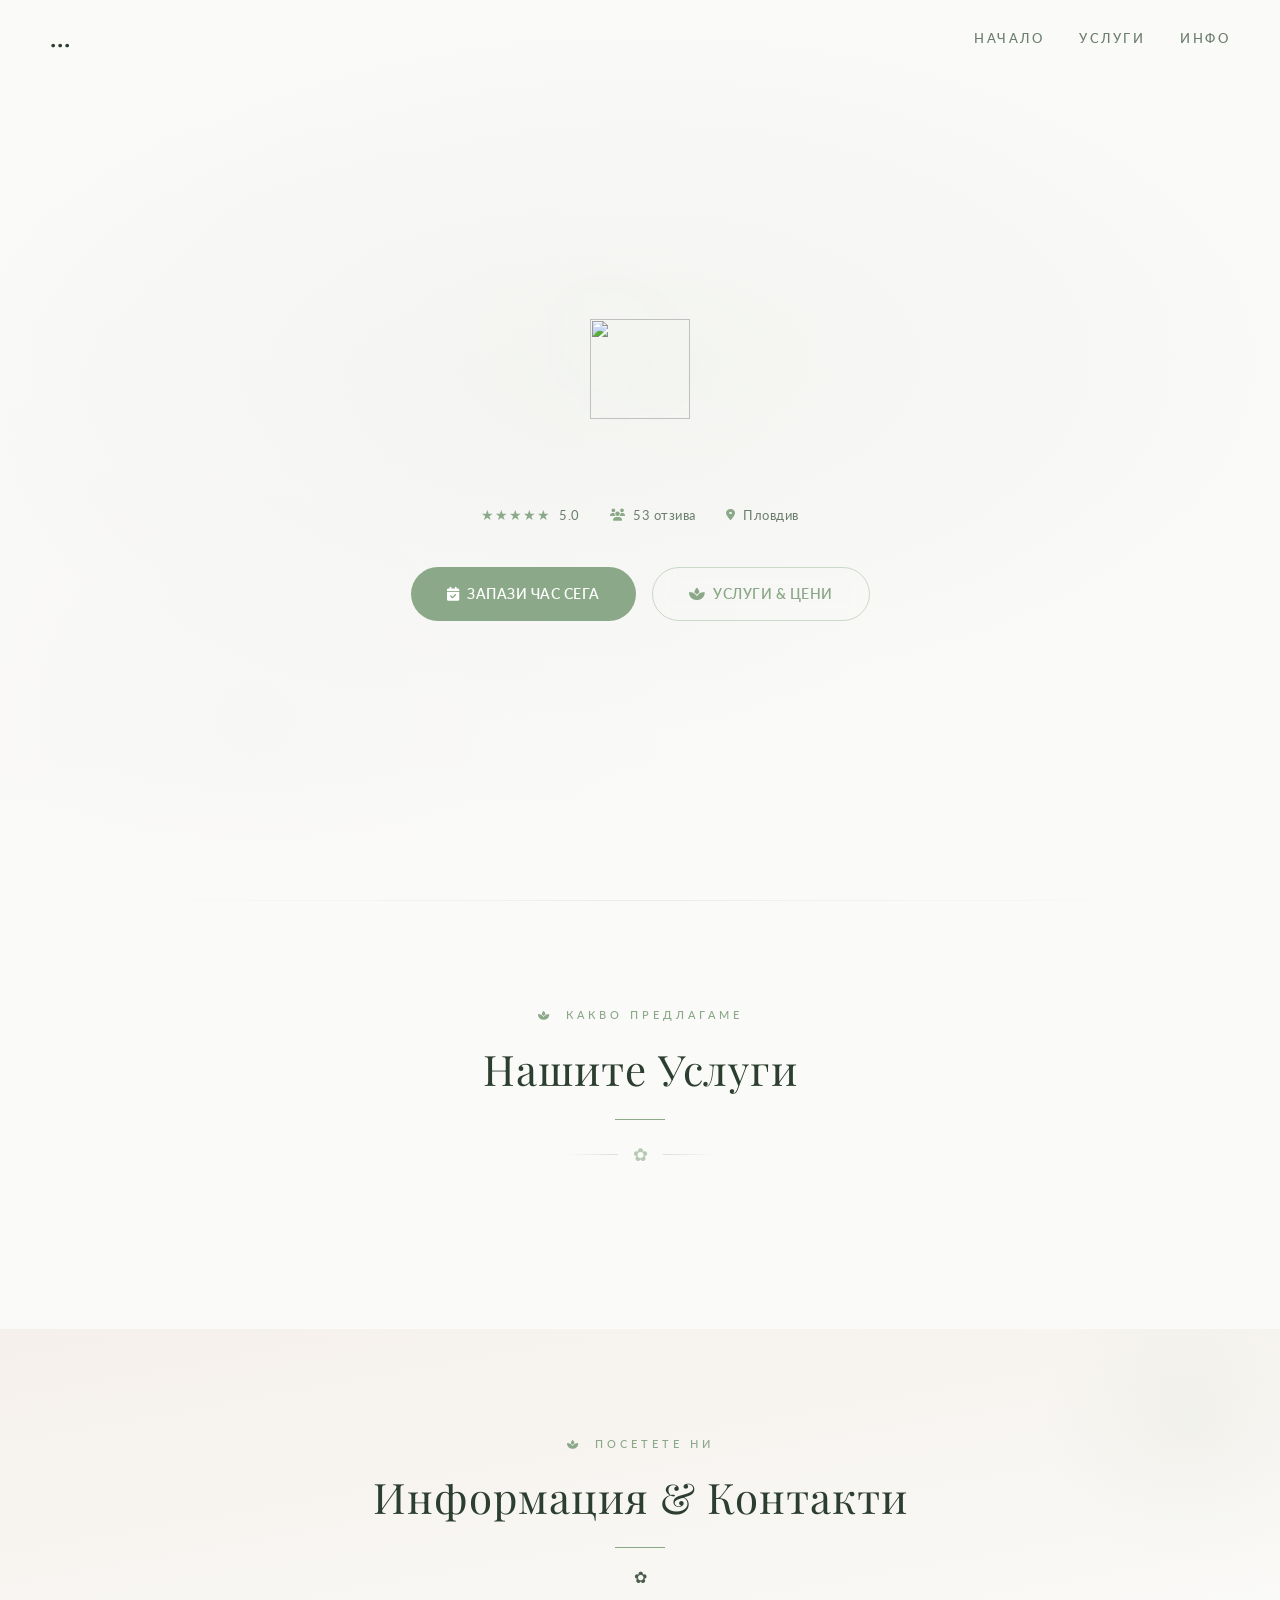
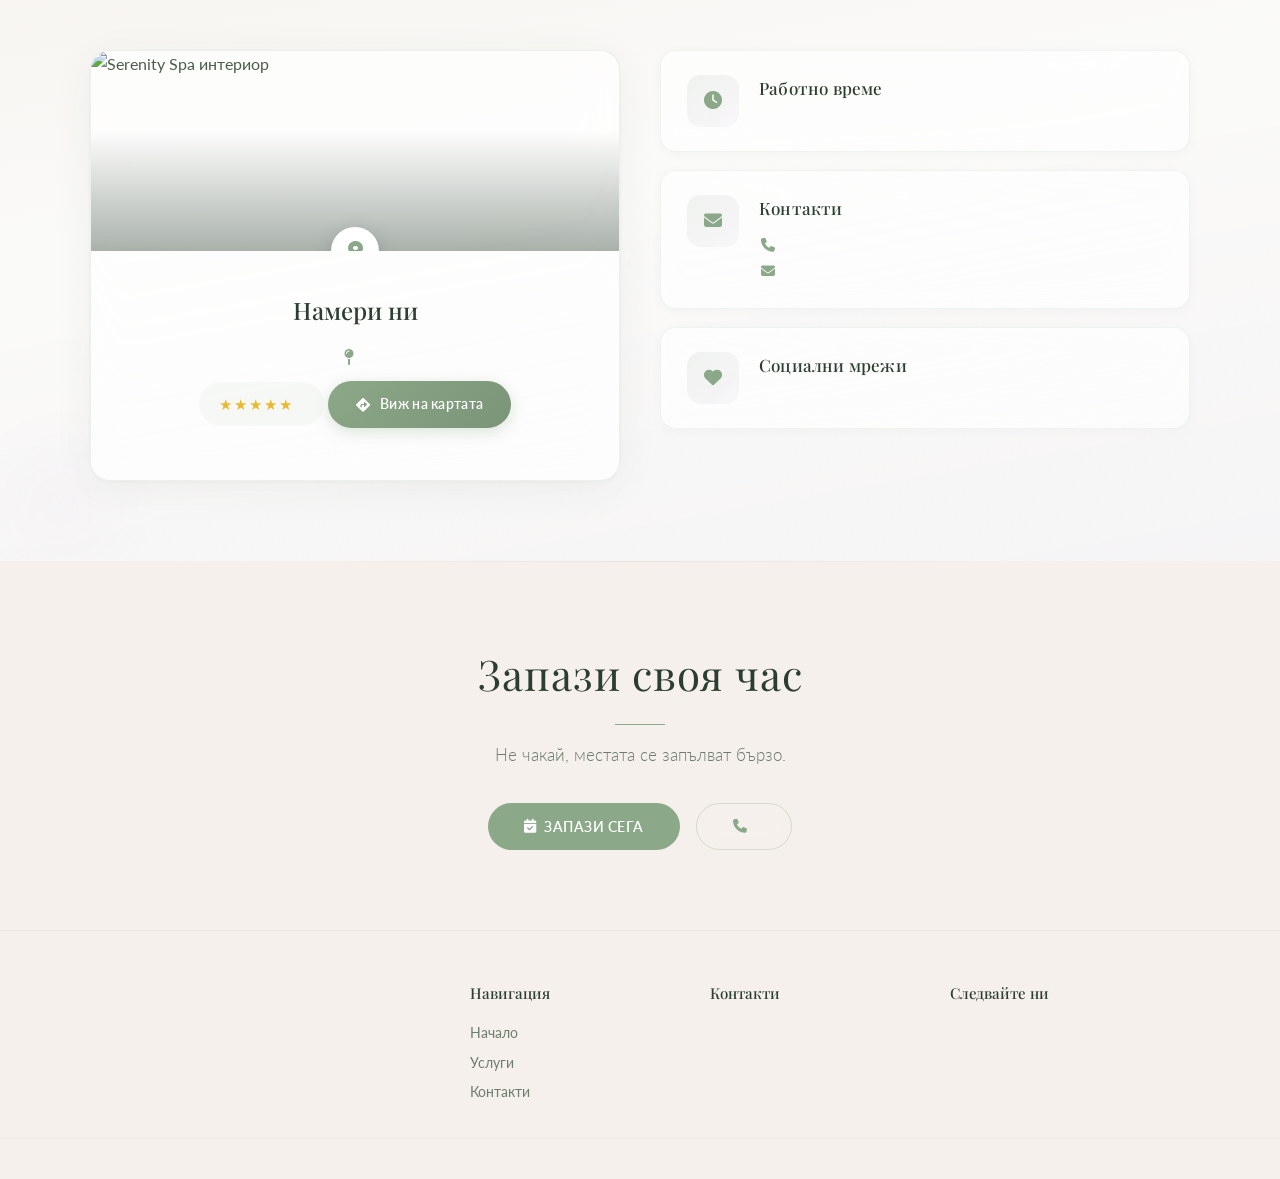
==== commit 8a87a909: "fix: booking system date/slot styling and performance optimization - Fix date pill class mismatch (d" ====
--- a/public/index.html
+++ b/public/index.html
@@ -42,7 +42,7 @@
     <noscript><link rel="stylesheet" href="https://fonts.googleapis.com/css2?family=Playfair+Display:wght@400;500;600;700&family=Lato:wght@300;400;700&display=swap"></noscript>
 
     <!-- Critical CSS (cache-bust) -->
-    <link rel="stylesheet" href="style.css?v=20260221d">
+    <link rel="stylesheet" href="style.css?v=20260222a">
     <link rel="stylesheet" href="animations.css">
 
     <!-- DNS prefetch for external resources -->
@@ -386,23 +386,13 @@
         #submitBtn:disabled { opacity: 0.6; cursor: not-allowed; }
     </style>
 
-    <script src="https://unpkg.com/aos@2.3.1/dist/aos.js" defer></script>
+    <script src="https://unpkg.com/aos@2.3.1/dist/aos.js" defer onload="AOS.init({duration:600,once:true,offset:60})"></script>
     <script>
         document.addEventListener('DOMContentLoaded', () => {
-            if (typeof AOS !== 'undefined') {
-                AOS.init({ duration: 700, once: true, offset: 80 });
-            } else {
-                const waitAOS = setInterval(() => {
-                    if (typeof AOS !== 'undefined') {
-                        clearInterval(waitAOS);
-                        AOS.init({ duration: 700, once: true, offset: 80 });
-                    }
-                }, 50);
-                setTimeout(() => clearInterval(waitAOS), 5000);
-            }
+            if (typeof AOS !== 'undefined') AOS.init({ duration: 600, once: true, offset: 60 });
         });
 
-        // Header scroll effect
+        // Header scroll effect (passive for perf)
         let lastScroll = 0;
         window.addEventListener('scroll', () => {
             const header = document.querySelector('header');
@@ -412,7 +402,7 @@
                 header.classList.remove('scrolled');
             }
             lastScroll = window.scrollY;
-        });
+        }, { passive: true });
 
         let SERVICE_PRICES = {};
         let SITE_CONFIG = null;
@@ -736,8 +726,8 @@
                 if(i===0) card.classList.add("active");
                 card.onclick = () => selectDate(card, isoDate);
                 card.innerHTML = '<span class="day-name">' + dayName + '</span>' +
-                    '<span class="day-number">' + d.getDate() + '</span>' +
-                    '<span class="month-name">' + months[d.getMonth()] + '</span>';
+                    '<span class="day-num">' + d.getDate() + '</span>' +
+                    '<span class="month">' + months[d.getMonth()] + '</span>';
                 scroller.appendChild(card);
 
                 if(i===0) {
@@ -977,27 +967,19 @@
             if (event.target == modal) closeModal();
         }
 
-        // Scroll spy
-        const sections = document.querySelectorAll('section[id]');
+        // Scroll spy using IntersectionObserver (no scroll event)
         const navLinksAll = document.querySelectorAll('nav a');
-
-        function highlightNav() {
-            const scrollY = window.scrollY;
-            sections.forEach(section => {
-                const top = section.offsetTop - 100;
-                const height = section.offsetHeight;
-                const id = section.getAttribute('id');
-                if (scrollY >= top && scrollY < top + height) {
+        const navObserver = new IntersectionObserver((entries) => {
+            entries.forEach(entry => {
+                if (entry.isIntersecting) {
+                    const id = entry.target.getAttribute('id');
                     navLinksAll.forEach(link => {
-                        link.classList.remove('active');
-                        if (link.getAttribute('href') === '#' + id) link.classList.add('active');
+                        link.classList.toggle('active', link.getAttribute('href') === '#' + id);
                     });
                 }
             });
-        }
-
-        window.addEventListener('scroll', highlightNav);
-        highlightNav();
+        }, { rootMargin: '-20% 0px -70% 0px' });
+        document.querySelectorAll('section[id]').forEach(s => navObserver.observe(s));
     </script>
     <script src="scroll-animations.js"></script>
 </body>
--- a/public/style.css
+++ b/public/style.css
@@ -1224,7 +1224,7 @@
     margin-bottom: 20px;
 }
 
-.slot-btn {
+.time-slot {
     padding: 10px;
     border: 1px solid rgba(139, 168, 136, 0.15);
     background: var(--bg-elevated);
@@ -1238,21 +1238,26 @@
     font-family: var(--font-body);
 }
 
-.slot-btn:hover {
+.time-slot:hover {
     border-color: rgba(139, 168, 136, 0.25);
     background: rgba(139, 168, 136, 0.05);
 }
 
-.slot-btn.active {
+.time-slot.selected {
     background: var(--gold);
     color: #FFFFFF;
     border-color: var(--gold);
 }
 
-.slot-btn.taken {
+.time-slot.taken {
     opacity: 0.3;
     cursor: not-allowed;
     text-decoration: line-through;
+}
+
+.time-slot.taken:hover {
+    background: var(--bg-elevated);
+    border-color: rgba(139, 168, 136, 0.15);
 }
 
 .placeholder-text {
--- a/public/animations.css
+++ b/public/animations.css
@@ -12,16 +12,7 @@
     100% { background-position: 200% center; }
 }
 
-/* Parallax grain texture overlay */
-body::after {
-    content: '';
-    position: fixed;
-    inset: 0;
-    pointer-events: none;
-    z-index: 9999;
-    opacity: 0.02;
-    background-image: url("data:image/svg+xml,%3Csvg viewBox='0 0 256 256' xmlns='http://www.w3.org/2000/svg'%3E%3Cfilter id='n'%3E%3CfeTurbulence type='fractalNoise' baseFrequency='0.9' numOctaves='4' stitchTiles='stitch'/%3E%3C/filter%3E%3Crect width='100%25' height='100%25' filter='url(%23n)'/%3E%3C/svg%3E");
-}
+/* Grain overlay removed — invisible at 0.02 opacity, wastes GPU */
 
 /* Smooth reveal for cards */
 [data-aos="fade-up"] {
